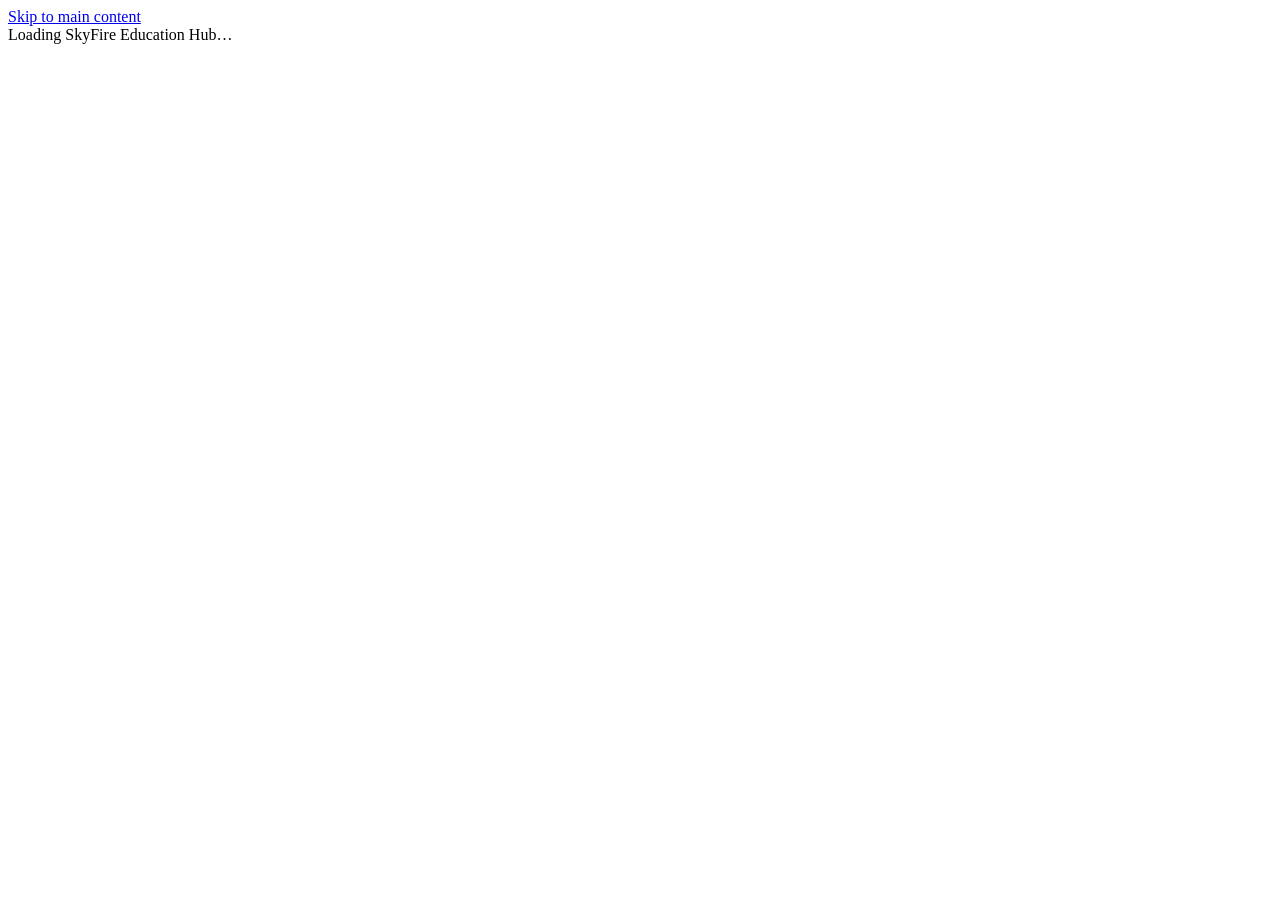
==== index.html @ bdd0aa25 "feat(education): add v0.1 prototype index.html" ====
<!doctype html>
<html lang="en">
<head>
  <meta charset="utf-8" />
  <meta name="viewport" content="width=device-width, initial-scale=1" />
  <meta name="theme-color" content="#f8fbfe" />
  <meta name="description" content="SkyFire Education Hub — fictional-data functional LMS prototype." />
  <title>SkyFire Education Hub | Functional Prototype</title>
  <link rel="icon" type="image/svg+xml" href="assets/skyfire-mark.svg" />
  <link rel="stylesheet" href="src/styles.css" />
  <script type="module" src="src/app.js"></script>
</head>
<body>
  <a href="#content" class="skip-link">Skip to main content</a>
  <div id="app" class="app-shell">
    <div class="loading-message">Loading SkyFire Education Hub…</div>
  </div>
</body>
</html>
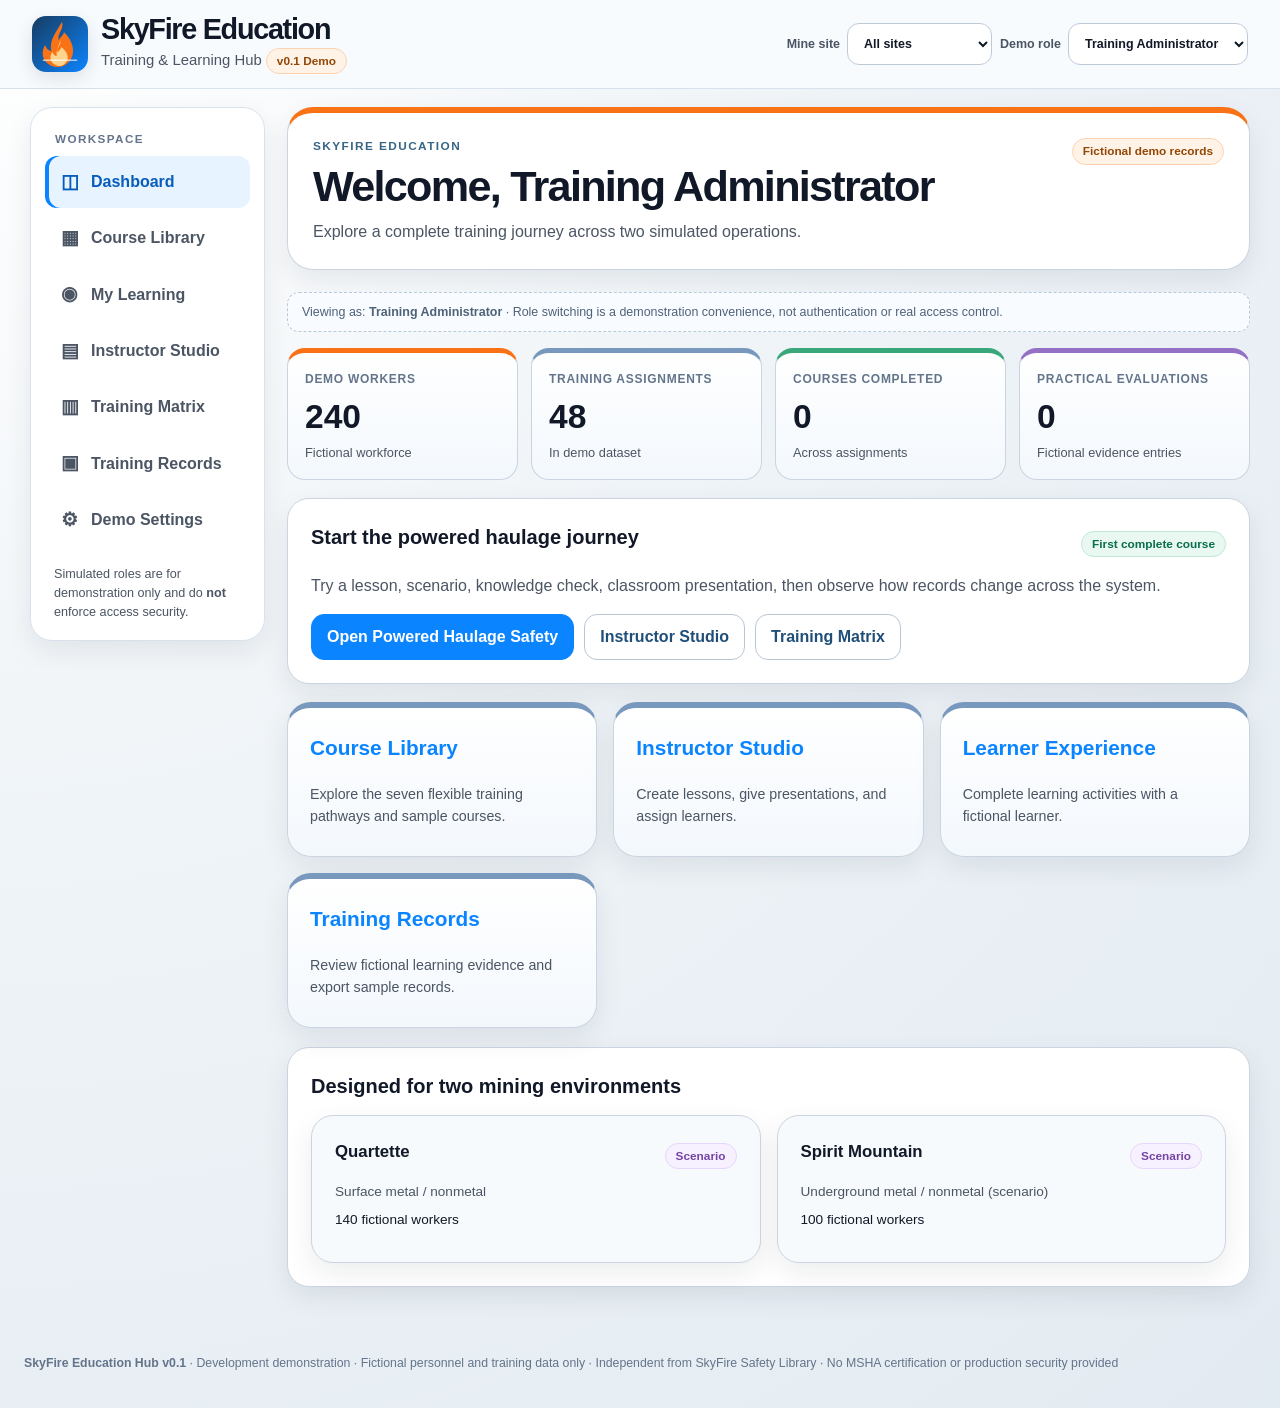
==== commit abfeef23: "deploy(education): stage standalone fictional-data mobile demo for Pages" ====
--- a/index.html
+++ b/index.html
@@ -1,19 +1,260 @@
-<!doctype html>
-<html lang="en">
-<head>
-  <meta charset="utf-8" />
-  <meta name="viewport" content="width=device-width, initial-scale=1" />
-  <meta name="theme-color" content="#f8fbfe" />
-  <meta name="description" content="SkyFire Education Hub — fictional-data functional LMS prototype." />
-  <title>SkyFire Education Hub | Functional Prototype</title>
-  <link rel="icon" type="image/svg+xml" href="assets/skyfire-mark.svg" />
-  <link rel="stylesheet" href="src/styles.css" />
-  <script type="module" src="src/app.js"></script>
-</head>
-<body>
-  <a href="#content" class="skip-link">Skip to main content</a>
-  <div id="app" class="app-shell">
-    <div class="loading-message">Loading SkyFire Education Hub…</div>
-  </div>
-</body>
-</html>
+<!doctype html><html lang="en"><head><meta charset="utf-8"/><meta name="viewport" content="width=device-width,initial-scale=1"/>
+<title>SkyFire Education Hub v0.1 — Standalone Demo</title><meta name="theme-color" content="#f8fbfe"/><meta name="robots" content="noindex,nofollow,noarchive"/>
+<style>:root{--bg:#eef3f7;--card:#fff;--card-soft:#f7fafc;--text:#111827;--muted:#4b5563;--subtle:#64748b;--line:#cbd5e1;--line-soft:#d8e2ec;--accent:#0b84ff;--accent-dark:#1f4e79;--orange:#f97316;--shadow:0 10px 28px rgba(15,23,42,.08);--ok:#047857;--danger:#b91c1c}
+*{box-sizing:border-box} html{min-height:100%;scroll-behavior:smooth} body{margin:0;min-height:100vh;font-family:-apple-system,BlinkMacSystemFont,"Segoe UI",Roboto,Arial,sans-serif;background:radial-gradient(circle at top left,rgba(255,255,255,.95),rgba(238,243,247,.92) 42%,rgba(226,234,241,.98));color:var(--text);line-height:1.5} button,input,select,textarea{font:inherit} button{cursor:pointer} a{color:#075dbc} a:hover{text-decoration:underline} :focus-visible{outline:3px solid #70b7ff;outline-offset:2px} [hidden],.hidden{display:none!important}.skip-link{position:absolute;top:-50px;left:8px;background:#fff;padding:12px;z-index:500}.skip-link:focus{top:8px}
+.app-header{position:sticky;top:0;z-index:60;padding:14px clamp(15px,3vw,32px);background:rgba(248,251,254,.96);border-bottom:1px solid var(--line-soft);backdrop-filter:blur(10px)}.header-inner{max-width:1450px;margin:auto;display:flex;justify-content:space-between;align-items:center;gap:16px;flex-wrap:wrap}.brand-row{display:flex;align-items:center;gap:13px}.brand-logo{width:56px;height:56px;object-fit:cover;border-radius:14px;box-shadow:0 6px 18px rgba(15,23,42,.12)}.brand-title{font-size:clamp(1.3rem,3.3vw,1.8rem);font-weight:800;letter-spacing:-.045em;line-height:1.08;margin:0}.brand-subtitle{color:var(--muted);margin:3px 0 0;font-size:.93rem}.header-controls{display:flex;gap:8px;align-items:center;flex-wrap:wrap}.field-inline{display:flex;align-items:center;gap:7px;color:var(--muted);font-size:.78rem;font-weight:750}.field-inline select{min-width:145px}.select,.input,.textarea,select,input,textarea{max-width:100%;min-height:42px;padding:9px 12px;background:white;border:1px solid #bccada;border-radius:12px;color:var(--text)}.textarea,textarea{min-height:96px;resize:vertical}.input:focus,.select:focus,.textarea:focus{border-color:var(--accent)}.shell{max-width:1450px;margin:0 auto;padding:18px clamp(13px,3vw,30px) 45px;display:grid;grid-template-columns:235px minmax(0,1fr);gap:22px;align-items:start}.sidebar{position:sticky;top:105px;background:#fff;border:1px solid var(--line-soft);border-radius:22px;padding:14px;box-shadow:var(--shadow)}.sidebar-heading{font-size:.73rem;font-weight:800;letter-spacing:.12em;text-transform:uppercase;color:var(--subtle);margin:8px 10px}.nav-list{display:flex;flex-direction:column;gap:4px}.nav-link{width:100%;border:0;border-radius:12px;background:transparent;padding:12px 13px;color:var(--muted);font-weight:700;text-align:left;display:flex;align-items:center;gap:10px}.nav-link:hover{background:#edf6ff}.nav-link.active{background:#e7f3ff;color:#075dbc;box-shadow:inset 4px 0 #0b84ff}.nav-icon{width:23px;display:inline-flex;justify-content:center;font-size:1.18rem}.sidebar-note{font-size:.79rem;color:var(--muted);margin:19px 9px 4px}.content{min-width:0}.eyebrow{font-size:.74rem;color:#376685;letter-spacing:.12em;text-transform:uppercase;font-weight:800;margin:0 0 7px}.page-title{font-size:clamp(1.8rem,3.5vw,2.7rem);line-height:1.1;letter-spacing:-.04em;margin:0 0 9px}.page-subtitle{font-size:1rem;color:var(--muted);margin:0}.intro-card{background:#fff;border:1px solid var(--line);border-top:6px solid var(--orange);border-radius:26px;padding:25px;box-shadow:var(--shadow);margin-bottom:22px}.intro-top{display:flex;align-items:flex-start;justify-content:space-between;gap:12px;flex-wrap:wrap}.section{background:var(--card);border:1px solid var(--line);border-radius:22px;padding:23px;box-shadow:var(--shadow);margin-bottom:18px}.section.soft{background:var(--card-soft)}.section h2{font-size:1.25rem;margin:0 0 14px}.section h3{font-size:1.05rem;margin:0 0 10px}.section p{margin:8px 0}.grid{display:grid;grid-template-columns:repeat(auto-fit,minmax(240px,1fr));gap:16px}.metric-grid{display:grid;grid-template-columns:repeat(4,minmax(0,1fr));gap:13px;margin-bottom:18px}.metric{background:linear-gradient(180deg,#fff,#f3f8fd);border:1px solid var(--line);border-top:5px solid #7898bd;border-radius:18px;padding:17px;min-width:0}.metric.orange{border-top-color:var(--orange)}.metric.green{border-top-color:#3aa77b}.metric.purple{border-top-color:#9471c5}.metric-label{font-size:.75rem;text-transform:uppercase;letter-spacing:.06em;color:var(--subtle);font-weight:800}.metric-value{font-size:clamp(1.5rem,3vw,2.1rem);font-weight:800;line-height:1.2;margin-top:9px}.metric-detail{font-size:.8rem;color:var(--muted);margin-top:5px}.dashboard-tile{display:block;width:100%;min-height:155px;text-align:left;background:linear-gradient(180deg,#fff,#f3f8fd);border:1px solid var(--line);border-top:6px solid #7898bd;border-radius:24px;padding:22px;box-shadow:var(--shadow);color:inherit}.dashboard-tile:hover{border-top-color:var(--accent);transform:translateY(-1px)}.tile-title{color:var(--accent);font-weight:800;font-size:1.3rem;line-height:1.13}.tile-subtitle{display:block;margin-top:22px;color:var(--muted);font-size:.89rem}.warning,.notice{border:1px solid #e8c38b;border-left:5px solid var(--orange);background:#fff8ec;border-radius:13px;padding:12px 15px;font-size:.88rem}.notice{border-color:#b7d5e6;border-left-color:#0b84ff;background:#f1f8ff}.danger-note{background:#fff2f2;border-color:#f3c0c0;border-left-color:#d23b3b}.tag,.badge{display:inline-flex;align-items:center;gap:4px;border:1px solid #d3e2ed;background:#f0f6fc;color:#315778;border-radius:999px;padding:5px 10px;font-size:.74rem;font-weight:750;white-space:normal;line-height:1.2}.badge.orange{background:#fff3e7;border-color:#ffd1ae;color:#934706}.badge.green{background:#eaf8f2;border-color:#bde9d6;color:#086e4d}.badge.purple{background:#f7f0ff;border-color:#e7d6fb;color:#7545a2}.badge.gray{background:#f5f6f8;border-color:#e2e8f0;color:#475569}.badge.red{background:#fff1f1;border-color:#f2c2c2;color:#9d2929}.flex{display:flex;align-items:center;gap:10px;flex-wrap:wrap}.spread{display:flex;align-items:center;justify-content:space-between;gap:12px;flex-wrap:wrap}.stack{display:flex;flex-direction:column;gap:12px}.muted{color:var(--muted)}.small{font-size:.85rem}.tiny{font-size:.75rem}.section-label{font-size:.77rem;color:var(--subtle);text-transform:uppercase;letter-spacing:.08em;font-weight:800}.btn{min-height:43px;padding:10px 15px;border:1px solid #b8c6d4;border-radius:13px;background:#fff;font-weight:750;color:#1f4e79;display:inline-flex;align-items:center;justify-content:center;gap:7px;text-decoration:none}.btn:hover{background:#edf6ff;text-decoration:none}.btn.primary{background:#0b84ff;border-color:#0b84ff;color:#fff}.btn.primary:hover{background:#006bd6}.btn.ghost{background:transparent}.btn.danger{color:var(--danger);border-color:#efb9b9}.btn.small{min-height:34px;font-size:.8rem;padding:6px 10px;border-radius:10px}.btn:disabled{cursor:not-allowed;opacity:.45}.course-card{border:1px solid var(--line-soft);border-top:5px solid #7ba0c5;border-radius:20px;padding:18px;background:linear-gradient(180deg,#fff,#f9fcff);display:flex;flex-direction:column;gap:9px;min-height:225px}.course-card h3{font-size:1.16rem;line-height:1.2;margin:0}.course-card p{font-size:.85rem;color:var(--muted);margin:0;flex:1}.course-card .course-action{margin-top:auto}.filter-row{display:flex;gap:10px;flex-wrap:wrap;margin-bottom:16px;align-items:center}.filter-row input{flex:2;min-width:190px}.filter-row select{flex:1;min-width:165px}.table-scroll{overflow:auto;border:1px solid var(--line-soft);border-radius:16px}.data-table{width:100%;border-collapse:collapse;text-align:left;font-size:.85rem;min-width:620px}.data-table th,.data-table td{padding:12px 14px;vertical-align:middle;border-bottom:1px solid var(--line-soft)}.data-table th{background:#edf4f9;color:#315778;font-weight:800;position:sticky;top:0}.data-table tbody tr:last-child td{border-bottom:0}.data-table tbody tr:nth-child(even){background:#fbfdfe}.progress-track{height:9px;background:#e0eaf2;border-radius:100px;overflow:hidden;min-width:70px}.progress-fill{height:100%;background:#0b84ff;border-radius:100px}.progress-fill.done{background:#14906a}.progress-label{display:block;font-size:.76rem;color:var(--muted);margin-top:5px}.lesson-list{display:grid;gap:9px}.lesson-button{width:100%;display:flex;align-items:center;gap:12px;text-align:left;padding:13px;border:1px solid var(--line);background:#fff;border-radius:14px;color:inherit}.lesson-button:hover{border-color:#79b5e6;background:#f6fbff}.lesson-button.active{border-color:#0b84ff;background:#eaf5ff}.lesson-number{border-radius:11px;background:#eaf2f9;color:#185b83;min-width:37px;height:37px;display:grid;place-items:center;font-weight:800}.lesson-type{font-size:.7rem;text-transform:uppercase;letter-spacing:.07em;color:var(--subtle);font-weight:800}.lesson-layout{display:grid;grid-template-columns:290px minmax(0,1fr);gap:17px;align-items:start}.lesson-display{min-width:0;padding:20px;background:var(--card-soft);border:1px solid var(--line-soft);border-radius:19px}.lesson-display p{font-size:.98rem;line-height:1.65}.choice{display:flex;align-items:flex-start;gap:12px;border:1px solid var(--line);border-radius:13px;background:#fff;padding:13px;margin-bottom:10px;cursor:pointer}.choice:hover{background:#f4f9fe}.choice input{margin-top:4px;min-height:auto}.choice.correct{border-color:#64c6a4;background:#eaf8f2}.choice.incorrect{border-color:#e99a9a;background:#fff1f1}.feedback{border:1px solid #b9d7e9;border-radius:13px;background:#eff8ff;padding:14px;margin-top:13px}.feedback.good{border-color:#a4dac6;background:#edf9f3}.feedback.bad{border-color:#f3bcbc;background:#fff4f4}.form-grid{display:grid;grid-template-columns:repeat(2,minmax(0,1fr));gap:14px}.form-field{display:flex;flex-direction:column;gap:6px}.form-field.full{grid-column:1/-1}.form-field label{font-weight:750;font-size:.83rem;color:#374b61}.form-field input,.form-field textarea,.form-field select{width:100%}.form-help{font-size:.74rem;color:var(--muted)}.checklist{display:grid;gap:12px}.check-row{display:flex;align-items:flex-start;gap:11px;padding:11px;border-radius:12px;border:1px solid var(--line-soft);background:#fff}.check-row input{margin-top:5px;min-height:auto;transform:scale(1.1)}.timeline{display:grid;gap:10px}.timeline-item{display:flex;align-items:flex-start;gap:13px;padding:13px 0;border-bottom:1px solid var(--line-soft)}.timeline-item:last-child{border-bottom:0}.timeline-dot{height:10px;width:10px;border-radius:50%;background:#0b84ff;margin-top:6px;flex:none}.footer{max-width:1450px;margin:4px auto;padding:0 24px 32px;font-size:.77rem;color:var(--subtle)}.bar-outer{height:12px;border-radius:20px;background:#e4edf4;overflow:hidden}.bar-inner{height:100%;background:#0b84ff;border-radius:20px;transition:width .2s}.modal-overlay{position:fixed;inset:0;background:rgba(10,26,45,.65);z-index:100;display:flex;align-items:center;justify-content:center;padding:18px}.modal{background:#fff;width:min(900px,100%);max-height:92vh;overflow:auto;border:1px solid #b7c9d6;border-radius:25px;padding:25px;box-shadow:0 32px 80px rgba(0,0,0,.28)}.presenter{display:flex;flex-direction:column;justify-content:space-between;min-height:420px;background:linear-gradient(135deg,#173c60,#0c6cbd);border-radius:21px;color:#fff;padding:34px}.presenter h2{font-size:clamp(2rem,4vw,3.2rem);line-height:1.12;margin:8px 0 18px}.presenter p{font-size:clamp(1.15rem,2vw,1.45rem);max-width:790px;line-height:1.7}.presenter .badge{background:rgba(255,255,255,.14);color:#fff;border-color:rgba(255,255,255,.28)}.presenter-controls{display:flex;align-items:center;justify-content:space-between;gap:8px;flex-wrap:wrap}.presenter-notes{border-left:4px solid #f97316;background:#fff8eb;color:#69430e;padding:15px;border-radius:10px;margin-top:12px}.empty{text-align:center;padding:28px;color:var(--muted)}.toast{position:fixed;z-index:200;bottom:24px;right:24px;background:#173c60;color:#fff;padding:12px 18px;border-radius:12px;box-shadow:var(--shadow);max-width:min(380px,90vw);font-size:.87rem}.two-col{display:grid;grid-template-columns:1fr 1fr;gap:14px}.course-outline{margin:8px 0;padding-left:20px}.course-outline li{margin-bottom:6px}.role-note{border:1px dashed #b9c9d7;color:#4f6278;background:#f8fbff;padding:10px 14px;border-radius:12px;font-size:.78rem;margin-bottom:16px} .loading-message{max-width:500px;margin:100px auto;padding:40px;text-align:center}
+@media(max-width:1120px){.metric-grid{grid-template-columns:repeat(2,minmax(0,1fr))}.lesson-layout{grid-template-columns:240px minmax(0,1fr)}}
+@media(max-width:830px){.app-header{position:static}.header-inner{align-items:flex-start}.header-controls{width:100%;justify-content:space-between}.shell{grid-template-columns:1fr;gap:13px;padding-top:13px}.sidebar{position:static;border-radius:16px;padding:10px}.sidebar-heading,.sidebar-note{display:none}.nav-list{flex-direction:row;overflow-x:auto;scroll-snap-type:x mandatory}.nav-link{white-space:nowrap;flex:0 0 auto;padding:10px 12px;scroll-snap-align:start}.content{width:100%}.lesson-layout{grid-template-columns:1fr}.lesson-list{grid-template-columns:repeat(auto-fit,minmax(190px,1fr))}}
+@media(max-width:560px){.header-controls{display:grid;grid-template-columns:1fr 1fr}.field-inline{display:flex;flex-direction:column;align-items:stretch;gap:3px}.field-inline select{min-width:0;width:100%}.brand-logo{width:49px;height:49px}.intro-card{border-radius:20px;padding:19px}.section{border-radius:18px;padding:17px}.metric-grid{grid-template-columns:repeat(2,minmax(0,1fr));gap:8px}.metric{padding:12px}.metric-value{font-size:1.6rem}.metric-label{font-size:.65rem}.grid,.two-col,.form-grid{grid-template-columns:1fr}.form-field.full{grid-column:auto}.filter-row input,.filter-row select{width:100%}.presenter{padding:22px;min-height:340px}.modal{padding:15px}.sidebar{margin-bottom:2px}.page-title{font-size:1.9rem}}
+@media(prefers-reduced-motion:reduce){*,*::before,*::after{animation:none!important;transition:none!important;scroll-behavior:auto!important}}
+/* Avoid intrinsic-width expansion when the mobile navigation scrolls horizontally. */
+@media(max-width:830px){.shell,.sidebar,.content{min-width:0}.sidebar{width:100%;overflow:hidden}.nav-list{width:100%;min-width:0;max-width:100%;overflow-x:auto}.nav-link{width:auto}}
+</style></head><body><a href="#content" class="skip-link">Skip to main content</a><div id="app"></div><script>// Entirely fictional demonstration records. No real workers, qualifications, or certifications.
+const SITE_ALL = 'all';
+const SITES = [
+  {id:'quartette',name:'Quartette',operation:'Surface metal / nonmetal',region:'Southern Nevada',accent:'#0b84ff'},
+  {id:'spirit',name:'Spirit Mountain',operation:'Underground metal / nonmetal (scenario)',region:'Southern Nevada',accent:'#a45ccc'},
+];
+const ACADEMIES = [
+  'Core Training','Technical & Role-Specific','Hazard Awareness','Site-Specific Training',
+  'Emergency Preparedness','Leadership & Supervision','Professional Development',
+];
+const names = [
+  ['Jordan','Reyes'],['Taylor','Morgan'],['Avery','Chen'],['Morgan','Patel'],['Casey','Brooks'],
+  ['Riley','Young'],['Sam','Rivera'],['Cameron','Lee'],['Alex','Martinez'],['Jamie','Turner'],
+  ['Drew','Miller'],['Dakota','Nguyen'],['Robin','Walker'],['Skyler','Hall'],['Kendall','Adams'],
+  ['Bailey','Jackson'],['Parker','Davis'],['Sidney','Allen'],['Devin','Flores'],['Quinn','Garcia'],
+  ['Rowan','Wilson'],['Jules','Carter'],['Shay','Moore'],['Finley','Scott'],['Emerson','King'],
+];
+function makeLearners(){
+  const jobs=['Haul Truck Operator','Plant Operator','Maintenance Technician','General Miner','Heavy Equipment Operator','Supervisor','Environmental Technician','Electrician','Contractor - Service'];
+  return Array.from({length:240},(_,i)=>{
+    const [first,last]=names[i%names.length];
+    const site=i<140?'quartette':'spirit';
+    const job=jobs[(i*7+Math.floor(i/17))%jobs.length];
+    return {id:`W-${String(i+1).padStart(3,'0')}`,name:`${first} ${names[Math.floor(i/names.length)%names.length][1]}`,site,job,contractor:job.startsWith('Contractor'),kind:'fictional'};
+  });
+}
+const BASE_COURSES = [
+  {
+    id:'powered-haulage',name:'Powered Haulage Safety',academy:'Hazard Awareness',audience:'All workforce & participating contractors',scope:'all',duration:'35–50 min',status:'Demonstration course',required:true,
+    summary:'Recognize mobile equipment risks, establish safe separation, communicate clearly, and apply site traffic controls.',
+    objectives:['Identify blind spots and interaction hazards','Apply practical pedestrian and vehicle separation controls','Respond appropriately to unexpected mobile-equipment conditions'],
+    lessons:[
+      {id:'ph-intro',title:'Know the mobile equipment environment',type:'read',minutes:8,
+        content:'Powered haulage hazards include moving equipment, restricted visibility, unstable or congested travel routes, unexpected pedestrian movement, backing, and improper communication. Identify designated traffic routes, exclusion zones, and warning devices before entering operating areas. This sample lesson is general safety education, not a mine-specific procedure.'},
+      {id:'ph-audio',title:'Audio briefing: Pause, make contact, confirm',type:'audio',minutes:6,
+        content:'Before approaching active mobile equipment, stop in a safe location. Make positive contact with the operator using the mine’s approved communication method. Do not assume the operator sees you. Wait for a clear acknowledgment and permission before proceeding. If communication fails, remain outside the operating zone and notify supervision.'},
+      {id:'ph-scenario',title:'Scenario: Walking near an active haul route',type:'scenario',minutes:8,
+        content:'You need to reach a service area across an active equipment route. A haul truck is preparing to reverse, and you cannot confirm the operator has seen you.',
+        options:['Cross quickly while the truck is still stationary','Stop outside the operating zone and establish positive communication before crossing','Signal briefly and walk behind the reversing truck'],correct:1,
+        feedback:'The safe response is to remain outside the operating zone until positive communication and the site’s crossing procedures are satisfied.'},
+      {id:'ph-quiz',title:'Knowledge check: Mobile equipment interfaces',type:'quiz',minutes:10,
+        questions:[
+          {q:'What is the safest response when you cannot confirm that an operator sees you?',options:['Stay clear and establish positive communication','Walk faster through the area','Rely on reflective clothing alone'],correct:0,why:'Do not enter an operating zone without the site-required acknowledgment and controls.'},
+          {q:'Why are blind spots important around large equipment?',options:['All blind spots are eliminated by backup alarms','Operators may be unable to see pedestrians or smaller vehicles','Blind spots occur only in poor weather'],correct:1,why:'Equipment geometry and operating conditions can severely restrict visibility.'},
+          {q:'What should govern pedestrian crossings?',options:['The shortest walking route','An employee’s personal judgment only','Site traffic controls and confirmed operator communication'],correct:2,why:'Follow established traffic management and positive communication procedures.'},
+          {q:'What should you do if a communication method fails?',options:['Proceed if the equipment appears stationary','Remain outside the hazard area and escalate appropriately','Use hand signals even if unseen'],correct:1,why:'A failed communication control must not be replaced by assumption.'}
+        ]}
+    ],
+    checklist:['Describes site traffic controls and pedestrian exclusion areas','Demonstrates approved positive communication before entering operating zones','Identifies hazards in a realistic equipment interaction scenario'],
+    instructorNotes:"Ask learners to connect each hazard to the actual site\'s traffic-management plan. A quiz score is not an operational authorization or a Part 48 certification."
+  },
+  {
+    id:'inspection-ready',name:'When an MSHA Inspector Arrives',academy:'Leadership & Supervision',audience:'Supervisors / leadership',scope:'all',duration:'25 min',status:'Preview lesson',required:false,
+    summary:'A professional introduction to inspection roles, accurate communication, records access, and escalation.',objectives:['Understand inspection coordination'],
+    lessons:[{id:'ins-read',title:'Professional inspection readiness',type:'read',minutes:12,content:'Treat inspections as an opportunity to demonstrate actual operating conditions and correct hazards. Communicate accurately, preserve records, respect miner rights, and follow operator procedures for escorting visitors and escalating findings. Training must be checked against current law and site policy.'}],checklist:[],instructorNotes:'Validate with counsel and leadership before operational use.'
+  },
+  {
+    id:'emergency-tabletop',name:'Emergency Communications Tabletop',academy:'Emergency Preparedness',audience:'All roles',scope:'all',duration:'25 min',status:'Preview lesson',required:false,
+    summary:'Practice identifying an emergency, communicating essential details, and following command procedures.',objectives:['Communicate promptly and clearly'],lessons:[{id:'er-read',title:'The first report',type:'read',minutes:10,content:'Report the location, observed conditions, people affected, immediate hazards, and actions taken. Follow the approved emergency response plan and never enter an unsafe area to investigate without authorization.'}],checklist:[],instructorNotes:'Do not replace live drills or required mine rescue exercises.'
+  },
+  {
+    id:'leading-listening',name:'Leading Through Listening',academy:'Leadership & Supervision',audience:'Open elective',scope:'all',duration:'20 min',status:'Preview lesson',required:false,
+    summary:'Practice respectful coaching, open questions, and actionable feedback.',objectives:['Ask better coaching questions'],lessons:[{id:'listen-read',title:'Connect before correcting',type:'read',minutes:8,content:'Describe the observable behavior, ask what the employee saw or expected, listen without interrupting, and agree on a safer next step. Maintain clear standards while respecting experienced miners.'}],checklist:[],instructorNotes:'Use real-world examples that respect worker experience.'
+  },
+  {
+    id:'quartette-routes',name:'Quartette Traffic Routes — Orientation',academy:'Site-Specific Training',audience:'Quartette personnel',scope:'quartette',duration:'15 min',status:'Concept preview',required:false,
+    summary:'Placeholder structure for future approved traffic maps, routes, and pedestrian access rules.',objectives:['Recognize need for current site maps'],lessons:[{id:'q-read',title:'Site-specific controls required',type:'read',minutes:5,content:'This sample contains no actual Quartette traffic map or approved procedure. Before operational use, add and approve site routes, signage, speed restrictions, pedestrian crossings, and emergency access information.'}],checklist:[],instructorNotes:'Do not enter actual site procedures without approval.'
+  },
+  {
+    id:'spirit-ground',name:'Underground Hazard Recognition',academy:'Hazard Awareness',audience:'Underground personnel',scope:'spirit',duration:'20 min',status:'Concept preview',required:false,
+    summary:'A starting point for ground control, ventilation, visibility, and emergency escape awareness.',objectives:['Identify relevant underground hazards'],lessons:[{id:'u-read',title:'Pause and assess',type:'read',minutes:7,content:'Underground hazards may include unstable ground, air quality, restricted access, moving equipment, and limited escape routes. Follow site-specific ground control, ventilation, and emergency procedures. No underground mine plan is represented here.'}],checklist:[],instructorNotes:'Validate against applicable Part 48 Subpart A and mine operating conditions.'
+  },
+  {
+    id:'professionalism',name:'Professional Communication at Work',academy:'Professional Development',audience:'Open elective',scope:'all',duration:'18 min',status:'Preview lesson',required:false,
+    summary:'Professional conduct, constructive feedback, and clear operational handoffs.',objectives:['Strengthen professional communication'],lessons:[{id:'pr-read',title:'Clear handoffs and accountability',type:'read',minutes:7,content:'A useful handoff explains what happened, what is still open, what risk remains, and who owns the next action. Avoid speculation and label unknowns clearly. Invite questions and repeat-back when consequences are significant.'}],checklist:[],instructorNotes:'Use scenarios from fictional work situations.'
+  },
+];
+function freshState(){
+  const learners=makeLearners();
+  return {
+    schema:1,createdAt:'2026-11-21',courses:structuredClone(BASE_COURSES),learners,
+    // First 48 workers have a fictional assignment. Everything else can be assigned from Studio.
+    assignments:learners.slice(0,48).map(p=>({courseId:'powered-haulage',learnerId:p.id,assignedAt:'2026-11-21'})),
+    progress:{},evaluations:[],activity:[]
+  };
+}
+
+const STORAGE_KEY = 'skyfire-education-demo-v01';
+let state;
+let inMemoryOnly=false;
+const listeners=new Set();
+const clone=x=>JSON.parse(JSON.stringify(x));
+function load(){
+  if(state)return state;
+  try {
+    const saved=localStorage.getItem(STORAGE_KEY);
+    if(saved){const parsed=JSON.parse(saved);if(parsed.schema===1&&Array.isArray(parsed.courses)&&Array.isArray(parsed.learners))state=parsed;}
+  } catch {inMemoryOnly=true;}
+  state ||=freshState();return state;
+}
+function getState(){return load();}
+function isMemoryOnly(){return inMemoryOnly;}
+function save(mutator){
+  const draft=clone(load());mutator(draft);state=draft;
+  try {localStorage.setItem(STORAGE_KEY,JSON.stringify(state));inMemoryOnly=false;} catch {inMemoryOnly=true;}
+  for(const cb of listeners)cb(state);
+}
+function subscribe(cb){listeners.add(cb);return()=>listeners.delete(cb);}
+function reset(){state=freshState();try{localStorage.setItem(STORAGE_KEY,JSON.stringify(state));inMemoryOnly=false;}catch{inMemoryOnly=true;}for(const cb of listeners)cb(state);}
+function exportDemo(){const blob=new Blob([JSON.stringify(load(),null,2)],{type:'application/json'});const url=URL.createObjectURL(blob);const a=document.createElement('a');a.href=url;a.download='skyfire-education-fictional-demo.json';a.click();setTimeout(()=>URL.revokeObjectURL(url),1000);}
+async function importDemo(file){
+ const value=JSON.parse(await file.text());
+ if(value.schema!==1||!Array.isArray(value.courses)||!Array.isArray(value.learners)||!Array.isArray(value.assignments)||!value.progress||!Array.isArray(value.evaluations))throw new Error('Incompatible demo export');
+ if(value.learners.some(x=>x.kind!=='fictional'))throw new Error('Only fictional demo records are accepted');
+ state=value;
+ try{localStorage.setItem(STORAGE_KEY,JSON.stringify(state));inMemoryOnly=false;}catch{inMemoryOnly=true;}
+ for(const cb of listeners)cb(state);
+}
+const progressFor=(courseId,learnerId)=>getState().progress[`${courseId}:${learnerId}`]||{completed:[],quiz:null,scenario:null};
+function updateProgress(courseId,learnerId,patch){
+ save(s=>{const key=`${courseId}:${learnerId}`;const p=s.progress[key]||{completed:[],quiz:null,scenario:null};s.progress[key]={...p,...patch,updatedAt:new Date().toISOString()};});
+}
+const assigned=(courseId,learnerId)=>getState().assignments.some(a=>a.courseId===courseId&&a.learnerId===learnerId);
+function assignCourse(courseId,ids){
+ save(s=>{for(const learnerId of ids)if(!s.assignments.some(a=>a.courseId===courseId&&a.learnerId===learnerId))s.assignments.push({courseId,learnerId,assignedAt:new Date().toISOString().slice(0,10)});});
+}
+function courseCompletion(course,learnerId){
+ const p=progressFor(course.id,learnerId);return {done:course.lessons.filter(l=>p.completed.includes(l.id)).length,total:course.lessons.length,ready:course.lessons.every(l=>p.completed.includes(l.id))};
+}
+
+
+const $=(s,root=document)=>root.querySelector(s);
+const esc=(val)=>String(val??'').replace(/[&<>"']/g,c=>({'&':'&amp;','<':'&lt;','>':'&gt;','"':'&quot;',"'":'&#39;'}[c]));
+const id=(prefix)=>`${prefix}-${Date.now().toString(36)}-${Math.random().toString(36).slice(2,6)}`;
+const fmtDate=(v)=>v?new Date(v).toLocaleDateString(undefined,{year:'numeric',month:'short',day:'numeric'}):'—';
+const percent=(a,b)=>b?Math.round(100*a/b):0;
+const statusClass=(s)=>s==='Complete'?'green':s==='In progress'?'orange':s==='Not assigned'?'gray':'purple';
+const icon={dashboard:'◫',catalog:'▦',my:'◉',studio:'▤',matrix:'▥',records:'▣',settings:'⚙'};
+const ui={view:'dashboard',role:'admin',site:'all',learnerId:'W-001',courseId:'powered-haulage',lessonId:'ph-intro',studioCourseId:'powered-haulage',category:'all',search:'',matrixSearch:'',matrixPage:1,quizFeedback:null,scenarioFeedback:null,presenter:false,presenterStep:0,presenterNotes:false,toast:'',recordLearnerId:'W-001'};
+const nav=[['dashboard','Dashboard'],['catalog','Course Library'],['my','My Learning'],['studio','Instructor Studio'],['matrix','Training Matrix'],['records','Training Records'],['settings','Demo Settings']];
+const roleLabel={admin:'Training Administrator',instructor:'Instructor',learner:'Learner',supervisor:'Supervisor'};
+let toastTimer;
+function course(courseId){return getState().courses.find(x=>x.id===courseId);}
+function worker(learnerId){return getState().learners.find(x=>x.id===learnerId);}
+function shownLearners(){return getState().learners.filter(p=>ui.site==='all'||p.site===ui.site);}
+function siteName(s){return SITES.find(x=>x.id===s)?.name||s;}
+function badge(text,kind='gray'){return `<span class="badge ${kind}">${esc(text)}</span>`;}
+function button(label,action,props='',cls='btn'){return `<button type="button" class="${cls}" data-action="${esc(action)}" ${props}>${esc(label)}</button>`;}
+function progressBar(done,total){const n=percent(done,total);return `<div class="progress-track" role="progressbar" aria-valuenow="${n}" aria-valuemin="0" aria-valuemax="100" aria-label="Course progress"><div class="progress-fill ${n===100?'done':''}" style="width:${n}%"></div></div><span class="progress-label">${done} of ${total} lessons · ${n}%</span>`;}
+function assignedCourses(learnerId){const s=getState();return s.assignments.filter(a=>a.learnerId===learnerId).map(a=>s.courses.find(c=>c.id===a.courseId)).filter(Boolean);}
+function evaluation(courseId,learnerId){return getState().evaluations.filter(e=>e.courseId===courseId&&e.learnerId===learnerId).at(-1);}
+function outcome(courseId,learnerId){const c=course(courseId);if(!c)return 'Unknown';if(!assigned(courseId,learnerId))return 'Not assigned';const p=courseCompletion(c,learnerId);if(p.ready)return 'Complete';if(p.done>0)return 'In progress';return 'Assigned';}
+function completionCount(learners){return getState().assignments.filter(a=>learners.some(l=>l.id===a.learnerId)&&course(a.courseId)&&courseCompletion(course(a.courseId),a.learnerId).ready).length;}
+function snack(text){ui.toast=text;render();clearTimeout(toastTimer);toastTimer=setTimeout(()=>{ui.toast='';$('.toast')?.remove();},2800);}
+function navigate(view){ui.view=view;ui.quizFeedback=null;ui.scenarioFeedback=null;ui.presenter=false;render();window.scrollTo({top:0,behavior:'instant'});}
+function selectCourse(courseId){const c=course(courseId);if(!c)return;ui.courseId=courseId;ui.lessonId=c.lessons[0]?.id||null;ui.quizFeedback=null;ui.scenarioFeedback=null;navigate('course');}
+
+function topbar(){const s=getState();const selectPeople=s.learners.filter(x=>x.site===ui.site||ui.site==='all').slice(0,60);const selected=worker(ui.learnerId);if(selected&&!selectPeople.some(x=>x.id===selected.id))selectPeople.unshift(selected);
+ return `<header class="app-header"><div class="header-inner"><div class="brand-row">
+ <img class="brand-logo" src="data:image/svg+xml,%3Csvg%20xmlns%3D%22http%3A%2F%2Fwww.w3.org%2F2000%2Fsvg%22%20viewBox%3D%220%200%20192%20192%22%20role%3D%22img%22%20aria-label%3D%22SkyFire%20mark%22%3E%0A%20%3Cdefs%3E%3ClinearGradient%20id%3D%22g%22%20x1%3D%220%22%20y1%3D%220%22%20x2%3D%221%22%20y2%3D%221%22%3E%3Cstop%20stop-color%3D%22%23173c60%22%2F%3E%3Cstop%20offset%3D%221%22%20stop-color%3D%22%230b84ff%22%2F%3E%3C%2FlinearGradient%3E%3C%2Fdefs%3E%0A%20%3Crect%20width%3D%22192%22%20height%3D%22192%22%20rx%3D%2238%22%20fill%3D%22url%28%23g%29%22%2F%3E%0A%20%3Cpath%20d%3D%22M103%2020c7%2029-18%2040-11%2063%205-10%2015-16%2018-27%2031%2030%2037%2065%2025%2089-12%2026-46%2039-74%2023-29-17-29-48-16-69%205%2015%2013%2018%2021%2021-7-36%2013-58%2037-100z%22%20fill%3D%22%23f97316%22%2F%3E%0A%20%3Cpath%20d%3D%22M98%2083c2%2018-17%2027-10%2042%204-6%2011-10%2012-19%2023%2019%2028%2037%2017%2052-10%2016-30%2017-43%206-15-13-12-29-4-41%203%2010%2010%2014%2015%2014-3-22%207-36%2013-54z%22%20fill%3D%22%23ffd58e%22%2F%3E%0A%20%3Cpath%20d%3D%22M39%20152h114%22%20stroke%3D%22%23fff%22%20stroke-width%3D%225%22%20stroke-linecap%3D%22round%22%20opacity%3D%22.65%22%2F%3E%0A%3C%2Fsvg%3E%0A" onerror="this.onerror=null;this.src='assets/skyfire-mark.svg'" alt="SkyFire logo">
+ <div><h1 class="brand-title">SkyFire Education</h1><p class="brand-subtitle">Training & Learning Hub <span class="badge orange">v0.1 Demo</span></p></div></div>
+ <div class="header-controls">
+ <label class="field-inline">Mine site <select id="siteSelect" aria-label="Filter mine site"><option value="all" ${ui.site==='all'?'selected':''}>All sites</option>${SITES.map(x=>`<option value="${x.id}" ${ui.site===x.id?'selected':''}>${esc(x.name)}</option>`).join('')}</select></label>
+ <label class="field-inline">Demo role <select id="roleSelect" aria-label="Switch simulated role">${Object.entries(roleLabel).map(([v,t])=>`<option value="${v}" ${ui.role===v?'selected':''}>${esc(t)}</option>`).join('')}</select></label>
+ ${ui.role==='learner'?`<label class="field-inline">Demo learner <select id="learnerSelect" aria-label="Select fictional learner">${selectPeople.map(p=>`<option value="${p.id}" ${p.id===ui.learnerId?'selected':''}>${esc(p.name)} (${p.id})</option>`).join('')}</select></label>`:''}
+ </div></div></header>`;
+}
+function sidebar(){return `<aside class="sidebar"><p class="sidebar-heading">Workspace</p><nav class="nav-list" aria-label="Main navigation">${nav.map(([v,t])=>`<button type="button" data-action="navigate" data-view="${v}" class="nav-link ${ui.view===v?'active':''}" ${ui.role==='learner'&&['studio','matrix'].includes(v)?'hidden':''} ${ui.role==='instructor'&&v==='matrix'?'':' '} aria-current="${ui.view===v?'page':'false'}"><span class="nav-icon" aria-hidden="true">${icon[v]}</span>${t}</button>`).join('')}</nav><p class="sidebar-note">Simulated roles are for demonstration only and do <strong>not</strong> enforce access security.</p></aside>`;}
+function intro(title,subtitle,eyebrow='SkyFire Education'){return `<div class="intro-card"><div class="intro-top"><div><p class="eyebrow">${esc(eyebrow)}</p><h1 class="page-title">${esc(title)}</h1><p class="page-subtitle">${esc(subtitle)}</p></div>${badge('Fictional demo records','orange')}</div></div>`;}
+function metrics(){const people=shownLearners();const ids=new Set(people.map(x=>x.id));const assignments=getState().assignments.filter(x=>ids.has(x.learnerId));const completed=completionCount(people);const evaluations=getState().evaluations.filter(x=>ids.has(x.learnerId));return `<div class="metric-grid"><div class="metric orange"><div class="metric-label">Demo workers</div><div class="metric-value">${people.length}</div><div class="metric-detail">Fictional workforce</div></div><div class="metric"><div class="metric-label">Training assignments</div><div class="metric-value">${assignments.length}</div><div class="metric-detail">In demo dataset</div></div><div class="metric green"><div class="metric-label">Courses completed</div><div class="metric-value">${completed}</div><div class="metric-detail">Across assignments</div></div><div class="metric purple"><div class="metric-label">Practical evaluations</div><div class="metric-value">${evaluations.length}</div><div class="metric-detail">Fictional evidence entries</div></div></div>`;}
+function dashboard(){const who=ui.role==='learner'?worker(ui.learnerId)?.name:roleLabel[ui.role];return intro(`Welcome, ${who||'SkyFire learner'}`,'Explore a complete training journey across two simulated operations.')+`<div class="role-note">Viewing as: <strong>${esc(roleLabel[ui.role])}</strong> · Role switching is a demonstration convenience, not authentication or real access control.</div>${metrics()}<section class="section"><div class="spread"><h2>Start the powered haulage journey</h2>${badge('First complete course','green')}</div><p class="muted">Try a lesson, scenario, knowledge check, classroom presentation, then observe how records change across the system.</p><div class="flex" style="margin-top:16px">${button('Open Powered Haulage Safety','open-course','data-course="powered-haulage"','btn primary')}${button('Instructor Studio','navigate','data-view="studio"')}${button('Training Matrix','navigate','data-view="matrix"')}</div></section><div class="grid">${[['Course Library','Explore the seven flexible training pathways and sample courses.','catalog'],['Instructor Studio','Create lessons, give presentations, and assign learners.','studio'],['Learner Experience','Complete learning activities with a fictional learner.','my'],['Training Records','Review fictional learning evidence and export sample records.','records']].map(([t,d,v])=>`<button class="dashboard-tile" data-action="navigate" data-view="${v}"><span class="tile-title">${esc(t)}</span><span class="tile-subtitle">${esc(d)}</span></button>`).join('')}</div><section class="section" style="margin-top:19px"><h2>Designed for two mining environments</h2><div class="grid">${SITES.map(x=>`<div class="section soft" style="margin:0"><div class="spread"><h3>${esc(x.name)}</h3>${badge('Scenario','purple')}</div><p class="muted small">${esc(x.operation)}</p><p class="small">${getState().learners.filter(p=>p.site===x.id).length} fictional workers</p></div>`).join('')}</div></section>`;}
+function courseCard(c){const assignedCount=getState().assignments.filter(a=>a.courseId===c.id).length;return `<article class="course-card"><div class="flex">${badge(c.academy)}${c.scope==='all'?'':badge(siteName(c.scope),'purple')}</div><h3>${esc(c.name)}</h3><p>${esc(c.summary)}</p><div class="flex small muted"><span>◷ ${esc(c.duration)}</span><span>• ${assignedCount} assigned</span></div><div class="course-action spread">${badge(c.status,c.id==='powered-haulage'?'green':'gray')}${button('Open course','open-course',`data-course="${esc(c.id)}"`,'btn primary small')}</div></article>`;}
+function catalog(){const courses=getState().courses.filter(c=>(ui.site==='all'||c.scope==='all'||c.scope===ui.site)&&(ui.category==='all'||c.academy===ui.category)&&`${c.name} ${c.summary} ${c.academy}`.toLowerCase().includes(ui.search.toLowerCase()));return intro('Course Library','Browse required training, technical learning, leadership, emergency response, and professional development.')+`<section class="section"><div class="filter-row"><input aria-label="Search courses" id="courseSearch" value="${esc(ui.search)}" placeholder="Search courses..."/><select id="categorySelect" aria-label="Filter learning pathway"><option value="all">All pathways</option>${ACADEMIES.map(a=>`<option value="${esc(a)}" ${ui.category===a?'selected':''}>${esc(a)}</option>`).join('')}</select></div><div class="grid">${courses.length?courses.map(courseCard).join(''):'<p class="empty">No courses match the filters.</p>'}</div></section>`;}
+function myLearning(){const me=worker(ui.learnerId);const cs=assignedCourses(ui.learnerId);return intro('My Learning',`Learner workspace for ${me?.name||'fictional learner'}. Track assigned lessons and pursue additional learning.`)+`<div class="notice">All scores, qualifications, and progress are fictional demonstration data. Completing these lessons does not constitute Part 48 certification or authorize equipment operation.</div><section class="section"><div class="spread"><h2>Assigned learning</h2><label class="field-inline">Demo learner <select id="myLearnerSelect" aria-label="Select learner in learning workspace">${getState().learners.slice(0,75).map(p=>`<option value="${p.id}" ${p.id===ui.learnerId?'selected':''}>${esc(p.name)} (${p.id})</option>`).join('')}</select></label></div>${cs.length?cs.map(c=>{const p=courseCompletion(c,ui.learnerId);return `<div class="section soft"><div class="spread"><div><h3>${esc(c.name)}</h3><p class="muted small">${esc(c.academy)}</p></div>${badge(outcome(c.id,ui.learnerId),statusClass(outcome(c.id,ui.learnerId)))}</div>${progressBar(p.done,p.total)}<div class="flex" style="margin-top:12px">${button('Continue course','open-course',`data-course="${esc(c.id)}"`,'btn primary small')}</div></div>`}).join(''):'<p class="empty">No assigned courses yet. Enroll in an elective from the Course Library or assign training in Instructor Studio.</p>'}</section><section class="section"><h2>Explore electives</h2><p class="muted">Optional courses are open for this demonstration; production access rules will be configurable.</p><div class="grid">${getState().courses.filter(c=>!c.required&&!assigned(c.id,ui.learnerId)).slice(0,3).map(courseCard).join('')}</div></section>`;}
+function lessonContent(l,c){const p=progressFor(c.id,ui.learnerId),complete=p.completed.includes(l.id);
+let html=`<p class="eyebrow">${esc(l.type==='read'?'Read & reflect':l.type==='audio'?'Listen & learn':l.type==='scenario'?'Scenario practice':'Knowledge assessment')}</p><h2>${esc(l.title)}</h2><p style="white-space:pre-wrap">${esc(l.content||'')}</p>`;
+if(l.type==='read')html+=`<div class="flex">${badge(complete?'Reviewed':'Review pending',complete?'green':'orange')}${button(complete?'Review again':'Mark lesson reviewed','complete-lesson',`data-course="${esc(c.id)}" data-lesson="${esc(l.id)}"`,'btn primary')}</div>`;
+if(l.type==='audio')html+=`<div class="section" style="background:#edf5fc"><h3>Audio briefing · browser narration</h3><p class="small muted">Uses the device's speech feature. The paragraph above is the full transcript; no recorded audio is stored.</p><div class="flex">${button('▶ Play narration','audio-play')}${button('■ Stop narration','audio-stop')}</div></div><div class="flex">${badge(complete?'Reviewed':'Review pending',complete?'green':'orange')}${button('Mark lesson reviewed','complete-lesson',`data-course="${esc(c.id)}" data-lesson="${esc(l.id)}"`,'btn primary')}</div>`;
+if(l.type==='scenario')html+=`<form data-form="scenario" data-course="${esc(c.id)}" data-lesson="${esc(l.id)}" aria-label="Scenario decisions"><fieldset style="border:0;padding:0;margin:0"><legend><strong>What do you do next?</strong></legend>${l.options.map((o,i)=>`<label class="choice"><input required type="radio" name="scenario-answer" value="${i}"/>${esc(o)}</label>`).join('')}</fieldset><button class="btn primary" type="submit">Submit decision</button></form>${ui.scenarioFeedback?.id===l.id?`<div class="feedback ${ui.scenarioFeedback.correct?'good':'bad'}"><strong>${ui.scenarioFeedback.correct?'Good decision':'Try another approach'}</strong><p>${esc(l.feedback)}</p></div>`:''}${complete?`<p>${badge('Scenario passed','green')}</p>`:''}`;
+if(l.type==='quiz')html+=`<form data-form="quiz" data-course="${esc(c.id)}" data-lesson="${esc(l.id)}"><p><strong>Demonstration pass mark: 75%.</strong> Feedback is provided immediately; this is not a certification exam.</p>${l.questions.map((q,qi)=>`<fieldset style="border:0;padding:0;margin:18px 0"><legend><strong>${qi+1}. ${esc(q.q)}</strong></legend>${q.options.map((o,i)=>`<label class="choice"><input type="radio" required name="q${qi}" value="${i}"/>${esc(o)}</label>`).join('')}</fieldset>`).join('')}<button class="btn primary" type="submit">Score knowledge check</button></form>${ui.quizFeedback?.id===l.id?`<div class="feedback ${ui.quizFeedback.passed?'good':'bad'}"><strong>Score: ${ui.quizFeedback.score}% · ${ui.quizFeedback.passed?'Passed':'Review and retry'}</strong>${ui.quizFeedback.items.map((x,i)=>`<p class="small"><strong>Q${i+1}:</strong> ${esc(x)}</p>`).join('')}</div>`:''}${p.quiz?`<p class="small muted">Latest saved attempt: ${p.quiz.score}% (${p.quiz.passed?'passed':'not passed'})</p>`:''}`;
+return html;
+}
+function courseView(){const c=course(ui.courseId);if(!c)return intro('Course not found','Choose a course from the library.');if(!c.lessons.some(l=>l.id===ui.lessonId))ui.lessonId=c.lessons[0]?.id||null;const l=c.lessons.find(x=>x.id===ui.lessonId),p=courseCompletion(c,ui.learnerId),me=worker(ui.learnerId),practical=evaluation(c.id,ui.learnerId),isAssigned=assigned(c.id,ui.learnerId);return intro(c.name,c.summary,`${c.academy} · ${c.audience}`)+`<div class="flex" style="margin-bottom:16px">${badge(c.status,c.id==='powered-haulage'?'green':'gray')}${badge(c.scope==='all'?'Both sites':siteName(c.scope))}${badge(c.duration)}</div><div class="notice" style="margin-bottom:18px">This is a functional education demonstration using fictional data. A passing quiz, a lesson completion, or a sample practical evaluation does <strong>not</strong> establish MSHA training certification, equipment qualification, or site authorization.</div><section class="section"><div class="spread"><div><h2>Course progress</h2><p class="small muted">Showing evidence for ${esc(me?.name||'fictional learner')} · ${esc(ui.learnerId)}</p></div><div class="flex">${!isAssigned?button('Self-enroll (demo)','self-enroll',`data-course="${esc(c.id)}"`,'btn primary small'):badge('Assigned','green')}${button('Present slides','present-course',`data-course="${esc(c.id)}"`,'btn small')}</div></div>${progressBar(p.done,p.total)}</section><div class="lesson-layout"><section class="section"><h2>Lesson plan</h2><div class="lesson-list">${c.lessons.map((x,i)=>{const done=progressFor(c.id,ui.learnerId).completed.includes(x.id);return `<button type="button" class="lesson-button ${ui.lessonId===x.id?'active':''}" data-action="open-lesson" data-lesson="${esc(x.id)}"><span class="lesson-number">${done?'✓':i+1}</span><span><strong>${esc(x.title)}</strong><span style="display:block" class="lesson-type">${esc(x.type)} · ${x.minutes} min</span></span></button>`}).join('')}</div></section><section class="lesson-display">${l?lessonContent(l,c):'<p>No lessons available.</p>'}<div class="spread" style="border-top:1px solid var(--line-soft);margin-top:24px;padding-top:16px">${button('← Previous','lesson-prev',c.lessons[0]?.id===l?.id?'disabled':'','btn small')}${button('Next →','lesson-next',c.lessons.at(-1)?.id===l?.id?'disabled':'','btn primary small')}</div></section></div><section class="section"><h2>Practical evaluation & learning evidence</h2><div class="two-col"><div><p><strong>Knowledge lessons:</strong> ${p.ready?'All completed':'In progress'}</p><p><strong>Observed skills:</strong> ${practical?badge('Sample evaluation recorded','green'):badge('Not yet evaluated','orange')}</p><p><strong>Regulatory certification:</strong> ${badge('Not issued','red')}</p></div><div><p class="muted small">Practical evaluations are entered separately by an instructor or supervisor in the Instructor Studio. They never automatically issue a Form 5000-23.</p>${button('Open evaluation workflow','navigate','data-view="studio"','btn')}</div></div></section>`;}
+function studio(){const c=course(ui.studioCourseId)||getState().courses[0];if(!c)return intro('Instructor Studio','No courses available.');const eligible=getState().learners.filter(x=>ui.site==='all'||x.site===ui.site);return intro('Instructor Studio','Build lessons, present coursework, assign training, and record practical observations.')+`<div class="notice" style="margin-bottom:18px">Prototype instructor tools use simulated roles. There are no private instructor notes, identity verification, authorization controls, or shared records yet.</div><section class="section"><div class="spread"><h2>Course authoring</h2>${badge('Working course builder','green')}</div><label class="form-field"><span class="section-label">Choose a course to edit</span><select id="studioCourseSelect">${getState().courses.map(x=>`<option value="${esc(x.id)}" ${x.id===c.id?'selected':''}>${esc(x.name)}</option>`).join('')}</select></label><div class="flex" style="margin:12px 0">${button('Open learner course','open-course',`data-course="${esc(c.id)}"`)}${button('Present this course','present-course',`data-course="${esc(c.id)}"`,'btn primary')}</div><form data-form="edit-course"><div class="form-grid"><div class="form-field"><label for="editTitle">Course title</label><input required maxlength="120" id="editTitle" name="title" value="${esc(c.name)}"></div><div class="form-field"><label for="editAcademy">Learning pathway</label><select id="editAcademy" name="academy">${ACADEMIES.map(x=>`<option value="${esc(x)}" ${c.academy===x?'selected':''}>${esc(x)}</option>`).join('')}</select></div><div class="form-field"><label for="editScope">Site scope</label><select name="scope" id="editScope"><option value="all" ${c.scope==='all'?'selected':''}>Both sites</option>${SITES.map(x=>`<option value="${x.id}" ${c.scope===x.id?'selected':''}>${esc(x.name)}</option>`).join('')}</select></div><div class="form-field"><label for="editAudience">Intended audience</label><input name="audience" id="editAudience" maxlength="100" value="${esc(c.audience)}"></div><div class="form-field full"><label for="editSummary">Summary</label><textarea id="editSummary" name="summary" maxlength="900">${esc(c.summary)}</textarea></div></div><button class="btn primary" type="submit">Save course changes</button></form></section><div class="two-col"><section class="section"><h2>Add a lesson</h2><p class="small muted">New lessons are immediately available in the Course Library and presenter.</p><form data-form="add-lesson" class="stack"><div class="form-field"><label for="lessonTitle">Lesson title</label><input required maxlength="120" id="lessonTitle" name="title" placeholder="e.g. Pedestrian separation"></div><div class="form-field"><label for="lessonType">Learning mode</label><select id="lessonType" name="type"><option value="read">Read-only lesson</option><option value="audio">Audio narration + transcript</option><option value="scenario">Interactive decision</option><option value="quiz">Knowledge question</option></select></div><div class="form-field"><label for="lessonText">Content / scenario prompt</label><textarea required id="lessonText" name="content" placeholder="Write the training content or scenario..."></textarea></div><div class="form-field"><label for="lessonOptions">Choices (scenario or quiz only)</label><textarea id="lessonOptions" name="options" placeholder="One answer per line, minimum 2"></textarea><div class="form-help">For quiz lessons, this creates a one-question knowledge check.</div></div><div class="form-field"><label for="lessonCorrect">Correct answer number (1, 2, 3...)</label><input id="lessonCorrect" name="correct" type="number" min="1" value="1"></div><button type="submit" class="btn primary">Add lesson to course</button></form></section><section class="section"><h2>Create another course</h2><form data-form="new-course" class="stack"><div class="form-field"><label for="newTitle">Course title</label><input id="newTitle" name="title" required maxlength="120" placeholder="New course name"></div><div class="form-field"><label for="newAcademy">Learning pathway</label><select id="newAcademy" name="academy">${ACADEMIES.map(x=>`<option>${esc(x)}</option>`).join('')}</select></div><div class="form-field"><label for="newCourseSummary">Course description</label><textarea id="newCourseSummary" name="summary" required placeholder="What will learners study?"></textarea></div><button type="submit" class="btn primary">Create demo course</button></form><hr style="border:0;border-top:1px solid var(--line-soft);margin:22px 0"><h2>Assign training</h2><form data-form="assign-course" class="stack"><div class="form-field"><label for="assignTo">Assign ${esc(c.name)} to</label><select name="target" id="assignTo"><option value="one">Selected learner</option><option value="site">All fictional workers in current site filter</option></select></div><div class="form-field"><label for="assignLearner">Learner</label><select id="assignLearner" name="learnerId">${eligible.slice(0,100).map(p=>`<option value="${p.id}">${esc(p.name)} · ${p.id} · ${esc(siteName(p.site))}</option>`).join('')}</select></div><button class="btn" type="submit">Assign course</button></form></section></div><section class="section"><h2>Practical competency evaluation</h2><p class="muted small">Sample evaluator checklist; not proof of a legal qualification or regulatory completion. Only a final approved operational process would create authoritative evidence.</p><form data-form="evaluation" class="stack"><div class="form-grid"><div class="form-field"><label for="evalLearner">Fictional learner</label><select id="evalLearner" name="learnerId">${eligible.slice(0,100).map(p=>`<option value="${p.id}" ${p.id===ui.learnerId?'selected':''}>${esc(p.name)} (${p.id})</option>`).join('')}</select></div><div class="form-field"><label for="evalEvaluator">Demo evaluator name</label><input id="evalEvaluator" name="evaluator" required value="Demo Instructor" maxlength="90"></div></div><div class="checklist">${(c.checklist?.length?c.checklist:['Communicates the task hazards and required controls','Demonstrates the expected procedure','Responds appropriately to an unexpected condition']).map((x,i)=>`<label class="check-row"><input type="checkbox" name="check${i}" required/><span>${esc(x)}</span></label>`).join('')}</div><div class="form-field"><label for="evalNote">Evaluator observation notes</label><textarea id="evalNote" name="notes" placeholder="Describe observed behaviors, corrective coaching, and any follow-up required..."></textarea></div><button type="submit" class="btn primary">Record fictional evaluation</button></form></section>`;}
+function matrix(){const s=getState();const rows=shownLearners().filter(l=>`${l.name} ${l.job} ${l.id}`.toLowerCase().includes(ui.matrixSearch.toLowerCase()));const courseId='powered-haulage';const perPage=30;const pages=Math.max(1,Math.ceil(rows.length/perPage));ui.matrixPage=Math.min(Math.max(1,ui.matrixPage),pages);const pageRows=rows.slice((ui.matrixPage-1)*perPage,ui.matrixPage*perPage);return intro('Training Matrix','A working demonstration of personnel assignments, lesson progress, and evaluation evidence.')+`<div class="notice" style="margin-bottom:18px">This matrix tracks learning progress, not legal qualification or MSHA training certification. Role/site policies are illustrative and have not been approved by mine leadership.</div>${metrics()}<section class="section"><div class="spread"><h2>Powered Haulage Safety · people view</h2>${button('Export matrix CSV','export-matrix','','btn primary small')}</div><div class="filter-row"><input aria-label="Search employees" id="matrixSearch" placeholder="Search fictional worker or role..." value="${esc(ui.matrixSearch)}"><span class="muted small">${rows.length} workers · Page ${ui.matrixPage} of ${pages}</span></div><div class="table-scroll"><table class="data-table"><thead><tr><th>Worker</th><th>Site</th><th>Role</th><th>Learning status</th><th>Practical</th><th>MSHA certificate</th></tr></thead><tbody>${pageRows.map(p=>{const st=outcome(courseId,p.id),c=course(courseId),n=courseCompletion(c,p.id),ev=evaluation(courseId,p.id);return `<tr><td><button class="btn small" data-action="open-record" data-learner="${p.id}">${esc(p.name)}</button><br><span class="tiny muted">${p.id}${p.contractor?' · Contractor':''}</span></td><td>${esc(siteName(p.site))}</td><td>${esc(p.job)}</td><td>${badge(st,statusClass(st))}<div class="tiny muted">${n.done}/${n.total} lessons</div></td><td>${ev?badge('Observed (demo)','green'):badge('None','gray')}</td><td>${badge('Not issued','red')}</td></tr>`}).join('')}</tbody></table></div><div class="spread" style="margin-top:14px">${button('Previous page','matrix-prev',ui.matrixPage<=1?'disabled':'','btn small')}${button('Next page','matrix-next',ui.matrixPage>=pages?'disabled':'','btn small')}</div></section>`;}
+function records(){const s=getState();const person=worker(ui.recordLearnerId)||s.learners[0];const courses=assignedCourses(person.id);const evs=s.evaluations.filter(x=>x.learnerId===person.id);return intro('Training Records','Explore a fictional learner evidence packet, then export example data for review.')+`<div class="notice" style="margin-bottom:18px">This is not an official training-record system. No Form 5000-23 is issued, no instructor identity is verified, and no regulatory certification is represented.</div><section class="section"><div class="spread"><h2>Fictional worker record</h2><label class="field-inline">Worker <select id="recordLearnerSelect" aria-label="Choose fictional worker">${s.learners.slice(0,100).map(p=>`<option value="${p.id}" ${p.id===person.id?'selected':''}>${esc(p.name)} (${p.id})</option>`).join('')}</select></label></div><div class="grid"><div><div class="section-label">Name</div><strong>${esc(person.name)}</strong><div class="small muted">${person.id}</div></div><div><div class="section-label">Operation</div><strong>${esc(siteName(person.site))}</strong></div><div><div class="section-label">Position</div><strong>${esc(person.job)}</strong>${person.contractor?`<div>${badge('Contractor','purple')}</div>`:''}</div></div><div class="flex" style="margin-top:16px">${button('Export worker evidence (JSON)','export-record',`data-learner="${person.id}"`,'btn primary')}${button('View Powered Haulage course','open-course','data-course="powered-haulage"')}</div></section><section class="section"><h2>Training evidence timeline</h2><div class="timeline">${courses.length?courses.map(c=>{const p=progressFor(c.id,person.id);const n=courseCompletion(c,person.id);return `<div class="timeline-item"><div class="timeline-dot"></div><div><strong>${esc(c.name)}</strong><p class="muted small">${badge(n.ready?'Instruction completed':'Instruction incomplete',n.ready?'green':'orange')} · ${n.done}/${n.total} lessons · Latest quiz ${p.quiz?`${p.quiz.score}%`:'not attempted'}</p><p class="tiny muted">${p.updatedAt?'Updated '+fmtDate(p.updatedAt):'No learner activity recorded'}</p></div></div>`}).join(''):'<p>No assignments recorded for this fictional worker.</p>'}${evs.map(e=>`<div class="timeline-item"><div class="timeline-dot" style="background:#14906a"></div><div><strong>Practical evaluation: ${esc(course(e.courseId)?.name||'Course')}</strong><p class="small">${badge('Observed in demo','green')} · ${esc(e.evaluator)} · ${fmtDate(e.date)}</p><p class="muted small">${esc(e.notes||'No observation notes')}</p></div></div>`).join('')}</div></section><section class="section"><h2>Regulatory training certification</h2><div class="warning danger-note"><strong>No official MSHA certification exists in this demonstration.</strong><p>Future production use requires an approved training-plan workflow, authorized certification, retained documentation, tamper-evident history, identity controls, reporting, and mine operator approval.</p></div></section>`;}
+function settings(){return intro('Demo Settings','Export or reset your local, fictional training sandbox.')+`<section class="section"><h2>Prototype boundaries</h2><p>${badge('Functional local prototype','green')} ${badge('No authentication','red')} ${badge('No official records','orange')}</p><p class="muted small">Data lives in your browser's local storage on this device only; it does not synchronize. Clearing browser storage removes demonstration changes. Role selection is not permission enforcement.</p>${isMemoryOnly()?`<div class="warning">Browser storage is unavailable; changes remain only until the page reloads.</div>`:''}</section><section class="section"><h2>Save and restore fictional demo work</h2><div class="flex">${button('Export demo JSON','export-demo','','btn primary')}${button('Import demo JSON','import-demo')}${button('Reset all fictional data','reset-demo','','btn danger')}</div><input id="demoImportFile" type="file" accept=".json,application/json" hidden><p class="small muted">Never import real employee records into this demonstration. Imported files must have the expected demo schema and fictional learner markers.</p></section><section class="section"><h2>Production release gates — not implemented</h2><ul><li>Identity, multi-factor authentication and enforced role/site authorization</li><li>Secure database with validated write operations, backups and disaster recovery</li><li>Immutable or tamper-evident change history and tested record retention</li><li>Training plan mapping, instructor authorizations and regulatory certificate controls</li><li>Privacy, accessibility, load and security testing with operator acceptance</li></ul></section>`;}
+function presenter(){const c=course(ui.courseId);if(!c)return '';if(!c.lessons.length)return `<div class="modal-overlay"><div class="modal" role="dialog" aria-modal="true" aria-label="Instructor presentation"><h2>No lessons yet</h2><p>Add a lesson in Instructor Studio before starting the presentation.</p>${button('Close','present-close')}</div></div>`;const l=c.lessons[ui.presenterStep]||c.lessons[0];return `<div class="modal-overlay" id="presenterOverlay" role="presentation"><div class="modal" role="dialog" aria-modal="true" aria-label="Instructor presentation"><div class="spread" style="margin-bottom:12px"><strong>Instructor Presentation · ${esc(c.name)}</strong>${button('Close ✕','present-close','','btn small')}</div><div class="presenter"><div>${badge(`${ui.presenterStep+1} / ${c.lessons.length}`,'gray')}<p class="eyebrow" style="color:#c6e7ff;margin-top:25px">${esc(l.type.toUpperCase())} · ${l.minutes} MIN</p><h2>${esc(l.title)}</h2><p>${esc(l.content||l.questions?.[0]?.q||'Lesson discussion')}</p></div><div class="presenter-controls"><button class="btn" data-action="present-prev" ${ui.presenterStep===0?'disabled':''}>← Previous slide</button><span>SkyFire Education · Fictional demo</span><button class="btn primary" data-action="present-next" ${ui.presenterStep===c.lessons.length-1?'disabled':''}>Next slide →</button></div></div><div class="flex" style="margin-top:11px">${button(ui.presenterNotes?'Hide instructor notes':'Show instructor notes','toggle-notes','','btn small')}</div>${ui.presenterNotes?`<div class="presenter-notes"><strong>Instructor-only demo notes</strong><p>${esc(c.instructorNotes||'Prompt learners to connect this content with approved site procedures.')}</p></div>`:''}</div></div>`;}
+function footer(){return `<footer class="footer"><strong>SkyFire Education Hub v0.1</strong> · Development demonstration · Fictional personnel and training data only · Independent from SkyFire Safety Library · No MSHA certification or production security provided</footer>`;}
+function render(){const previousFocus=document.activeElement?.id;const previousPos=document.activeElement?.selectionStart;const page={dashboard,catalog,my:myLearning,course:courseView,studio,matrix,records,settings};$('#app').innerHTML=topbar()+`<div class="shell">${sidebar()}<main id="content" class="content">${(page[ui.view]||dashboard)()}</main></div>`+footer()+`${ui.presenter?presenter():''}${ui.toast?`<div class="toast" role="status">${esc(ui.toast)}</div>`:''}`;
+ // Re-focus active search fields after a filtered re-render.
+ if(['courseSearch','matrixSearch'].includes(previousFocus)){const el=document.getElementById(previousFocus);if(el){el.focus();try{el.setSelectionRange(previousPos,previousPos);}catch{}}}
+}
+function csvCell(v){return '"'+String(v??'').replace(/"/g,'""')+'"';}
+function download(name,text,type){const blob=new Blob([text],{type});const u=URL.createObjectURL(blob);const a=document.createElement('a');a.href=u;a.download=name;a.click();setTimeout(()=>URL.revokeObjectURL(u),1000);}
+function exportMatrix(){const headers=['worker_id','worker','site','role','contractor','course','assignment','completed_lessons','total_lessons','quiz_score','practical_observed_demo','msha_certification'];const c=course('powered-haulage');const rows=shownLearners().map(p=>{const pp=progressFor(c.id,p.id),co=courseCompletion(c,p.id);return [p.id,p.name,siteName(p.site),p.job,p.contractor,c.name,outcome(c.id,p.id),co.done,co.total,pp.quiz?.score??'',Boolean(evaluation(c.id,p.id)),'NOT ISSUED'];});download('skyfire-fictional-training-matrix.csv',[headers,...rows].map(r=>r.map(csvCell).join(',')).join('\n'),'text/csv;charset=utf-8');}
+function exportRecord(learnerId){const person=worker(learnerId);if(!person)return;const assignments=getState().assignments.filter(a=>a.learnerId===learnerId);const progress=Object.fromEntries(Object.entries(getState().progress).filter(([k])=>k.endsWith(':'+learnerId)));const evaluations=getState().evaluations.filter(x=>x.learnerId===learnerId);download(`${learnerId}-fictional-learning-evidence.json`,JSON.stringify({warning:'DEMONSTRATION DATA ONLY — NOT AN MSHA TRAINING CERTIFICATE',person,assignments,progress,evaluations,regulatoryCertification:'NOT ISSUED'},null,2),'application/json');}
+function endNarration(){if('speechSynthesis' in window)window.speechSynthesis.cancel();}
+function startNarration(){const c=course(ui.courseId);const l=c?.lessons.find(x=>x.id===ui.lessonId);if(!l||l.type!=='audio')return;if(!('speechSynthesis' in window)){snack('This browser does not support narration. The transcript remains available.');return;}endNarration();const speech=new SpeechSynthesisUtterance(l.content);speech.rate=.9;speech.lang='en-US';window.speechSynthesis.speak(speech);snack('Narration started; the transcript remains visible.');}
+function completeLesson(cId,lId){const p=progressFor(cId,ui.learnerId);updateProgress(cId,ui.learnerId,{completed:[...new Set([...p.completed,lId])]});snack('Lesson review recorded for fictional learner.');}
+function onClick(e){const btn=e.target.closest('[data-action]');if(!btn||btn.disabled)return;const act=btn.dataset.action;
+ switch(act){
+ case 'navigate':endNarration();navigate(btn.dataset.view);break;
+ case 'open-course':endNarration();selectCourse(btn.dataset.course);break;
+ case 'open-lesson':endNarration();ui.lessonId=btn.dataset.lesson;ui.quizFeedback=null;ui.scenarioFeedback=null;render();break;
+ case 'lesson-prev':case 'lesson-next':{endNarration();const c=course(ui.courseId),i=c.lessons.findIndex(x=>x.id===ui.lessonId),next=i+(act==='lesson-next'?1:-1);if(c.lessons[next]){ui.lessonId=c.lessons[next].id;ui.quizFeedback=null;ui.scenarioFeedback=null;render();}break;}
+ case 'complete-lesson':completeLesson(btn.dataset.course,btn.dataset.lesson);break;
+ case 'self-enroll':assignCourse(btn.dataset.course,[ui.learnerId]);snack('Enrolled fictional learner in demo course.');break;
+ case 'audio-play':startNarration();break;
+ case 'audio-stop':endNarration();snack('Narration stopped.');break;
+ case 'present-course':endNarration();ui.courseId=btn.dataset.course;ui.presenter=true;ui.presenterStep=0;ui.presenterNotes=false;render();break;
+ case 'present-next':{const c=course(ui.courseId);ui.presenterStep=Math.min(c.lessons.length-1,ui.presenterStep+1);render();break;}
+ case 'present-prev':ui.presenterStep=Math.max(0,ui.presenterStep-1);render();break;
+ case 'present-close':ui.presenter=false;render();break;
+ case 'toggle-notes':ui.presenterNotes=!ui.presenterNotes;render();break;
+ case 'matrix-prev':ui.matrixPage--;render();break;
+ case 'matrix-next':ui.matrixPage++;render();break;
+ case 'export-matrix':exportMatrix();snack('Fictional training matrix exported.');break;
+ case 'open-record':ui.recordLearnerId=btn.dataset.learner;navigate('records');break;
+ case 'export-record':exportRecord(btn.dataset.learner);snack('Fictional learning evidence exported.');break;
+ case 'export-demo':exportDemo();snack('Fictional demo data exported.');break;
+ case 'import-demo':$('#demoImportFile')?.click();break;
+ case 'reset-demo':if(confirm('Reset ALL fictional demo data and any changes made in this browser?')){reset();ui.studioCourseId='powered-haulage';ui.courseId='powered-haulage';ui.lessonId='ph-intro';snack('Fictional demonstration data reset.');}break;
+ }
+}
+function onChange(e){const el=e.target;switch(el.id){
+ case 'siteSelect':ui.site=el.value;ui.matrixPage=1;render();break;
+ case 'roleSelect':ui.role=el.value;if(ui.role==='learner')ui.view='my';render();break;
+ case 'learnerSelect':case 'myLearnerSelect':ui.learnerId=el.value;render();break;
+ case 'categorySelect':ui.category=el.value;render();break;
+ case 'studioCourseSelect':ui.studioCourseId=el.value;render();break;
+ case 'recordLearnerSelect':ui.recordLearnerId=el.value;render();break;
+ case 'demoImportFile':{const file=el.files?.[0];if(file)importDemo(file).then(()=>snack('Fictional data imported.')).catch(err=>snack('Import rejected: '+err.message));break;}
+ }}
+function onInput(e){if(e.target.id==='courseSearch'){ui.search=e.target.value;render();}if(e.target.id==='matrixSearch'){ui.matrixSearch=e.target.value;ui.matrixPage=1;render();}}
+function onSubmit(e){const form=e.target.closest('form[data-form]');if(!form)return;e.preventDefault();const values=new FormData(form),c=course(ui.studioCourseId);
+ switch(form.dataset.form){
+ case 'quiz':{const current=course(form.dataset.course),l=current?.lessons.find(x=>x.id===form.dataset.lesson);if(!l||!Array.isArray(l.questions))return;const items=l.questions.map((q,i)=>Number(values.get(`q${i}`))===q.correct?`Correct. ${q.why||''}`:`Not yet. ${q.why||''}`);const good=l.questions.filter((q,i)=>Number(values.get(`q${i}`))===q.correct).length;const score=percent(good,l.questions.length),passed=score>=75;const p=progressFor(current.id,ui.learnerId);updateProgress(current.id,ui.learnerId,{quiz:{score,passed,date:new Date().toISOString(),lessonId:l.id},completed:passed?[...new Set([...p.completed,l.id])]:p.completed.filter(x=>x!==l.id)});ui.quizFeedback={id:l.id,score,passed,items};render();snack(passed?'Knowledge assessment passed in demo.':'Assessment saved. Review feedback and retry.');break;}
+ case 'scenario':{const current=course(form.dataset.course),l=current?.lessons.find(x=>x.id===form.dataset.lesson);if(!l)return;const correct=Number(values.get('scenario-answer'))===l.correct;const p=progressFor(current.id,ui.learnerId);updateProgress(current.id,ui.learnerId,{scenario:{correct,date:new Date().toISOString(),lessonId:l.id},completed:correct?[...new Set([...p.completed,l.id])]:p.completed.filter(x=>x!==l.id)});ui.scenarioFeedback={id:l.id,correct};render();break;}
+ case 'edit-course':{if(!c)return;save(s=>{const d=s.courses.find(x=>x.id===c.id);d.name=String(values.get('title')).trim();d.academy=values.get('academy');d.scope=values.get('scope');d.audience=String(values.get('audience')).trim();d.summary=String(values.get('summary')).trim();});snack('Course changes saved locally.');break;}
+ case 'new-course':{const title=String(values.get('title')).trim(),summary=String(values.get('summary')).trim();if(!title||!summary)return;const cid=id('course');save(s=>s.courses.push({id:cid,name:title,academy:values.get('academy'),audience:'Open elective (demo)',scope:'all',duration:'Flexible',status:'Instructor draft',required:false,summary,objectives:[],lessons:[],checklist:[],instructorNotes:''}));ui.studioCourseId=cid;snack('Demo course created. Add a lesson next.');break;}
+ case 'add-lesson':{if(!c)return;const title=String(values.get('title')).trim(),content=String(values.get('content')).trim(),type=values.get('type');if(!title||!content)return;const x={id:id('lesson'),title,content,type,minutes:8};if(type==='scenario'||type==='quiz'){const options=String(values.get('options')).split('\n').map(x=>x.trim()).filter(Boolean);const correct=Number(values.get('correct'))-1;if(options.length<2||correct<0||correct>=options.length){snack('Enter at least two choices and a valid correct answer number.');return;}if(type==='scenario'){x.options=options;x.correct=correct;x.feedback='Review the decision against the approved site procedure before applying it in the field.';}else x.questions=[{q:content,options,correct,why:'Discuss the answer with the instructor and consult the applicable site procedure.'}];}save(s=>s.courses.find(x=>x.id===c.id).lessons.push(x));snack('Lesson added to demo course.');break;}
+ case 'assign-course':{if(!c)return;const target=values.get('target'),ids=target==='site'?shownLearners().map(x=>x.id):[values.get('learnerId')];if(ids.length===0){snack('No learners in current site filter.');return;}assignCourse(c.id,ids);snack(`Course assignment applied to ${ids.length} fictional learner(s).`);break;}
+ case 'evaluation':{if(!c)return;const person=values.get('learnerId');if(!worker(person))return;save(s=>s.evaluations.push({id:id('eval'),courseId:c.id,learnerId:person,evaluator:String(values.get('evaluator')).trim(),date:new Date().toISOString(),notes:String(values.get('notes')).trim(),checks:(c.checklist?.length?c.checklist:['Communicates the task hazards and required controls','Demonstrates the expected procedure','Responds appropriately to an unexpected condition']),fictional:true}));ui.recordLearnerId=person;snack('Fictional practical evaluation recorded.');break;}
+ }
+}
+function onKey(e){if(!ui.presenter)return;if(e.key==='Escape'){ui.presenter=false;render();}if(e.key==='ArrowRight'){const c=course(ui.courseId);ui.presenterStep=Math.min(c.lessons.length-1,ui.presenterStep+1);render();}if(e.key==='ArrowLeft'){ui.presenterStep=Math.max(0,ui.presenterStep-1);render();}}
+document.addEventListener('click',onClick);document.addEventListener('change',onChange);document.addEventListener('input',onInput);document.addEventListener('submit',onSubmit);document.addEventListener('keydown',onKey);subscribe(render);getState();render();
+</script></body></html>
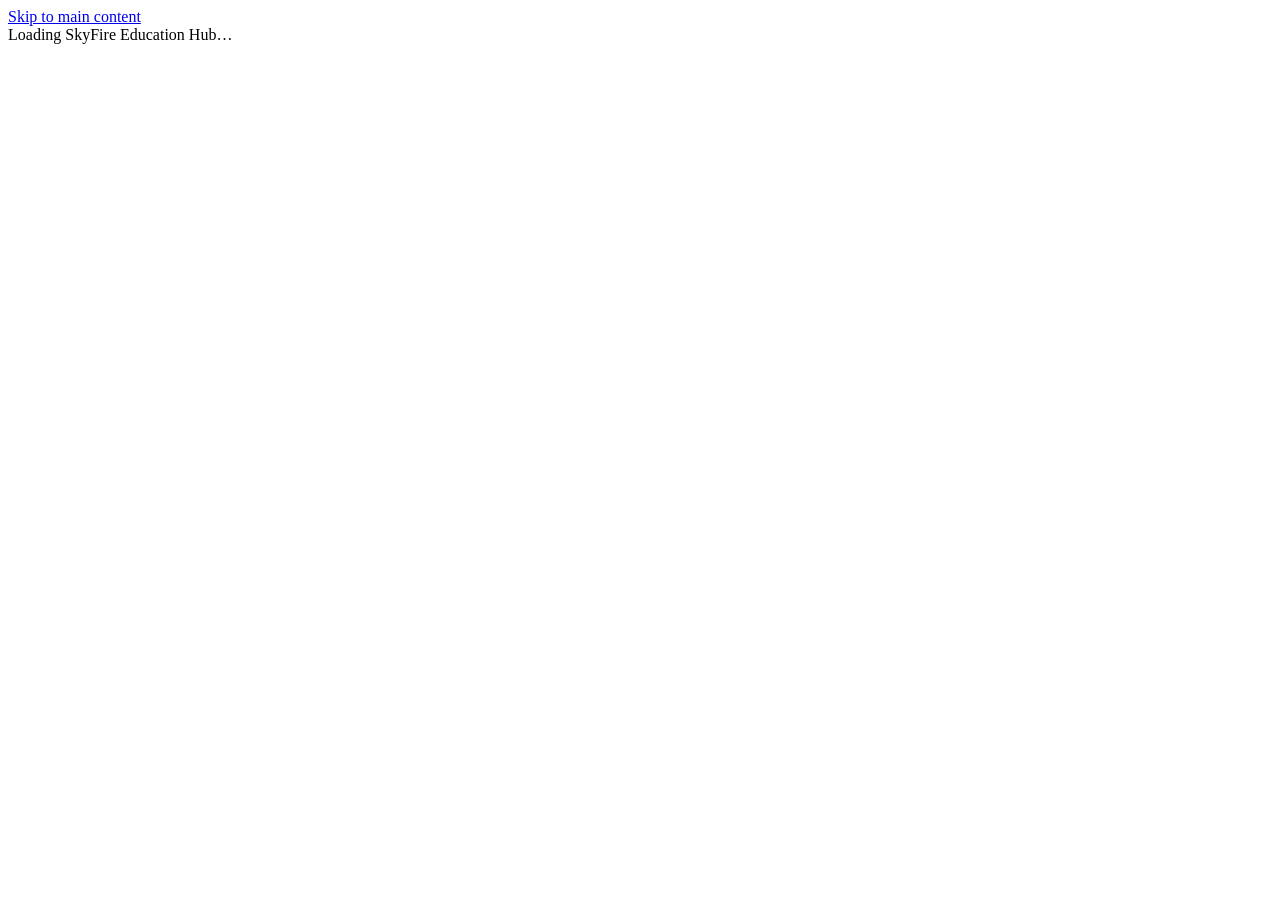
==== commit eb6c971a: "fix(branding): use exact SkyFire Safety logo in Education UI and offline demo" ====
--- a/index.html
+++ b/index.html
@@ -1,260 +1,20 @@
-<!doctype html><html lang="en"><head><meta charset="utf-8"/><meta name="viewport" content="width=device-width,initial-scale=1"/>
-<title>SkyFire Education Hub v0.1 — Standalone Demo</title><meta name="theme-color" content="#f8fbfe"/><meta name="robots" content="noindex,nofollow,noarchive"/>
-<style>:root{--bg:#eef3f7;--card:#fff;--card-soft:#f7fafc;--text:#111827;--muted:#4b5563;--subtle:#64748b;--line:#cbd5e1;--line-soft:#d8e2ec;--accent:#0b84ff;--accent-dark:#1f4e79;--orange:#f97316;--shadow:0 10px 28px rgba(15,23,42,.08);--ok:#047857;--danger:#b91c1c}
-*{box-sizing:border-box} html{min-height:100%;scroll-behavior:smooth} body{margin:0;min-height:100vh;font-family:-apple-system,BlinkMacSystemFont,"Segoe UI",Roboto,Arial,sans-serif;background:radial-gradient(circle at top left,rgba(255,255,255,.95),rgba(238,243,247,.92) 42%,rgba(226,234,241,.98));color:var(--text);line-height:1.5} button,input,select,textarea{font:inherit} button{cursor:pointer} a{color:#075dbc} a:hover{text-decoration:underline} :focus-visible{outline:3px solid #70b7ff;outline-offset:2px} [hidden],.hidden{display:none!important}.skip-link{position:absolute;top:-50px;left:8px;background:#fff;padding:12px;z-index:500}.skip-link:focus{top:8px}
-.app-header{position:sticky;top:0;z-index:60;padding:14px clamp(15px,3vw,32px);background:rgba(248,251,254,.96);border-bottom:1px solid var(--line-soft);backdrop-filter:blur(10px)}.header-inner{max-width:1450px;margin:auto;display:flex;justify-content:space-between;align-items:center;gap:16px;flex-wrap:wrap}.brand-row{display:flex;align-items:center;gap:13px}.brand-logo{width:56px;height:56px;object-fit:cover;border-radius:14px;box-shadow:0 6px 18px rgba(15,23,42,.12)}.brand-title{font-size:clamp(1.3rem,3.3vw,1.8rem);font-weight:800;letter-spacing:-.045em;line-height:1.08;margin:0}.brand-subtitle{color:var(--muted);margin:3px 0 0;font-size:.93rem}.header-controls{display:flex;gap:8px;align-items:center;flex-wrap:wrap}.field-inline{display:flex;align-items:center;gap:7px;color:var(--muted);font-size:.78rem;font-weight:750}.field-inline select{min-width:145px}.select,.input,.textarea,select,input,textarea{max-width:100%;min-height:42px;padding:9px 12px;background:white;border:1px solid #bccada;border-radius:12px;color:var(--text)}.textarea,textarea{min-height:96px;resize:vertical}.input:focus,.select:focus,.textarea:focus{border-color:var(--accent)}.shell{max-width:1450px;margin:0 auto;padding:18px clamp(13px,3vw,30px) 45px;display:grid;grid-template-columns:235px minmax(0,1fr);gap:22px;align-items:start}.sidebar{position:sticky;top:105px;background:#fff;border:1px solid var(--line-soft);border-radius:22px;padding:14px;box-shadow:var(--shadow)}.sidebar-heading{font-size:.73rem;font-weight:800;letter-spacing:.12em;text-transform:uppercase;color:var(--subtle);margin:8px 10px}.nav-list{display:flex;flex-direction:column;gap:4px}.nav-link{width:100%;border:0;border-radius:12px;background:transparent;padding:12px 13px;color:var(--muted);font-weight:700;text-align:left;display:flex;align-items:center;gap:10px}.nav-link:hover{background:#edf6ff}.nav-link.active{background:#e7f3ff;color:#075dbc;box-shadow:inset 4px 0 #0b84ff}.nav-icon{width:23px;display:inline-flex;justify-content:center;font-size:1.18rem}.sidebar-note{font-size:.79rem;color:var(--muted);margin:19px 9px 4px}.content{min-width:0}.eyebrow{font-size:.74rem;color:#376685;letter-spacing:.12em;text-transform:uppercase;font-weight:800;margin:0 0 7px}.page-title{font-size:clamp(1.8rem,3.5vw,2.7rem);line-height:1.1;letter-spacing:-.04em;margin:0 0 9px}.page-subtitle{font-size:1rem;color:var(--muted);margin:0}.intro-card{background:#fff;border:1px solid var(--line);border-top:6px solid var(--orange);border-radius:26px;padding:25px;box-shadow:var(--shadow);margin-bottom:22px}.intro-top{display:flex;align-items:flex-start;justify-content:space-between;gap:12px;flex-wrap:wrap}.section{background:var(--card);border:1px solid var(--line);border-radius:22px;padding:23px;box-shadow:var(--shadow);margin-bottom:18px}.section.soft{background:var(--card-soft)}.section h2{font-size:1.25rem;margin:0 0 14px}.section h3{font-size:1.05rem;margin:0 0 10px}.section p{margin:8px 0}.grid{display:grid;grid-template-columns:repeat(auto-fit,minmax(240px,1fr));gap:16px}.metric-grid{display:grid;grid-template-columns:repeat(4,minmax(0,1fr));gap:13px;margin-bottom:18px}.metric{background:linear-gradient(180deg,#fff,#f3f8fd);border:1px solid var(--line);border-top:5px solid #7898bd;border-radius:18px;padding:17px;min-width:0}.metric.orange{border-top-color:var(--orange)}.metric.green{border-top-color:#3aa77b}.metric.purple{border-top-color:#9471c5}.metric-label{font-size:.75rem;text-transform:uppercase;letter-spacing:.06em;color:var(--subtle);font-weight:800}.metric-value{font-size:clamp(1.5rem,3vw,2.1rem);font-weight:800;line-height:1.2;margin-top:9px}.metric-detail{font-size:.8rem;color:var(--muted);margin-top:5px}.dashboard-tile{display:block;width:100%;min-height:155px;text-align:left;background:linear-gradient(180deg,#fff,#f3f8fd);border:1px solid var(--line);border-top:6px solid #7898bd;border-radius:24px;padding:22px;box-shadow:var(--shadow);color:inherit}.dashboard-tile:hover{border-top-color:var(--accent);transform:translateY(-1px)}.tile-title{color:var(--accent);font-weight:800;font-size:1.3rem;line-height:1.13}.tile-subtitle{display:block;margin-top:22px;color:var(--muted);font-size:.89rem}.warning,.notice{border:1px solid #e8c38b;border-left:5px solid var(--orange);background:#fff8ec;border-radius:13px;padding:12px 15px;font-size:.88rem}.notice{border-color:#b7d5e6;border-left-color:#0b84ff;background:#f1f8ff}.danger-note{background:#fff2f2;border-color:#f3c0c0;border-left-color:#d23b3b}.tag,.badge{display:inline-flex;align-items:center;gap:4px;border:1px solid #d3e2ed;background:#f0f6fc;color:#315778;border-radius:999px;padding:5px 10px;font-size:.74rem;font-weight:750;white-space:normal;line-height:1.2}.badge.orange{background:#fff3e7;border-color:#ffd1ae;color:#934706}.badge.green{background:#eaf8f2;border-color:#bde9d6;color:#086e4d}.badge.purple{background:#f7f0ff;border-color:#e7d6fb;color:#7545a2}.badge.gray{background:#f5f6f8;border-color:#e2e8f0;color:#475569}.badge.red{background:#fff1f1;border-color:#f2c2c2;color:#9d2929}.flex{display:flex;align-items:center;gap:10px;flex-wrap:wrap}.spread{display:flex;align-items:center;justify-content:space-between;gap:12px;flex-wrap:wrap}.stack{display:flex;flex-direction:column;gap:12px}.muted{color:var(--muted)}.small{font-size:.85rem}.tiny{font-size:.75rem}.section-label{font-size:.77rem;color:var(--subtle);text-transform:uppercase;letter-spacing:.08em;font-weight:800}.btn{min-height:43px;padding:10px 15px;border:1px solid #b8c6d4;border-radius:13px;background:#fff;font-weight:750;color:#1f4e79;display:inline-flex;align-items:center;justify-content:center;gap:7px;text-decoration:none}.btn:hover{background:#edf6ff;text-decoration:none}.btn.primary{background:#0b84ff;border-color:#0b84ff;color:#fff}.btn.primary:hover{background:#006bd6}.btn.ghost{background:transparent}.btn.danger{color:var(--danger);border-color:#efb9b9}.btn.small{min-height:34px;font-size:.8rem;padding:6px 10px;border-radius:10px}.btn:disabled{cursor:not-allowed;opacity:.45}.course-card{border:1px solid var(--line-soft);border-top:5px solid #7ba0c5;border-radius:20px;padding:18px;background:linear-gradient(180deg,#fff,#f9fcff);display:flex;flex-direction:column;gap:9px;min-height:225px}.course-card h3{font-size:1.16rem;line-height:1.2;margin:0}.course-card p{font-size:.85rem;color:var(--muted);margin:0;flex:1}.course-card .course-action{margin-top:auto}.filter-row{display:flex;gap:10px;flex-wrap:wrap;margin-bottom:16px;align-items:center}.filter-row input{flex:2;min-width:190px}.filter-row select{flex:1;min-width:165px}.table-scroll{overflow:auto;border:1px solid var(--line-soft);border-radius:16px}.data-table{width:100%;border-collapse:collapse;text-align:left;font-size:.85rem;min-width:620px}.data-table th,.data-table td{padding:12px 14px;vertical-align:middle;border-bottom:1px solid var(--line-soft)}.data-table th{background:#edf4f9;color:#315778;font-weight:800;position:sticky;top:0}.data-table tbody tr:last-child td{border-bottom:0}.data-table tbody tr:nth-child(even){background:#fbfdfe}.progress-track{height:9px;background:#e0eaf2;border-radius:100px;overflow:hidden;min-width:70px}.progress-fill{height:100%;background:#0b84ff;border-radius:100px}.progress-fill.done{background:#14906a}.progress-label{display:block;font-size:.76rem;color:var(--muted);margin-top:5px}.lesson-list{display:grid;gap:9px}.lesson-button{width:100%;display:flex;align-items:center;gap:12px;text-align:left;padding:13px;border:1px solid var(--line);background:#fff;border-radius:14px;color:inherit}.lesson-button:hover{border-color:#79b5e6;background:#f6fbff}.lesson-button.active{border-color:#0b84ff;background:#eaf5ff}.lesson-number{border-radius:11px;background:#eaf2f9;color:#185b83;min-width:37px;height:37px;display:grid;place-items:center;font-weight:800}.lesson-type{font-size:.7rem;text-transform:uppercase;letter-spacing:.07em;color:var(--subtle);font-weight:800}.lesson-layout{display:grid;grid-template-columns:290px minmax(0,1fr);gap:17px;align-items:start}.lesson-display{min-width:0;padding:20px;background:var(--card-soft);border:1px solid var(--line-soft);border-radius:19px}.lesson-display p{font-size:.98rem;line-height:1.65}.choice{display:flex;align-items:flex-start;gap:12px;border:1px solid var(--line);border-radius:13px;background:#fff;padding:13px;margin-bottom:10px;cursor:pointer}.choice:hover{background:#f4f9fe}.choice input{margin-top:4px;min-height:auto}.choice.correct{border-color:#64c6a4;background:#eaf8f2}.choice.incorrect{border-color:#e99a9a;background:#fff1f1}.feedback{border:1px solid #b9d7e9;border-radius:13px;background:#eff8ff;padding:14px;margin-top:13px}.feedback.good{border-color:#a4dac6;background:#edf9f3}.feedback.bad{border-color:#f3bcbc;background:#fff4f4}.form-grid{display:grid;grid-template-columns:repeat(2,minmax(0,1fr));gap:14px}.form-field{display:flex;flex-direction:column;gap:6px}.form-field.full{grid-column:1/-1}.form-field label{font-weight:750;font-size:.83rem;color:#374b61}.form-field input,.form-field textarea,.form-field select{width:100%}.form-help{font-size:.74rem;color:var(--muted)}.checklist{display:grid;gap:12px}.check-row{display:flex;align-items:flex-start;gap:11px;padding:11px;border-radius:12px;border:1px solid var(--line-soft);background:#fff}.check-row input{margin-top:5px;min-height:auto;transform:scale(1.1)}.timeline{display:grid;gap:10px}.timeline-item{display:flex;align-items:flex-start;gap:13px;padding:13px 0;border-bottom:1px solid var(--line-soft)}.timeline-item:last-child{border-bottom:0}.timeline-dot{height:10px;width:10px;border-radius:50%;background:#0b84ff;margin-top:6px;flex:none}.footer{max-width:1450px;margin:4px auto;padding:0 24px 32px;font-size:.77rem;color:var(--subtle)}.bar-outer{height:12px;border-radius:20px;background:#e4edf4;overflow:hidden}.bar-inner{height:100%;background:#0b84ff;border-radius:20px;transition:width .2s}.modal-overlay{position:fixed;inset:0;background:rgba(10,26,45,.65);z-index:100;display:flex;align-items:center;justify-content:center;padding:18px}.modal{background:#fff;width:min(900px,100%);max-height:92vh;overflow:auto;border:1px solid #b7c9d6;border-radius:25px;padding:25px;box-shadow:0 32px 80px rgba(0,0,0,.28)}.presenter{display:flex;flex-direction:column;justify-content:space-between;min-height:420px;background:linear-gradient(135deg,#173c60,#0c6cbd);border-radius:21px;color:#fff;padding:34px}.presenter h2{font-size:clamp(2rem,4vw,3.2rem);line-height:1.12;margin:8px 0 18px}.presenter p{font-size:clamp(1.15rem,2vw,1.45rem);max-width:790px;line-height:1.7}.presenter .badge{background:rgba(255,255,255,.14);color:#fff;border-color:rgba(255,255,255,.28)}.presenter-controls{display:flex;align-items:center;justify-content:space-between;gap:8px;flex-wrap:wrap}.presenter-notes{border-left:4px solid #f97316;background:#fff8eb;color:#69430e;padding:15px;border-radius:10px;margin-top:12px}.empty{text-align:center;padding:28px;color:var(--muted)}.toast{position:fixed;z-index:200;bottom:24px;right:24px;background:#173c60;color:#fff;padding:12px 18px;border-radius:12px;box-shadow:var(--shadow);max-width:min(380px,90vw);font-size:.87rem}.two-col{display:grid;grid-template-columns:1fr 1fr;gap:14px}.course-outline{margin:8px 0;padding-left:20px}.course-outline li{margin-bottom:6px}.role-note{border:1px dashed #b9c9d7;color:#4f6278;background:#f8fbff;padding:10px 14px;border-radius:12px;font-size:.78rem;margin-bottom:16px} .loading-message{max-width:500px;margin:100px auto;padding:40px;text-align:center}
-@media(max-width:1120px){.metric-grid{grid-template-columns:repeat(2,minmax(0,1fr))}.lesson-layout{grid-template-columns:240px minmax(0,1fr)}}
-@media(max-width:830px){.app-header{position:static}.header-inner{align-items:flex-start}.header-controls{width:100%;justify-content:space-between}.shell{grid-template-columns:1fr;gap:13px;padding-top:13px}.sidebar{position:static;border-radius:16px;padding:10px}.sidebar-heading,.sidebar-note{display:none}.nav-list{flex-direction:row;overflow-x:auto;scroll-snap-type:x mandatory}.nav-link{white-space:nowrap;flex:0 0 auto;padding:10px 12px;scroll-snap-align:start}.content{width:100%}.lesson-layout{grid-template-columns:1fr}.lesson-list{grid-template-columns:repeat(auto-fit,minmax(190px,1fr))}}
-@media(max-width:560px){.header-controls{display:grid;grid-template-columns:1fr 1fr}.field-inline{display:flex;flex-direction:column;align-items:stretch;gap:3px}.field-inline select{min-width:0;width:100%}.brand-logo{width:49px;height:49px}.intro-card{border-radius:20px;padding:19px}.section{border-radius:18px;padding:17px}.metric-grid{grid-template-columns:repeat(2,minmax(0,1fr));gap:8px}.metric{padding:12px}.metric-value{font-size:1.6rem}.metric-label{font-size:.65rem}.grid,.two-col,.form-grid{grid-template-columns:1fr}.form-field.full{grid-column:auto}.filter-row input,.filter-row select{width:100%}.presenter{padding:22px;min-height:340px}.modal{padding:15px}.sidebar{margin-bottom:2px}.page-title{font-size:1.9rem}}
-@media(prefers-reduced-motion:reduce){*,*::before,*::after{animation:none!important;transition:none!important;scroll-behavior:auto!important}}
-/* Avoid intrinsic-width expansion when the mobile navigation scrolls horizontally. */
-@media(max-width:830px){.shell,.sidebar,.content{min-width:0}.sidebar{width:100%;overflow:hidden}.nav-list{width:100%;min-width:0;max-width:100%;overflow-x:auto}.nav-link{width:auto}}
-</style></head><body><a href="#content" class="skip-link">Skip to main content</a><div id="app"></div><script>// Entirely fictional demonstration records. No real workers, qualifications, or certifications.
-const SITE_ALL = 'all';
-const SITES = [
-  {id:'quartette',name:'Quartette',operation:'Surface metal / nonmetal',region:'Southern Nevada',accent:'#0b84ff'},
-  {id:'spirit',name:'Spirit Mountain',operation:'Underground metal / nonmetal (scenario)',region:'Southern Nevada',accent:'#a45ccc'},
-];
-const ACADEMIES = [
-  'Core Training','Technical & Role-Specific','Hazard Awareness','Site-Specific Training',
-  'Emergency Preparedness','Leadership & Supervision','Professional Development',
-];
-const names = [
-  ['Jordan','Reyes'],['Taylor','Morgan'],['Avery','Chen'],['Morgan','Patel'],['Casey','Brooks'],
-  ['Riley','Young'],['Sam','Rivera'],['Cameron','Lee'],['Alex','Martinez'],['Jamie','Turner'],
-  ['Drew','Miller'],['Dakota','Nguyen'],['Robin','Walker'],['Skyler','Hall'],['Kendall','Adams'],
-  ['Bailey','Jackson'],['Parker','Davis'],['Sidney','Allen'],['Devin','Flores'],['Quinn','Garcia'],
-  ['Rowan','Wilson'],['Jules','Carter'],['Shay','Moore'],['Finley','Scott'],['Emerson','King'],
-];
-function makeLearners(){
-  const jobs=['Haul Truck Operator','Plant Operator','Maintenance Technician','General Miner','Heavy Equipment Operator','Supervisor','Environmental Technician','Electrician','Contractor - Service'];
-  return Array.from({length:240},(_,i)=>{
-    const [first,last]=names[i%names.length];
-    const site=i<140?'quartette':'spirit';
-    const job=jobs[(i*7+Math.floor(i/17))%jobs.length];
-    return {id:`W-${String(i+1).padStart(3,'0')}`,name:`${first} ${names[Math.floor(i/names.length)%names.length][1]}`,site,job,contractor:job.startsWith('Contractor'),kind:'fictional'};
-  });
-}
-const BASE_COURSES = [
-  {
-    id:'powered-haulage',name:'Powered Haulage Safety',academy:'Hazard Awareness',audience:'All workforce & participating contractors',scope:'all',duration:'35–50 min',status:'Demonstration course',required:true,
-    summary:'Recognize mobile equipment risks, establish safe separation, communicate clearly, and apply site traffic controls.',
-    objectives:['Identify blind spots and interaction hazards','Apply practical pedestrian and vehicle separation controls','Respond appropriately to unexpected mobile-equipment conditions'],
-    lessons:[
-      {id:'ph-intro',title:'Know the mobile equipment environment',type:'read',minutes:8,
-        content:'Powered haulage hazards include moving equipment, restricted visibility, unstable or congested travel routes, unexpected pedestrian movement, backing, and improper communication. Identify designated traffic routes, exclusion zones, and warning devices before entering operating areas. This sample lesson is general safety education, not a mine-specific procedure.'},
-      {id:'ph-audio',title:'Audio briefing: Pause, make contact, confirm',type:'audio',minutes:6,
-        content:'Before approaching active mobile equipment, stop in a safe location. Make positive contact with the operator using the mine’s approved communication method. Do not assume the operator sees you. Wait for a clear acknowledgment and permission before proceeding. If communication fails, remain outside the operating zone and notify supervision.'},
-      {id:'ph-scenario',title:'Scenario: Walking near an active haul route',type:'scenario',minutes:8,
-        content:'You need to reach a service area across an active equipment route. A haul truck is preparing to reverse, and you cannot confirm the operator has seen you.',
-        options:['Cross quickly while the truck is still stationary','Stop outside the operating zone and establish positive communication before crossing','Signal briefly and walk behind the reversing truck'],correct:1,
-        feedback:'The safe response is to remain outside the operating zone until positive communication and the site’s crossing procedures are satisfied.'},
-      {id:'ph-quiz',title:'Knowledge check: Mobile equipment interfaces',type:'quiz',minutes:10,
-        questions:[
-          {q:'What is the safest response when you cannot confirm that an operator sees you?',options:['Stay clear and establish positive communication','Walk faster through the area','Rely on reflective clothing alone'],correct:0,why:'Do not enter an operating zone without the site-required acknowledgment and controls.'},
-          {q:'Why are blind spots important around large equipment?',options:['All blind spots are eliminated by backup alarms','Operators may be unable to see pedestrians or smaller vehicles','Blind spots occur only in poor weather'],correct:1,why:'Equipment geometry and operating conditions can severely restrict visibility.'},
-          {q:'What should govern pedestrian crossings?',options:['The shortest walking route','An employee’s personal judgment only','Site traffic controls and confirmed operator communication'],correct:2,why:'Follow established traffic management and positive communication procedures.'},
-          {q:'What should you do if a communication method fails?',options:['Proceed if the equipment appears stationary','Remain outside the hazard area and escalate appropriately','Use hand signals even if unseen'],correct:1,why:'A failed communication control must not be replaced by assumption.'}
-        ]}
-    ],
-    checklist:['Describes site traffic controls and pedestrian exclusion areas','Demonstrates approved positive communication before entering operating zones','Identifies hazards in a realistic equipment interaction scenario'],
-    instructorNotes:"Ask learners to connect each hazard to the actual site\'s traffic-management plan. A quiz score is not an operational authorization or a Part 48 certification."
-  },
-  {
-    id:'inspection-ready',name:'When an MSHA Inspector Arrives',academy:'Leadership & Supervision',audience:'Supervisors / leadership',scope:'all',duration:'25 min',status:'Preview lesson',required:false,
-    summary:'A professional introduction to inspection roles, accurate communication, records access, and escalation.',objectives:['Understand inspection coordination'],
-    lessons:[{id:'ins-read',title:'Professional inspection readiness',type:'read',minutes:12,content:'Treat inspections as an opportunity to demonstrate actual operating conditions and correct hazards. Communicate accurately, preserve records, respect miner rights, and follow operator procedures for escorting visitors and escalating findings. Training must be checked against current law and site policy.'}],checklist:[],instructorNotes:'Validate with counsel and leadership before operational use.'
-  },
-  {
-    id:'emergency-tabletop',name:'Emergency Communications Tabletop',academy:'Emergency Preparedness',audience:'All roles',scope:'all',duration:'25 min',status:'Preview lesson',required:false,
-    summary:'Practice identifying an emergency, communicating essential details, and following command procedures.',objectives:['Communicate promptly and clearly'],lessons:[{id:'er-read',title:'The first report',type:'read',minutes:10,content:'Report the location, observed conditions, people affected, immediate hazards, and actions taken. Follow the approved emergency response plan and never enter an unsafe area to investigate without authorization.'}],checklist:[],instructorNotes:'Do not replace live drills or required mine rescue exercises.'
-  },
-  {
-    id:'leading-listening',name:'Leading Through Listening',academy:'Leadership & Supervision',audience:'Open elective',scope:'all',duration:'20 min',status:'Preview lesson',required:false,
-    summary:'Practice respectful coaching, open questions, and actionable feedback.',objectives:['Ask better coaching questions'],lessons:[{id:'listen-read',title:'Connect before correcting',type:'read',minutes:8,content:'Describe the observable behavior, ask what the employee saw or expected, listen without interrupting, and agree on a safer next step. Maintain clear standards while respecting experienced miners.'}],checklist:[],instructorNotes:'Use real-world examples that respect worker experience.'
-  },
-  {
-    id:'quartette-routes',name:'Quartette Traffic Routes — Orientation',academy:'Site-Specific Training',audience:'Quartette personnel',scope:'quartette',duration:'15 min',status:'Concept preview',required:false,
-    summary:'Placeholder structure for future approved traffic maps, routes, and pedestrian access rules.',objectives:['Recognize need for current site maps'],lessons:[{id:'q-read',title:'Site-specific controls required',type:'read',minutes:5,content:'This sample contains no actual Quartette traffic map or approved procedure. Before operational use, add and approve site routes, signage, speed restrictions, pedestrian crossings, and emergency access information.'}],checklist:[],instructorNotes:'Do not enter actual site procedures without approval.'
-  },
-  {
-    id:'spirit-ground',name:'Underground Hazard Recognition',academy:'Hazard Awareness',audience:'Underground personnel',scope:'spirit',duration:'20 min',status:'Concept preview',required:false,
-    summary:'A starting point for ground control, ventilation, visibility, and emergency escape awareness.',objectives:['Identify relevant underground hazards'],lessons:[{id:'u-read',title:'Pause and assess',type:'read',minutes:7,content:'Underground hazards may include unstable ground, air quality, restricted access, moving equipment, and limited escape routes. Follow site-specific ground control, ventilation, and emergency procedures. No underground mine plan is represented here.'}],checklist:[],instructorNotes:'Validate against applicable Part 48 Subpart A and mine operating conditions.'
-  },
-  {
-    id:'professionalism',name:'Professional Communication at Work',academy:'Professional Development',audience:'Open elective',scope:'all',duration:'18 min',status:'Preview lesson',required:false,
-    summary:'Professional conduct, constructive feedback, and clear operational handoffs.',objectives:['Strengthen professional communication'],lessons:[{id:'pr-read',title:'Clear handoffs and accountability',type:'read',minutes:7,content:'A useful handoff explains what happened, what is still open, what risk remains, and who owns the next action. Avoid speculation and label unknowns clearly. Invite questions and repeat-back when consequences are significant.'}],checklist:[],instructorNotes:'Use scenarios from fictional work situations.'
-  },
-];
-function freshState(){
-  const learners=makeLearners();
-  return {
-    schema:1,createdAt:'2026-11-21',courses:structuredClone(BASE_COURSES),learners,
-    // First 48 workers have a fictional assignment. Everything else can be assigned from Studio.
-    assignments:learners.slice(0,48).map(p=>({courseId:'powered-haulage',learnerId:p.id,assignedAt:'2026-11-21'})),
-    progress:{},evaluations:[],activity:[]
-  };
-}
-
-const STORAGE_KEY = 'skyfire-education-demo-v01';
-let state;
-let inMemoryOnly=false;
-const listeners=new Set();
-const clone=x=>JSON.parse(JSON.stringify(x));
-function load(){
-  if(state)return state;
-  try {
-    const saved=localStorage.getItem(STORAGE_KEY);
-    if(saved){const parsed=JSON.parse(saved);if(parsed.schema===1&&Array.isArray(parsed.courses)&&Array.isArray(parsed.learners))state=parsed;}
-  } catch {inMemoryOnly=true;}
-  state ||=freshState();return state;
-}
-function getState(){return load();}
-function isMemoryOnly(){return inMemoryOnly;}
-function save(mutator){
-  const draft=clone(load());mutator(draft);state=draft;
-  try {localStorage.setItem(STORAGE_KEY,JSON.stringify(state));inMemoryOnly=false;} catch {inMemoryOnly=true;}
-  for(const cb of listeners)cb(state);
-}
-function subscribe(cb){listeners.add(cb);return()=>listeners.delete(cb);}
-function reset(){state=freshState();try{localStorage.setItem(STORAGE_KEY,JSON.stringify(state));inMemoryOnly=false;}catch{inMemoryOnly=true;}for(const cb of listeners)cb(state);}
-function exportDemo(){const blob=new Blob([JSON.stringify(load(),null,2)],{type:'application/json'});const url=URL.createObjectURL(blob);const a=document.createElement('a');a.href=url;a.download='skyfire-education-fictional-demo.json';a.click();setTimeout(()=>URL.revokeObjectURL(url),1000);}
-async function importDemo(file){
- const value=JSON.parse(await file.text());
- if(value.schema!==1||!Array.isArray(value.courses)||!Array.isArray(value.learners)||!Array.isArray(value.assignments)||!value.progress||!Array.isArray(value.evaluations))throw new Error('Incompatible demo export');
- if(value.learners.some(x=>x.kind!=='fictional'))throw new Error('Only fictional demo records are accepted');
- state=value;
- try{localStorage.setItem(STORAGE_KEY,JSON.stringify(state));inMemoryOnly=false;}catch{inMemoryOnly=true;}
- for(const cb of listeners)cb(state);
-}
-const progressFor=(courseId,learnerId)=>getState().progress[`${courseId}:${learnerId}`]||{completed:[],quiz:null,scenario:null};
-function updateProgress(courseId,learnerId,patch){
- save(s=>{const key=`${courseId}:${learnerId}`;const p=s.progress[key]||{completed:[],quiz:null,scenario:null};s.progress[key]={...p,...patch,updatedAt:new Date().toISOString()};});
-}
-const assigned=(courseId,learnerId)=>getState().assignments.some(a=>a.courseId===courseId&&a.learnerId===learnerId);
-function assignCourse(courseId,ids){
- save(s=>{for(const learnerId of ids)if(!s.assignments.some(a=>a.courseId===courseId&&a.learnerId===learnerId))s.assignments.push({courseId,learnerId,assignedAt:new Date().toISOString().slice(0,10)});});
-}
-function courseCompletion(course,learnerId){
- const p=progressFor(course.id,learnerId);return {done:course.lessons.filter(l=>p.completed.includes(l.id)).length,total:course.lessons.length,ready:course.lessons.every(l=>p.completed.includes(l.id))};
-}
-
-
-const $=(s,root=document)=>root.querySelector(s);
-const esc=(val)=>String(val??'').replace(/[&<>"']/g,c=>({'&':'&amp;','<':'&lt;','>':'&gt;','"':'&quot;',"'":'&#39;'}[c]));
-const id=(prefix)=>`${prefix}-${Date.now().toString(36)}-${Math.random().toString(36).slice(2,6)}`;
-const fmtDate=(v)=>v?new Date(v).toLocaleDateString(undefined,{year:'numeric',month:'short',day:'numeric'}):'—';
-const percent=(a,b)=>b?Math.round(100*a/b):0;
-const statusClass=(s)=>s==='Complete'?'green':s==='In progress'?'orange':s==='Not assigned'?'gray':'purple';
-const icon={dashboard:'◫',catalog:'▦',my:'◉',studio:'▤',matrix:'▥',records:'▣',settings:'⚙'};
-const ui={view:'dashboard',role:'admin',site:'all',learnerId:'W-001',courseId:'powered-haulage',lessonId:'ph-intro',studioCourseId:'powered-haulage',category:'all',search:'',matrixSearch:'',matrixPage:1,quizFeedback:null,scenarioFeedback:null,presenter:false,presenterStep:0,presenterNotes:false,toast:'',recordLearnerId:'W-001'};
-const nav=[['dashboard','Dashboard'],['catalog','Course Library'],['my','My Learning'],['studio','Instructor Studio'],['matrix','Training Matrix'],['records','Training Records'],['settings','Demo Settings']];
-const roleLabel={admin:'Training Administrator',instructor:'Instructor',learner:'Learner',supervisor:'Supervisor'};
-let toastTimer;
-function course(courseId){return getState().courses.find(x=>x.id===courseId);}
-function worker(learnerId){return getState().learners.find(x=>x.id===learnerId);}
-function shownLearners(){return getState().learners.filter(p=>ui.site==='all'||p.site===ui.site);}
-function siteName(s){return SITES.find(x=>x.id===s)?.name||s;}
-function badge(text,kind='gray'){return `<span class="badge ${kind}">${esc(text)}</span>`;}
-function button(label,action,props='',cls='btn'){return `<button type="button" class="${cls}" data-action="${esc(action)}" ${props}>${esc(label)}</button>`;}
-function progressBar(done,total){const n=percent(done,total);return `<div class="progress-track" role="progressbar" aria-valuenow="${n}" aria-valuemin="0" aria-valuemax="100" aria-label="Course progress"><div class="progress-fill ${n===100?'done':''}" style="width:${n}%"></div></div><span class="progress-label">${done} of ${total} lessons · ${n}%</span>`;}
-function assignedCourses(learnerId){const s=getState();return s.assignments.filter(a=>a.learnerId===learnerId).map(a=>s.courses.find(c=>c.id===a.courseId)).filter(Boolean);}
-function evaluation(courseId,learnerId){return getState().evaluations.filter(e=>e.courseId===courseId&&e.learnerId===learnerId).at(-1);}
-function outcome(courseId,learnerId){const c=course(courseId);if(!c)return 'Unknown';if(!assigned(courseId,learnerId))return 'Not assigned';const p=courseCompletion(c,learnerId);if(p.ready)return 'Complete';if(p.done>0)return 'In progress';return 'Assigned';}
-function completionCount(learners){return getState().assignments.filter(a=>learners.some(l=>l.id===a.learnerId)&&course(a.courseId)&&courseCompletion(course(a.courseId),a.learnerId).ready).length;}
-function snack(text){ui.toast=text;render();clearTimeout(toastTimer);toastTimer=setTimeout(()=>{ui.toast='';$('.toast')?.remove();},2800);}
-function navigate(view){ui.view=view;ui.quizFeedback=null;ui.scenarioFeedback=null;ui.presenter=false;render();window.scrollTo({top:0,behavior:'instant'});}
-function selectCourse(courseId){const c=course(courseId);if(!c)return;ui.courseId=courseId;ui.lessonId=c.lessons[0]?.id||null;ui.quizFeedback=null;ui.scenarioFeedback=null;navigate('course');}
-
-function topbar(){const s=getState();const selectPeople=s.learners.filter(x=>x.site===ui.site||ui.site==='all').slice(0,60);const selected=worker(ui.learnerId);if(selected&&!selectPeople.some(x=>x.id===selected.id))selectPeople.unshift(selected);
- return `<header class="app-header"><div class="header-inner"><div class="brand-row">
- <img class="brand-logo" src="data:image/svg+xml,%3Csvg%20xmlns%3D%22http%3A%2F%2Fwww.w3.org%2F2000%2Fsvg%22%20viewBox%3D%220%200%20192%20192%22%20role%3D%22img%22%20aria-label%3D%22SkyFire%20mark%22%3E%0A%20%3Cdefs%3E%3ClinearGradient%20id%3D%22g%22%20x1%3D%220%22%20y1%3D%220%22%20x2%3D%221%22%20y2%3D%221%22%3E%3Cstop%20stop-color%3D%22%23173c60%22%2F%3E%3Cstop%20offset%3D%221%22%20stop-color%3D%22%230b84ff%22%2F%3E%3C%2FlinearGradient%3E%3C%2Fdefs%3E%0A%20%3Crect%20width%3D%22192%22%20height%3D%22192%22%20rx%3D%2238%22%20fill%3D%22url%28%23g%29%22%2F%3E%0A%20%3Cpath%20d%3D%22M103%2020c7%2029-18%2040-11%2063%205-10%2015-16%2018-27%2031%2030%2037%2065%2025%2089-12%2026-46%2039-74%2023-29-17-29-48-16-69%205%2015%2013%2018%2021%2021-7-36%2013-58%2037-100z%22%20fill%3D%22%23f97316%22%2F%3E%0A%20%3Cpath%20d%3D%22M98%2083c2%2018-17%2027-10%2042%204-6%2011-10%2012-19%2023%2019%2028%2037%2017%2052-10%2016-30%2017-43%206-15-13-12-29-4-41%203%2010%2010%2014%2015%2014-3-22%207-36%2013-54z%22%20fill%3D%22%23ffd58e%22%2F%3E%0A%20%3Cpath%20d%3D%22M39%20152h114%22%20stroke%3D%22%23fff%22%20stroke-width%3D%225%22%20stroke-linecap%3D%22round%22%20opacity%3D%22.65%22%2F%3E%0A%3C%2Fsvg%3E%0A" onerror="this.onerror=null;this.src='assets/skyfire-mark.svg'" alt="SkyFire logo">
- <div><h1 class="brand-title">SkyFire Education</h1><p class="brand-subtitle">Training & Learning Hub <span class="badge orange">v0.1 Demo</span></p></div></div>
- <div class="header-controls">
- <label class="field-inline">Mine site <select id="siteSelect" aria-label="Filter mine site"><option value="all" ${ui.site==='all'?'selected':''}>All sites</option>${SITES.map(x=>`<option value="${x.id}" ${ui.site===x.id?'selected':''}>${esc(x.name)}</option>`).join('')}</select></label>
- <label class="field-inline">Demo role <select id="roleSelect" aria-label="Switch simulated role">${Object.entries(roleLabel).map(([v,t])=>`<option value="${v}" ${ui.role===v?'selected':''}>${esc(t)}</option>`).join('')}</select></label>
- ${ui.role==='learner'?`<label class="field-inline">Demo learner <select id="learnerSelect" aria-label="Select fictional learner">${selectPeople.map(p=>`<option value="${p.id}" ${p.id===ui.learnerId?'selected':''}>${esc(p.name)} (${p.id})</option>`).join('')}</select></label>`:''}
- </div></div></header>`;
-}
-function sidebar(){return `<aside class="sidebar"><p class="sidebar-heading">Workspace</p><nav class="nav-list" aria-label="Main navigation">${nav.map(([v,t])=>`<button type="button" data-action="navigate" data-view="${v}" class="nav-link ${ui.view===v?'active':''}" ${ui.role==='learner'&&['studio','matrix'].includes(v)?'hidden':''} ${ui.role==='instructor'&&v==='matrix'?'':' '} aria-current="${ui.view===v?'page':'false'}"><span class="nav-icon" aria-hidden="true">${icon[v]}</span>${t}</button>`).join('')}</nav><p class="sidebar-note">Simulated roles are for demonstration only and do <strong>not</strong> enforce access security.</p></aside>`;}
-function intro(title,subtitle,eyebrow='SkyFire Education'){return `<div class="intro-card"><div class="intro-top"><div><p class="eyebrow">${esc(eyebrow)}</p><h1 class="page-title">${esc(title)}</h1><p class="page-subtitle">${esc(subtitle)}</p></div>${badge('Fictional demo records','orange')}</div></div>`;}
-function metrics(){const people=shownLearners();const ids=new Set(people.map(x=>x.id));const assignments=getState().assignments.filter(x=>ids.has(x.learnerId));const completed=completionCount(people);const evaluations=getState().evaluations.filter(x=>ids.has(x.learnerId));return `<div class="metric-grid"><div class="metric orange"><div class="metric-label">Demo workers</div><div class="metric-value">${people.length}</div><div class="metric-detail">Fictional workforce</div></div><div class="metric"><div class="metric-label">Training assignments</div><div class="metric-value">${assignments.length}</div><div class="metric-detail">In demo dataset</div></div><div class="metric green"><div class="metric-label">Courses completed</div><div class="metric-value">${completed}</div><div class="metric-detail">Across assignments</div></div><div class="metric purple"><div class="metric-label">Practical evaluations</div><div class="metric-value">${evaluations.length}</div><div class="metric-detail">Fictional evidence entries</div></div></div>`;}
-function dashboard(){const who=ui.role==='learner'?worker(ui.learnerId)?.name:roleLabel[ui.role];return intro(`Welcome, ${who||'SkyFire learner'}`,'Explore a complete training journey across two simulated operations.')+`<div class="role-note">Viewing as: <strong>${esc(roleLabel[ui.role])}</strong> · Role switching is a demonstration convenience, not authentication or real access control.</div>${metrics()}<section class="section"><div class="spread"><h2>Start the powered haulage journey</h2>${badge('First complete course','green')}</div><p class="muted">Try a lesson, scenario, knowledge check, classroom presentation, then observe how records change across the system.</p><div class="flex" style="margin-top:16px">${button('Open Powered Haulage Safety','open-course','data-course="powered-haulage"','btn primary')}${button('Instructor Studio','navigate','data-view="studio"')}${button('Training Matrix','navigate','data-view="matrix"')}</div></section><div class="grid">${[['Course Library','Explore the seven flexible training pathways and sample courses.','catalog'],['Instructor Studio','Create lessons, give presentations, and assign learners.','studio'],['Learner Experience','Complete learning activities with a fictional learner.','my'],['Training Records','Review fictional learning evidence and export sample records.','records']].map(([t,d,v])=>`<button class="dashboard-tile" data-action="navigate" data-view="${v}"><span class="tile-title">${esc(t)}</span><span class="tile-subtitle">${esc(d)}</span></button>`).join('')}</div><section class="section" style="margin-top:19px"><h2>Designed for two mining environments</h2><div class="grid">${SITES.map(x=>`<div class="section soft" style="margin:0"><div class="spread"><h3>${esc(x.name)}</h3>${badge('Scenario','purple')}</div><p class="muted small">${esc(x.operation)}</p><p class="small">${getState().learners.filter(p=>p.site===x.id).length} fictional workers</p></div>`).join('')}</div></section>`;}
-function courseCard(c){const assignedCount=getState().assignments.filter(a=>a.courseId===c.id).length;return `<article class="course-card"><div class="flex">${badge(c.academy)}${c.scope==='all'?'':badge(siteName(c.scope),'purple')}</div><h3>${esc(c.name)}</h3><p>${esc(c.summary)}</p><div class="flex small muted"><span>◷ ${esc(c.duration)}</span><span>• ${assignedCount} assigned</span></div><div class="course-action spread">${badge(c.status,c.id==='powered-haulage'?'green':'gray')}${button('Open course','open-course',`data-course="${esc(c.id)}"`,'btn primary small')}</div></article>`;}
-function catalog(){const courses=getState().courses.filter(c=>(ui.site==='all'||c.scope==='all'||c.scope===ui.site)&&(ui.category==='all'||c.academy===ui.category)&&`${c.name} ${c.summary} ${c.academy}`.toLowerCase().includes(ui.search.toLowerCase()));return intro('Course Library','Browse required training, technical learning, leadership, emergency response, and professional development.')+`<section class="section"><div class="filter-row"><input aria-label="Search courses" id="courseSearch" value="${esc(ui.search)}" placeholder="Search courses..."/><select id="categorySelect" aria-label="Filter learning pathway"><option value="all">All pathways</option>${ACADEMIES.map(a=>`<option value="${esc(a)}" ${ui.category===a?'selected':''}>${esc(a)}</option>`).join('')}</select></div><div class="grid">${courses.length?courses.map(courseCard).join(''):'<p class="empty">No courses match the filters.</p>'}</div></section>`;}
-function myLearning(){const me=worker(ui.learnerId);const cs=assignedCourses(ui.learnerId);return intro('My Learning',`Learner workspace for ${me?.name||'fictional learner'}. Track assigned lessons and pursue additional learning.`)+`<div class="notice">All scores, qualifications, and progress are fictional demonstration data. Completing these lessons does not constitute Part 48 certification or authorize equipment operation.</div><section class="section"><div class="spread"><h2>Assigned learning</h2><label class="field-inline">Demo learner <select id="myLearnerSelect" aria-label="Select learner in learning workspace">${getState().learners.slice(0,75).map(p=>`<option value="${p.id}" ${p.id===ui.learnerId?'selected':''}>${esc(p.name)} (${p.id})</option>`).join('')}</select></label></div>${cs.length?cs.map(c=>{const p=courseCompletion(c,ui.learnerId);return `<div class="section soft"><div class="spread"><div><h3>${esc(c.name)}</h3><p class="muted small">${esc(c.academy)}</p></div>${badge(outcome(c.id,ui.learnerId),statusClass(outcome(c.id,ui.learnerId)))}</div>${progressBar(p.done,p.total)}<div class="flex" style="margin-top:12px">${button('Continue course','open-course',`data-course="${esc(c.id)}"`,'btn primary small')}</div></div>`}).join(''):'<p class="empty">No assigned courses yet. Enroll in an elective from the Course Library or assign training in Instructor Studio.</p>'}</section><section class="section"><h2>Explore electives</h2><p class="muted">Optional courses are open for this demonstration; production access rules will be configurable.</p><div class="grid">${getState().courses.filter(c=>!c.required&&!assigned(c.id,ui.learnerId)).slice(0,3).map(courseCard).join('')}</div></section>`;}
-function lessonContent(l,c){const p=progressFor(c.id,ui.learnerId),complete=p.completed.includes(l.id);
-let html=`<p class="eyebrow">${esc(l.type==='read'?'Read & reflect':l.type==='audio'?'Listen & learn':l.type==='scenario'?'Scenario practice':'Knowledge assessment')}</p><h2>${esc(l.title)}</h2><p style="white-space:pre-wrap">${esc(l.content||'')}</p>`;
-if(l.type==='read')html+=`<div class="flex">${badge(complete?'Reviewed':'Review pending',complete?'green':'orange')}${button(complete?'Review again':'Mark lesson reviewed','complete-lesson',`data-course="${esc(c.id)}" data-lesson="${esc(l.id)}"`,'btn primary')}</div>`;
-if(l.type==='audio')html+=`<div class="section" style="background:#edf5fc"><h3>Audio briefing · browser narration</h3><p class="small muted">Uses the device's speech feature. The paragraph above is the full transcript; no recorded audio is stored.</p><div class="flex">${button('▶ Play narration','audio-play')}${button('■ Stop narration','audio-stop')}</div></div><div class="flex">${badge(complete?'Reviewed':'Review pending',complete?'green':'orange')}${button('Mark lesson reviewed','complete-lesson',`data-course="${esc(c.id)}" data-lesson="${esc(l.id)}"`,'btn primary')}</div>`;
-if(l.type==='scenario')html+=`<form data-form="scenario" data-course="${esc(c.id)}" data-lesson="${esc(l.id)}" aria-label="Scenario decisions"><fieldset style="border:0;padding:0;margin:0"><legend><strong>What do you do next?</strong></legend>${l.options.map((o,i)=>`<label class="choice"><input required type="radio" name="scenario-answer" value="${i}"/>${esc(o)}</label>`).join('')}</fieldset><button class="btn primary" type="submit">Submit decision</button></form>${ui.scenarioFeedback?.id===l.id?`<div class="feedback ${ui.scenarioFeedback.correct?'good':'bad'}"><strong>${ui.scenarioFeedback.correct?'Good decision':'Try another approach'}</strong><p>${esc(l.feedback)}</p></div>`:''}${complete?`<p>${badge('Scenario passed','green')}</p>`:''}`;
-if(l.type==='quiz')html+=`<form data-form="quiz" data-course="${esc(c.id)}" data-lesson="${esc(l.id)}"><p><strong>Demonstration pass mark: 75%.</strong> Feedback is provided immediately; this is not a certification exam.</p>${l.questions.map((q,qi)=>`<fieldset style="border:0;padding:0;margin:18px 0"><legend><strong>${qi+1}. ${esc(q.q)}</strong></legend>${q.options.map((o,i)=>`<label class="choice"><input type="radio" required name="q${qi}" value="${i}"/>${esc(o)}</label>`).join('')}</fieldset>`).join('')}<button class="btn primary" type="submit">Score knowledge check</button></form>${ui.quizFeedback?.id===l.id?`<div class="feedback ${ui.quizFeedback.passed?'good':'bad'}"><strong>Score: ${ui.quizFeedback.score}% · ${ui.quizFeedback.passed?'Passed':'Review and retry'}</strong>${ui.quizFeedback.items.map((x,i)=>`<p class="small"><strong>Q${i+1}:</strong> ${esc(x)}</p>`).join('')}</div>`:''}${p.quiz?`<p class="small muted">Latest saved attempt: ${p.quiz.score}% (${p.quiz.passed?'passed':'not passed'})</p>`:''}`;
-return html;
-}
-function courseView(){const c=course(ui.courseId);if(!c)return intro('Course not found','Choose a course from the library.');if(!c.lessons.some(l=>l.id===ui.lessonId))ui.lessonId=c.lessons[0]?.id||null;const l=c.lessons.find(x=>x.id===ui.lessonId),p=courseCompletion(c,ui.learnerId),me=worker(ui.learnerId),practical=evaluation(c.id,ui.learnerId),isAssigned=assigned(c.id,ui.learnerId);return intro(c.name,c.summary,`${c.academy} · ${c.audience}`)+`<div class="flex" style="margin-bottom:16px">${badge(c.status,c.id==='powered-haulage'?'green':'gray')}${badge(c.scope==='all'?'Both sites':siteName(c.scope))}${badge(c.duration)}</div><div class="notice" style="margin-bottom:18px">This is a functional education demonstration using fictional data. A passing quiz, a lesson completion, or a sample practical evaluation does <strong>not</strong> establish MSHA training certification, equipment qualification, or site authorization.</div><section class="section"><div class="spread"><div><h2>Course progress</h2><p class="small muted">Showing evidence for ${esc(me?.name||'fictional learner')} · ${esc(ui.learnerId)}</p></div><div class="flex">${!isAssigned?button('Self-enroll (demo)','self-enroll',`data-course="${esc(c.id)}"`,'btn primary small'):badge('Assigned','green')}${button('Present slides','present-course',`data-course="${esc(c.id)}"`,'btn small')}</div></div>${progressBar(p.done,p.total)}</section><div class="lesson-layout"><section class="section"><h2>Lesson plan</h2><div class="lesson-list">${c.lessons.map((x,i)=>{const done=progressFor(c.id,ui.learnerId).completed.includes(x.id);return `<button type="button" class="lesson-button ${ui.lessonId===x.id?'active':''}" data-action="open-lesson" data-lesson="${esc(x.id)}"><span class="lesson-number">${done?'✓':i+1}</span><span><strong>${esc(x.title)}</strong><span style="display:block" class="lesson-type">${esc(x.type)} · ${x.minutes} min</span></span></button>`}).join('')}</div></section><section class="lesson-display">${l?lessonContent(l,c):'<p>No lessons available.</p>'}<div class="spread" style="border-top:1px solid var(--line-soft);margin-top:24px;padding-top:16px">${button('← Previous','lesson-prev',c.lessons[0]?.id===l?.id?'disabled':'','btn small')}${button('Next →','lesson-next',c.lessons.at(-1)?.id===l?.id?'disabled':'','btn primary small')}</div></section></div><section class="section"><h2>Practical evaluation & learning evidence</h2><div class="two-col"><div><p><strong>Knowledge lessons:</strong> ${p.ready?'All completed':'In progress'}</p><p><strong>Observed skills:</strong> ${practical?badge('Sample evaluation recorded','green'):badge('Not yet evaluated','orange')}</p><p><strong>Regulatory certification:</strong> ${badge('Not issued','red')}</p></div><div><p class="muted small">Practical evaluations are entered separately by an instructor or supervisor in the Instructor Studio. They never automatically issue a Form 5000-23.</p>${button('Open evaluation workflow','navigate','data-view="studio"','btn')}</div></div></section>`;}
-function studio(){const c=course(ui.studioCourseId)||getState().courses[0];if(!c)return intro('Instructor Studio','No courses available.');const eligible=getState().learners.filter(x=>ui.site==='all'||x.site===ui.site);return intro('Instructor Studio','Build lessons, present coursework, assign training, and record practical observations.')+`<div class="notice" style="margin-bottom:18px">Prototype instructor tools use simulated roles. There are no private instructor notes, identity verification, authorization controls, or shared records yet.</div><section class="section"><div class="spread"><h2>Course authoring</h2>${badge('Working course builder','green')}</div><label class="form-field"><span class="section-label">Choose a course to edit</span><select id="studioCourseSelect">${getState().courses.map(x=>`<option value="${esc(x.id)}" ${x.id===c.id?'selected':''}>${esc(x.name)}</option>`).join('')}</select></label><div class="flex" style="margin:12px 0">${button('Open learner course','open-course',`data-course="${esc(c.id)}"`)}${button('Present this course','present-course',`data-course="${esc(c.id)}"`,'btn primary')}</div><form data-form="edit-course"><div class="form-grid"><div class="form-field"><label for="editTitle">Course title</label><input required maxlength="120" id="editTitle" name="title" value="${esc(c.name)}"></div><div class="form-field"><label for="editAcademy">Learning pathway</label><select id="editAcademy" name="academy">${ACADEMIES.map(x=>`<option value="${esc(x)}" ${c.academy===x?'selected':''}>${esc(x)}</option>`).join('')}</select></div><div class="form-field"><label for="editScope">Site scope</label><select name="scope" id="editScope"><option value="all" ${c.scope==='all'?'selected':''}>Both sites</option>${SITES.map(x=>`<option value="${x.id}" ${c.scope===x.id?'selected':''}>${esc(x.name)}</option>`).join('')}</select></div><div class="form-field"><label for="editAudience">Intended audience</label><input name="audience" id="editAudience" maxlength="100" value="${esc(c.audience)}"></div><div class="form-field full"><label for="editSummary">Summary</label><textarea id="editSummary" name="summary" maxlength="900">${esc(c.summary)}</textarea></div></div><button class="btn primary" type="submit">Save course changes</button></form></section><div class="two-col"><section class="section"><h2>Add a lesson</h2><p class="small muted">New lessons are immediately available in the Course Library and presenter.</p><form data-form="add-lesson" class="stack"><div class="form-field"><label for="lessonTitle">Lesson title</label><input required maxlength="120" id="lessonTitle" name="title" placeholder="e.g. Pedestrian separation"></div><div class="form-field"><label for="lessonType">Learning mode</label><select id="lessonType" name="type"><option value="read">Read-only lesson</option><option value="audio">Audio narration + transcript</option><option value="scenario">Interactive decision</option><option value="quiz">Knowledge question</option></select></div><div class="form-field"><label for="lessonText">Content / scenario prompt</label><textarea required id="lessonText" name="content" placeholder="Write the training content or scenario..."></textarea></div><div class="form-field"><label for="lessonOptions">Choices (scenario or quiz only)</label><textarea id="lessonOptions" name="options" placeholder="One answer per line, minimum 2"></textarea><div class="form-help">For quiz lessons, this creates a one-question knowledge check.</div></div><div class="form-field"><label for="lessonCorrect">Correct answer number (1, 2, 3...)</label><input id="lessonCorrect" name="correct" type="number" min="1" value="1"></div><button type="submit" class="btn primary">Add lesson to course</button></form></section><section class="section"><h2>Create another course</h2><form data-form="new-course" class="stack"><div class="form-field"><label for="newTitle">Course title</label><input id="newTitle" name="title" required maxlength="120" placeholder="New course name"></div><div class="form-field"><label for="newAcademy">Learning pathway</label><select id="newAcademy" name="academy">${ACADEMIES.map(x=>`<option>${esc(x)}</option>`).join('')}</select></div><div class="form-field"><label for="newCourseSummary">Course description</label><textarea id="newCourseSummary" name="summary" required placeholder="What will learners study?"></textarea></div><button type="submit" class="btn primary">Create demo course</button></form><hr style="border:0;border-top:1px solid var(--line-soft);margin:22px 0"><h2>Assign training</h2><form data-form="assign-course" class="stack"><div class="form-field"><label for="assignTo">Assign ${esc(c.name)} to</label><select name="target" id="assignTo"><option value="one">Selected learner</option><option value="site">All fictional workers in current site filter</option></select></div><div class="form-field"><label for="assignLearner">Learner</label><select id="assignLearner" name="learnerId">${eligible.slice(0,100).map(p=>`<option value="${p.id}">${esc(p.name)} · ${p.id} · ${esc(siteName(p.site))}</option>`).join('')}</select></div><button class="btn" type="submit">Assign course</button></form></section></div><section class="section"><h2>Practical competency evaluation</h2><p class="muted small">Sample evaluator checklist; not proof of a legal qualification or regulatory completion. Only a final approved operational process would create authoritative evidence.</p><form data-form="evaluation" class="stack"><div class="form-grid"><div class="form-field"><label for="evalLearner">Fictional learner</label><select id="evalLearner" name="learnerId">${eligible.slice(0,100).map(p=>`<option value="${p.id}" ${p.id===ui.learnerId?'selected':''}>${esc(p.name)} (${p.id})</option>`).join('')}</select></div><div class="form-field"><label for="evalEvaluator">Demo evaluator name</label><input id="evalEvaluator" name="evaluator" required value="Demo Instructor" maxlength="90"></div></div><div class="checklist">${(c.checklist?.length?c.checklist:['Communicates the task hazards and required controls','Demonstrates the expected procedure','Responds appropriately to an unexpected condition']).map((x,i)=>`<label class="check-row"><input type="checkbox" name="check${i}" required/><span>${esc(x)}</span></label>`).join('')}</div><div class="form-field"><label for="evalNote">Evaluator observation notes</label><textarea id="evalNote" name="notes" placeholder="Describe observed behaviors, corrective coaching, and any follow-up required..."></textarea></div><button type="submit" class="btn primary">Record fictional evaluation</button></form></section>`;}
-function matrix(){const s=getState();const rows=shownLearners().filter(l=>`${l.name} ${l.job} ${l.id}`.toLowerCase().includes(ui.matrixSearch.toLowerCase()));const courseId='powered-haulage';const perPage=30;const pages=Math.max(1,Math.ceil(rows.length/perPage));ui.matrixPage=Math.min(Math.max(1,ui.matrixPage),pages);const pageRows=rows.slice((ui.matrixPage-1)*perPage,ui.matrixPage*perPage);return intro('Training Matrix','A working demonstration of personnel assignments, lesson progress, and evaluation evidence.')+`<div class="notice" style="margin-bottom:18px">This matrix tracks learning progress, not legal qualification or MSHA training certification. Role/site policies are illustrative and have not been approved by mine leadership.</div>${metrics()}<section class="section"><div class="spread"><h2>Powered Haulage Safety · people view</h2>${button('Export matrix CSV','export-matrix','','btn primary small')}</div><div class="filter-row"><input aria-label="Search employees" id="matrixSearch" placeholder="Search fictional worker or role..." value="${esc(ui.matrixSearch)}"><span class="muted small">${rows.length} workers · Page ${ui.matrixPage} of ${pages}</span></div><div class="table-scroll"><table class="data-table"><thead><tr><th>Worker</th><th>Site</th><th>Role</th><th>Learning status</th><th>Practical</th><th>MSHA certificate</th></tr></thead><tbody>${pageRows.map(p=>{const st=outcome(courseId,p.id),c=course(courseId),n=courseCompletion(c,p.id),ev=evaluation(courseId,p.id);return `<tr><td><button class="btn small" data-action="open-record" data-learner="${p.id}">${esc(p.name)}</button><br><span class="tiny muted">${p.id}${p.contractor?' · Contractor':''}</span></td><td>${esc(siteName(p.site))}</td><td>${esc(p.job)}</td><td>${badge(st,statusClass(st))}<div class="tiny muted">${n.done}/${n.total} lessons</div></td><td>${ev?badge('Observed (demo)','green'):badge('None','gray')}</td><td>${badge('Not issued','red')}</td></tr>`}).join('')}</tbody></table></div><div class="spread" style="margin-top:14px">${button('Previous page','matrix-prev',ui.matrixPage<=1?'disabled':'','btn small')}${button('Next page','matrix-next',ui.matrixPage>=pages?'disabled':'','btn small')}</div></section>`;}
-function records(){const s=getState();const person=worker(ui.recordLearnerId)||s.learners[0];const courses=assignedCourses(person.id);const evs=s.evaluations.filter(x=>x.learnerId===person.id);return intro('Training Records','Explore a fictional learner evidence packet, then export example data for review.')+`<div class="notice" style="margin-bottom:18px">This is not an official training-record system. No Form 5000-23 is issued, no instructor identity is verified, and no regulatory certification is represented.</div><section class="section"><div class="spread"><h2>Fictional worker record</h2><label class="field-inline">Worker <select id="recordLearnerSelect" aria-label="Choose fictional worker">${s.learners.slice(0,100).map(p=>`<option value="${p.id}" ${p.id===person.id?'selected':''}>${esc(p.name)} (${p.id})</option>`).join('')}</select></label></div><div class="grid"><div><div class="section-label">Name</div><strong>${esc(person.name)}</strong><div class="small muted">${person.id}</div></div><div><div class="section-label">Operation</div><strong>${esc(siteName(person.site))}</strong></div><div><div class="section-label">Position</div><strong>${esc(person.job)}</strong>${person.contractor?`<div>${badge('Contractor','purple')}</div>`:''}</div></div><div class="flex" style="margin-top:16px">${button('Export worker evidence (JSON)','export-record',`data-learner="${person.id}"`,'btn primary')}${button('View Powered Haulage course','open-course','data-course="powered-haulage"')}</div></section><section class="section"><h2>Training evidence timeline</h2><div class="timeline">${courses.length?courses.map(c=>{const p=progressFor(c.id,person.id);const n=courseCompletion(c,person.id);return `<div class="timeline-item"><div class="timeline-dot"></div><div><strong>${esc(c.name)}</strong><p class="muted small">${badge(n.ready?'Instruction completed':'Instruction incomplete',n.ready?'green':'orange')} · ${n.done}/${n.total} lessons · Latest quiz ${p.quiz?`${p.quiz.score}%`:'not attempted'}</p><p class="tiny muted">${p.updatedAt?'Updated '+fmtDate(p.updatedAt):'No learner activity recorded'}</p></div></div>`}).join(''):'<p>No assignments recorded for this fictional worker.</p>'}${evs.map(e=>`<div class="timeline-item"><div class="timeline-dot" style="background:#14906a"></div><div><strong>Practical evaluation: ${esc(course(e.courseId)?.name||'Course')}</strong><p class="small">${badge('Observed in demo','green')} · ${esc(e.evaluator)} · ${fmtDate(e.date)}</p><p class="muted small">${esc(e.notes||'No observation notes')}</p></div></div>`).join('')}</div></section><section class="section"><h2>Regulatory training certification</h2><div class="warning danger-note"><strong>No official MSHA certification exists in this demonstration.</strong><p>Future production use requires an approved training-plan workflow, authorized certification, retained documentation, tamper-evident history, identity controls, reporting, and mine operator approval.</p></div></section>`;}
-function settings(){return intro('Demo Settings','Export or reset your local, fictional training sandbox.')+`<section class="section"><h2>Prototype boundaries</h2><p>${badge('Functional local prototype','green')} ${badge('No authentication','red')} ${badge('No official records','orange')}</p><p class="muted small">Data lives in your browser's local storage on this device only; it does not synchronize. Clearing browser storage removes demonstration changes. Role selection is not permission enforcement.</p>${isMemoryOnly()?`<div class="warning">Browser storage is unavailable; changes remain only until the page reloads.</div>`:''}</section><section class="section"><h2>Save and restore fictional demo work</h2><div class="flex">${button('Export demo JSON','export-demo','','btn primary')}${button('Import demo JSON','import-demo')}${button('Reset all fictional data','reset-demo','','btn danger')}</div><input id="demoImportFile" type="file" accept=".json,application/json" hidden><p class="small muted">Never import real employee records into this demonstration. Imported files must have the expected demo schema and fictional learner markers.</p></section><section class="section"><h2>Production release gates — not implemented</h2><ul><li>Identity, multi-factor authentication and enforced role/site authorization</li><li>Secure database with validated write operations, backups and disaster recovery</li><li>Immutable or tamper-evident change history and tested record retention</li><li>Training plan mapping, instructor authorizations and regulatory certificate controls</li><li>Privacy, accessibility, load and security testing with operator acceptance</li></ul></section>`;}
-function presenter(){const c=course(ui.courseId);if(!c)return '';if(!c.lessons.length)return `<div class="modal-overlay"><div class="modal" role="dialog" aria-modal="true" aria-label="Instructor presentation"><h2>No lessons yet</h2><p>Add a lesson in Instructor Studio before starting the presentation.</p>${button('Close','present-close')}</div></div>`;const l=c.lessons[ui.presenterStep]||c.lessons[0];return `<div class="modal-overlay" id="presenterOverlay" role="presentation"><div class="modal" role="dialog" aria-modal="true" aria-label="Instructor presentation"><div class="spread" style="margin-bottom:12px"><strong>Instructor Presentation · ${esc(c.name)}</strong>${button('Close ✕','present-close','','btn small')}</div><div class="presenter"><div>${badge(`${ui.presenterStep+1} / ${c.lessons.length}`,'gray')}<p class="eyebrow" style="color:#c6e7ff;margin-top:25px">${esc(l.type.toUpperCase())} · ${l.minutes} MIN</p><h2>${esc(l.title)}</h2><p>${esc(l.content||l.questions?.[0]?.q||'Lesson discussion')}</p></div><div class="presenter-controls"><button class="btn" data-action="present-prev" ${ui.presenterStep===0?'disabled':''}>← Previous slide</button><span>SkyFire Education · Fictional demo</span><button class="btn primary" data-action="present-next" ${ui.presenterStep===c.lessons.length-1?'disabled':''}>Next slide →</button></div></div><div class="flex" style="margin-top:11px">${button(ui.presenterNotes?'Hide instructor notes':'Show instructor notes','toggle-notes','','btn small')}</div>${ui.presenterNotes?`<div class="presenter-notes"><strong>Instructor-only demo notes</strong><p>${esc(c.instructorNotes||'Prompt learners to connect this content with approved site procedures.')}</p></div>`:''}</div></div>`;}
-function footer(){return `<footer class="footer"><strong>SkyFire Education Hub v0.1</strong> · Development demonstration · Fictional personnel and training data only · Independent from SkyFire Safety Library · No MSHA certification or production security provided</footer>`;}
-function render(){const previousFocus=document.activeElement?.id;const previousPos=document.activeElement?.selectionStart;const page={dashboard,catalog,my:myLearning,course:courseView,studio,matrix,records,settings};$('#app').innerHTML=topbar()+`<div class="shell">${sidebar()}<main id="content" class="content">${(page[ui.view]||dashboard)()}</main></div>`+footer()+`${ui.presenter?presenter():''}${ui.toast?`<div class="toast" role="status">${esc(ui.toast)}</div>`:''}`;
- // Re-focus active search fields after a filtered re-render.
- if(['courseSearch','matrixSearch'].includes(previousFocus)){const el=document.getElementById(previousFocus);if(el){el.focus();try{el.setSelectionRange(previousPos,previousPos);}catch{}}}
-}
-function csvCell(v){return '"'+String(v??'').replace(/"/g,'""')+'"';}
-function download(name,text,type){const blob=new Blob([text],{type});const u=URL.createObjectURL(blob);const a=document.createElement('a');a.href=u;a.download=name;a.click();setTimeout(()=>URL.revokeObjectURL(u),1000);}
-function exportMatrix(){const headers=['worker_id','worker','site','role','contractor','course','assignment','completed_lessons','total_lessons','quiz_score','practical_observed_demo','msha_certification'];const c=course('powered-haulage');const rows=shownLearners().map(p=>{const pp=progressFor(c.id,p.id),co=courseCompletion(c,p.id);return [p.id,p.name,siteName(p.site),p.job,p.contractor,c.name,outcome(c.id,p.id),co.done,co.total,pp.quiz?.score??'',Boolean(evaluation(c.id,p.id)),'NOT ISSUED'];});download('skyfire-fictional-training-matrix.csv',[headers,...rows].map(r=>r.map(csvCell).join(',')).join('\n'),'text/csv;charset=utf-8');}
-function exportRecord(learnerId){const person=worker(learnerId);if(!person)return;const assignments=getState().assignments.filter(a=>a.learnerId===learnerId);const progress=Object.fromEntries(Object.entries(getState().progress).filter(([k])=>k.endsWith(':'+learnerId)));const evaluations=getState().evaluations.filter(x=>x.learnerId===learnerId);download(`${learnerId}-fictional-learning-evidence.json`,JSON.stringify({warning:'DEMONSTRATION DATA ONLY — NOT AN MSHA TRAINING CERTIFICATE',person,assignments,progress,evaluations,regulatoryCertification:'NOT ISSUED'},null,2),'application/json');}
-function endNarration(){if('speechSynthesis' in window)window.speechSynthesis.cancel();}
-function startNarration(){const c=course(ui.courseId);const l=c?.lessons.find(x=>x.id===ui.lessonId);if(!l||l.type!=='audio')return;if(!('speechSynthesis' in window)){snack('This browser does not support narration. The transcript remains available.');return;}endNarration();const speech=new SpeechSynthesisUtterance(l.content);speech.rate=.9;speech.lang='en-US';window.speechSynthesis.speak(speech);snack('Narration started; the transcript remains visible.');}
-function completeLesson(cId,lId){const p=progressFor(cId,ui.learnerId);updateProgress(cId,ui.learnerId,{completed:[...new Set([...p.completed,lId])]});snack('Lesson review recorded for fictional learner.');}
-function onClick(e){const btn=e.target.closest('[data-action]');if(!btn||btn.disabled)return;const act=btn.dataset.action;
- switch(act){
- case 'navigate':endNarration();navigate(btn.dataset.view);break;
- case 'open-course':endNarration();selectCourse(btn.dataset.course);break;
- case 'open-lesson':endNarration();ui.lessonId=btn.dataset.lesson;ui.quizFeedback=null;ui.scenarioFeedback=null;render();break;
- case 'lesson-prev':case 'lesson-next':{endNarration();const c=course(ui.courseId),i=c.lessons.findIndex(x=>x.id===ui.lessonId),next=i+(act==='lesson-next'?1:-1);if(c.lessons[next]){ui.lessonId=c.lessons[next].id;ui.quizFeedback=null;ui.scenarioFeedback=null;render();}break;}
- case 'complete-lesson':completeLesson(btn.dataset.course,btn.dataset.lesson);break;
- case 'self-enroll':assignCourse(btn.dataset.course,[ui.learnerId]);snack('Enrolled fictional learner in demo course.');break;
- case 'audio-play':startNarration();break;
- case 'audio-stop':endNarration();snack('Narration stopped.');break;
- case 'present-course':endNarration();ui.courseId=btn.dataset.course;ui.presenter=true;ui.presenterStep=0;ui.presenterNotes=false;render();break;
- case 'present-next':{const c=course(ui.courseId);ui.presenterStep=Math.min(c.lessons.length-1,ui.presenterStep+1);render();break;}
- case 'present-prev':ui.presenterStep=Math.max(0,ui.presenterStep-1);render();break;
- case 'present-close':ui.presenter=false;render();break;
- case 'toggle-notes':ui.presenterNotes=!ui.presenterNotes;render();break;
- case 'matrix-prev':ui.matrixPage--;render();break;
- case 'matrix-next':ui.matrixPage++;render();break;
- case 'export-matrix':exportMatrix();snack('Fictional training matrix exported.');break;
- case 'open-record':ui.recordLearnerId=btn.dataset.learner;navigate('records');break;
- case 'export-record':exportRecord(btn.dataset.learner);snack('Fictional learning evidence exported.');break;
- case 'export-demo':exportDemo();snack('Fictional demo data exported.');break;
- case 'import-demo':$('#demoImportFile')?.click();break;
- case 'reset-demo':if(confirm('Reset ALL fictional demo data and any changes made in this browser?')){reset();ui.studioCourseId='powered-haulage';ui.courseId='powered-haulage';ui.lessonId='ph-intro';snack('Fictional demonstration data reset.');}break;
- }
-}
-function onChange(e){const el=e.target;switch(el.id){
- case 'siteSelect':ui.site=el.value;ui.matrixPage=1;render();break;
- case 'roleSelect':ui.role=el.value;if(ui.role==='learner')ui.view='my';render();break;
- case 'learnerSelect':case 'myLearnerSelect':ui.learnerId=el.value;render();break;
- case 'categorySelect':ui.category=el.value;render();break;
- case 'studioCourseSelect':ui.studioCourseId=el.value;render();break;
- case 'recordLearnerSelect':ui.recordLearnerId=el.value;render();break;
- case 'demoImportFile':{const file=el.files?.[0];if(file)importDemo(file).then(()=>snack('Fictional data imported.')).catch(err=>snack('Import rejected: '+err.message));break;}
- }}
-function onInput(e){if(e.target.id==='courseSearch'){ui.search=e.target.value;render();}if(e.target.id==='matrixSearch'){ui.matrixSearch=e.target.value;ui.matrixPage=1;render();}}
-function onSubmit(e){const form=e.target.closest('form[data-form]');if(!form)return;e.preventDefault();const values=new FormData(form),c=course(ui.studioCourseId);
- switch(form.dataset.form){
- case 'quiz':{const current=course(form.dataset.course),l=current?.lessons.find(x=>x.id===form.dataset.lesson);if(!l||!Array.isArray(l.questions))return;const items=l.questions.map((q,i)=>Number(values.get(`q${i}`))===q.correct?`Correct. ${q.why||''}`:`Not yet. ${q.why||''}`);const good=l.questions.filter((q,i)=>Number(values.get(`q${i}`))===q.correct).length;const score=percent(good,l.questions.length),passed=score>=75;const p=progressFor(current.id,ui.learnerId);updateProgress(current.id,ui.learnerId,{quiz:{score,passed,date:new Date().toISOString(),lessonId:l.id},completed:passed?[...new Set([...p.completed,l.id])]:p.completed.filter(x=>x!==l.id)});ui.quizFeedback={id:l.id,score,passed,items};render();snack(passed?'Knowledge assessment passed in demo.':'Assessment saved. Review feedback and retry.');break;}
- case 'scenario':{const current=course(form.dataset.course),l=current?.lessons.find(x=>x.id===form.dataset.lesson);if(!l)return;const correct=Number(values.get('scenario-answer'))===l.correct;const p=progressFor(current.id,ui.learnerId);updateProgress(current.id,ui.learnerId,{scenario:{correct,date:new Date().toISOString(),lessonId:l.id},completed:correct?[...new Set([...p.completed,l.id])]:p.completed.filter(x=>x!==l.id)});ui.scenarioFeedback={id:l.id,correct};render();break;}
- case 'edit-course':{if(!c)return;save(s=>{const d=s.courses.find(x=>x.id===c.id);d.name=String(values.get('title')).trim();d.academy=values.get('academy');d.scope=values.get('scope');d.audience=String(values.get('audience')).trim();d.summary=String(values.get('summary')).trim();});snack('Course changes saved locally.');break;}
- case 'new-course':{const title=String(values.get('title')).trim(),summary=String(values.get('summary')).trim();if(!title||!summary)return;const cid=id('course');save(s=>s.courses.push({id:cid,name:title,academy:values.get('academy'),audience:'Open elective (demo)',scope:'all',duration:'Flexible',status:'Instructor draft',required:false,summary,objectives:[],lessons:[],checklist:[],instructorNotes:''}));ui.studioCourseId=cid;snack('Demo course created. Add a lesson next.');break;}
- case 'add-lesson':{if(!c)return;const title=String(values.get('title')).trim(),content=String(values.get('content')).trim(),type=values.get('type');if(!title||!content)return;const x={id:id('lesson'),title,content,type,minutes:8};if(type==='scenario'||type==='quiz'){const options=String(values.get('options')).split('\n').map(x=>x.trim()).filter(Boolean);const correct=Number(values.get('correct'))-1;if(options.length<2||correct<0||correct>=options.length){snack('Enter at least two choices and a valid correct answer number.');return;}if(type==='scenario'){x.options=options;x.correct=correct;x.feedback='Review the decision against the approved site procedure before applying it in the field.';}else x.questions=[{q:content,options,correct,why:'Discuss the answer with the instructor and consult the applicable site procedure.'}];}save(s=>s.courses.find(x=>x.id===c.id).lessons.push(x));snack('Lesson added to demo course.');break;}
- case 'assign-course':{if(!c)return;const target=values.get('target'),ids=target==='site'?shownLearners().map(x=>x.id):[values.get('learnerId')];if(ids.length===0){snack('No learners in current site filter.');return;}assignCourse(c.id,ids);snack(`Course assignment applied to ${ids.length} fictional learner(s).`);break;}
- case 'evaluation':{if(!c)return;const person=values.get('learnerId');if(!worker(person))return;save(s=>s.evaluations.push({id:id('eval'),courseId:c.id,learnerId:person,evaluator:String(values.get('evaluator')).trim(),date:new Date().toISOString(),notes:String(values.get('notes')).trim(),checks:(c.checklist?.length?c.checklist:['Communicates the task hazards and required controls','Demonstrates the expected procedure','Responds appropriately to an unexpected condition']),fictional:true}));ui.recordLearnerId=person;snack('Fictional practical evaluation recorded.');break;}
- }
-}
-function onKey(e){if(!ui.presenter)return;if(e.key==='Escape'){ui.presenter=false;render();}if(e.key==='ArrowRight'){const c=course(ui.courseId);ui.presenterStep=Math.min(c.lessons.length-1,ui.presenterStep+1);render();}if(e.key==='ArrowLeft'){ui.presenterStep=Math.max(0,ui.presenterStep-1);render();}}
-document.addEventListener('click',onClick);document.addEventListener('change',onChange);document.addEventListener('input',onInput);document.addEventListener('submit',onSubmit);document.addEventListener('keydown',onKey);subscribe(render);getState();render();
-</script></body></html>+<!doctype html>
+<html lang="en">
+<head>
+  <meta charset="utf-8" />
+  <meta name="viewport" content="width=device-width, initial-scale=1" />
+  <meta name="theme-color" content="#f8fbfe" />
+  <meta name="description" content="SkyFire Education Hub — fictional-data functional LMS prototype." />
+  <title>SkyFire Education Hub | Functional Prototype</title>
+  <link rel="icon" type="image/jpeg" href="assets/skyfire-logo-192.jpg" />
+  <link rel="apple-touch-icon" href="assets/skyfire-logo-512.jpg" />
+  <link rel="stylesheet" href="src/styles.css" />
+  <script type="module" src="src/app.js"></script>
+</head>
+<body>
+  <a href="#content" class="skip-link">Skip to main content</a>
+  <div id="app" class="app-shell">
+    <div class="loading-message">Loading SkyFire Education Hub…</div>
+  </div>
+</body>
+</html>
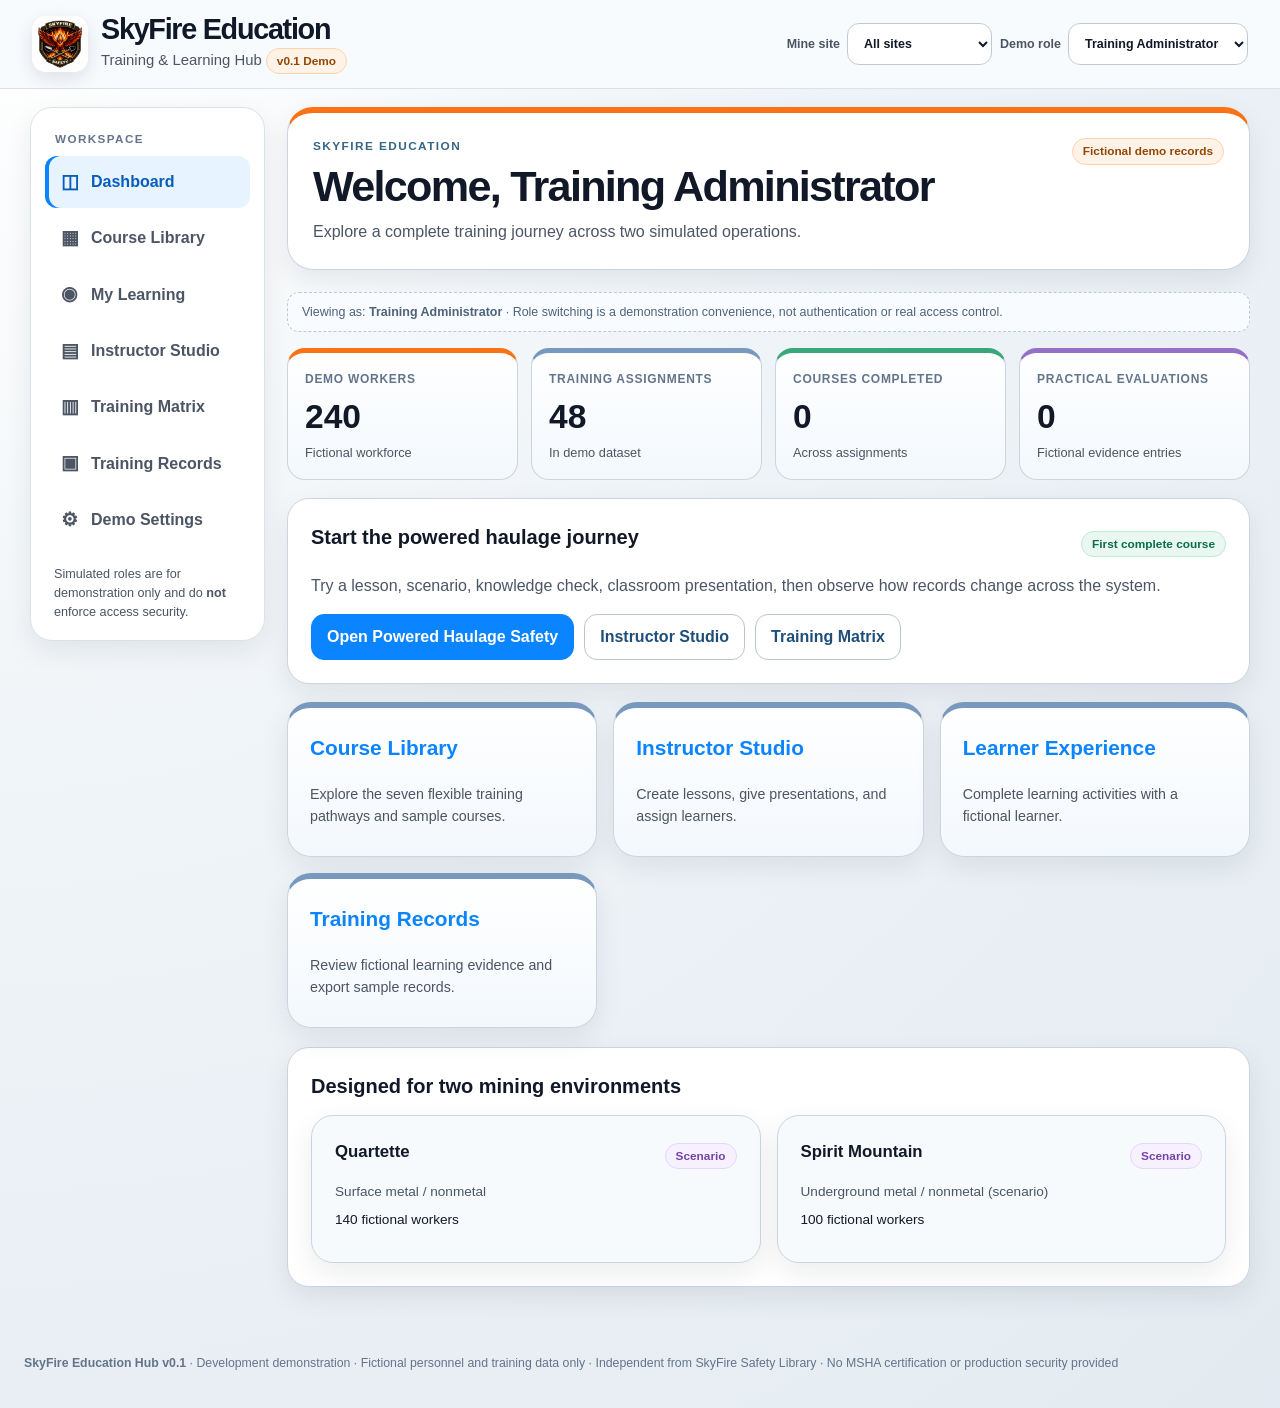
==== commit 1304274f: "fix(branding): publish original SkyFire shield icon on demo website" ====
--- a/index.html
+++ b/index.html
@@ -1,20 +1,260 @@
-<!doctype html>
-<html lang="en">
-<head>
-  <meta charset="utf-8" />
-  <meta name="viewport" content="width=device-width, initial-scale=1" />
-  <meta name="theme-color" content="#f8fbfe" />
-  <meta name="description" content="SkyFire Education Hub — fictional-data functional LMS prototype." />
-  <title>SkyFire Education Hub | Functional Prototype</title>
-  <link rel="icon" type="image/jpeg" href="assets/skyfire-logo-192.jpg" />
-  <link rel="apple-touch-icon" href="assets/skyfire-logo-512.jpg" />
-  <link rel="stylesheet" href="src/styles.css" />
-  <script type="module" src="src/app.js"></script>
-</head>
-<body>
-  <a href="#content" class="skip-link">Skip to main content</a>
-  <div id="app" class="app-shell">
-    <div class="loading-message">Loading SkyFire Education Hub…</div>
-  </div>
-</body>
-</html>
+<!doctype html><html lang="en"><head><meta charset="utf-8"/><meta name="viewport" content="width=device-width,initial-scale=1"/>
+<title>SkyFire Education Hub v0.1 — Standalone Demo</title><meta name="theme-color" content="#f8fbfe"/><meta name="robots" content="noindex,nofollow,noarchive"/>
+<link rel="icon" type="image/jpeg" href="assets/skyfire-logo-192.jpg"/><link rel="apple-touch-icon" href="assets/skyfire-logo-512.jpg"/><style>:root{--bg:#eef3f7;--card:#fff;--card-soft:#f7fafc;--text:#111827;--muted:#4b5563;--subtle:#64748b;--line:#cbd5e1;--line-soft:#d8e2ec;--accent:#0b84ff;--accent-dark:#1f4e79;--orange:#f97316;--shadow:0 10px 28px rgba(15,23,42,.08);--ok:#047857;--danger:#b91c1c}
+*{box-sizing:border-box} html{min-height:100%;scroll-behavior:smooth} body{margin:0;min-height:100vh;font-family:-apple-system,BlinkMacSystemFont,"Segoe UI",Roboto,Arial,sans-serif;background:radial-gradient(circle at top left,rgba(255,255,255,.95),rgba(238,243,247,.92) 42%,rgba(226,234,241,.98));color:var(--text);line-height:1.5} button,input,select,textarea{font:inherit} button{cursor:pointer} a{color:#075dbc} a:hover{text-decoration:underline} :focus-visible{outline:3px solid #70b7ff;outline-offset:2px} [hidden],.hidden{display:none!important}.skip-link{position:absolute;top:-50px;left:8px;background:#fff;padding:12px;z-index:500}.skip-link:focus{top:8px}
+.app-header{position:sticky;top:0;z-index:60;padding:14px clamp(15px,3vw,32px);background:rgba(248,251,254,.96);border-bottom:1px solid var(--line-soft);backdrop-filter:blur(10px)}.header-inner{max-width:1450px;margin:auto;display:flex;justify-content:space-between;align-items:center;gap:16px;flex-wrap:wrap}.brand-row{display:flex;align-items:center;gap:13px}.brand-logo{width:56px;height:56px;object-fit:cover;border-radius:14px;box-shadow:0 6px 18px rgba(15,23,42,.12)}.brand-title{font-size:clamp(1.3rem,3.3vw,1.8rem);font-weight:800;letter-spacing:-.045em;line-height:1.08;margin:0}.brand-subtitle{color:var(--muted);margin:3px 0 0;font-size:.93rem}.header-controls{display:flex;gap:8px;align-items:center;flex-wrap:wrap}.field-inline{display:flex;align-items:center;gap:7px;color:var(--muted);font-size:.78rem;font-weight:750}.field-inline select{min-width:145px}.select,.input,.textarea,select,input,textarea{max-width:100%;min-height:42px;padding:9px 12px;background:white;border:1px solid #bccada;border-radius:12px;color:var(--text)}.textarea,textarea{min-height:96px;resize:vertical}.input:focus,.select:focus,.textarea:focus{border-color:var(--accent)}.shell{max-width:1450px;margin:0 auto;padding:18px clamp(13px,3vw,30px) 45px;display:grid;grid-template-columns:235px minmax(0,1fr);gap:22px;align-items:start}.sidebar{position:sticky;top:105px;background:#fff;border:1px solid var(--line-soft);border-radius:22px;padding:14px;box-shadow:var(--shadow)}.sidebar-heading{font-size:.73rem;font-weight:800;letter-spacing:.12em;text-transform:uppercase;color:var(--subtle);margin:8px 10px}.nav-list{display:flex;flex-direction:column;gap:4px}.nav-link{width:100%;border:0;border-radius:12px;background:transparent;padding:12px 13px;color:var(--muted);font-weight:700;text-align:left;display:flex;align-items:center;gap:10px}.nav-link:hover{background:#edf6ff}.nav-link.active{background:#e7f3ff;color:#075dbc;box-shadow:inset 4px 0 #0b84ff}.nav-icon{width:23px;display:inline-flex;justify-content:center;font-size:1.18rem}.sidebar-note{font-size:.79rem;color:var(--muted);margin:19px 9px 4px}.content{min-width:0}.eyebrow{font-size:.74rem;color:#376685;letter-spacing:.12em;text-transform:uppercase;font-weight:800;margin:0 0 7px}.page-title{font-size:clamp(1.8rem,3.5vw,2.7rem);line-height:1.1;letter-spacing:-.04em;margin:0 0 9px}.page-subtitle{font-size:1rem;color:var(--muted);margin:0}.intro-card{background:#fff;border:1px solid var(--line);border-top:6px solid var(--orange);border-radius:26px;padding:25px;box-shadow:var(--shadow);margin-bottom:22px}.intro-top{display:flex;align-items:flex-start;justify-content:space-between;gap:12px;flex-wrap:wrap}.section{background:var(--card);border:1px solid var(--line);border-radius:22px;padding:23px;box-shadow:var(--shadow);margin-bottom:18px}.section.soft{background:var(--card-soft)}.section h2{font-size:1.25rem;margin:0 0 14px}.section h3{font-size:1.05rem;margin:0 0 10px}.section p{margin:8px 0}.grid{display:grid;grid-template-columns:repeat(auto-fit,minmax(240px,1fr));gap:16px}.metric-grid{display:grid;grid-template-columns:repeat(4,minmax(0,1fr));gap:13px;margin-bottom:18px}.metric{background:linear-gradient(180deg,#fff,#f3f8fd);border:1px solid var(--line);border-top:5px solid #7898bd;border-radius:18px;padding:17px;min-width:0}.metric.orange{border-top-color:var(--orange)}.metric.green{border-top-color:#3aa77b}.metric.purple{border-top-color:#9471c5}.metric-label{font-size:.75rem;text-transform:uppercase;letter-spacing:.06em;color:var(--subtle);font-weight:800}.metric-value{font-size:clamp(1.5rem,3vw,2.1rem);font-weight:800;line-height:1.2;margin-top:9px}.metric-detail{font-size:.8rem;color:var(--muted);margin-top:5px}.dashboard-tile{display:block;width:100%;min-height:155px;text-align:left;background:linear-gradient(180deg,#fff,#f3f8fd);border:1px solid var(--line);border-top:6px solid #7898bd;border-radius:24px;padding:22px;box-shadow:var(--shadow);color:inherit}.dashboard-tile:hover{border-top-color:var(--accent);transform:translateY(-1px)}.tile-title{color:var(--accent);font-weight:800;font-size:1.3rem;line-height:1.13}.tile-subtitle{display:block;margin-top:22px;color:var(--muted);font-size:.89rem}.warning,.notice{border:1px solid #e8c38b;border-left:5px solid var(--orange);background:#fff8ec;border-radius:13px;padding:12px 15px;font-size:.88rem}.notice{border-color:#b7d5e6;border-left-color:#0b84ff;background:#f1f8ff}.danger-note{background:#fff2f2;border-color:#f3c0c0;border-left-color:#d23b3b}.tag,.badge{display:inline-flex;align-items:center;gap:4px;border:1px solid #d3e2ed;background:#f0f6fc;color:#315778;border-radius:999px;padding:5px 10px;font-size:.74rem;font-weight:750;white-space:normal;line-height:1.2}.badge.orange{background:#fff3e7;border-color:#ffd1ae;color:#934706}.badge.green{background:#eaf8f2;border-color:#bde9d6;color:#086e4d}.badge.purple{background:#f7f0ff;border-color:#e7d6fb;color:#7545a2}.badge.gray{background:#f5f6f8;border-color:#e2e8f0;color:#475569}.badge.red{background:#fff1f1;border-color:#f2c2c2;color:#9d2929}.flex{display:flex;align-items:center;gap:10px;flex-wrap:wrap}.spread{display:flex;align-items:center;justify-content:space-between;gap:12px;flex-wrap:wrap}.stack{display:flex;flex-direction:column;gap:12px}.muted{color:var(--muted)}.small{font-size:.85rem}.tiny{font-size:.75rem}.section-label{font-size:.77rem;color:var(--subtle);text-transform:uppercase;letter-spacing:.08em;font-weight:800}.btn{min-height:43px;padding:10px 15px;border:1px solid #b8c6d4;border-radius:13px;background:#fff;font-weight:750;color:#1f4e79;display:inline-flex;align-items:center;justify-content:center;gap:7px;text-decoration:none}.btn:hover{background:#edf6ff;text-decoration:none}.btn.primary{background:#0b84ff;border-color:#0b84ff;color:#fff}.btn.primary:hover{background:#006bd6}.btn.ghost{background:transparent}.btn.danger{color:var(--danger);border-color:#efb9b9}.btn.small{min-height:34px;font-size:.8rem;padding:6px 10px;border-radius:10px}.btn:disabled{cursor:not-allowed;opacity:.45}.course-card{border:1px solid var(--line-soft);border-top:5px solid #7ba0c5;border-radius:20px;padding:18px;background:linear-gradient(180deg,#fff,#f9fcff);display:flex;flex-direction:column;gap:9px;min-height:225px}.course-card h3{font-size:1.16rem;line-height:1.2;margin:0}.course-card p{font-size:.85rem;color:var(--muted);margin:0;flex:1}.course-card .course-action{margin-top:auto}.filter-row{display:flex;gap:10px;flex-wrap:wrap;margin-bottom:16px;align-items:center}.filter-row input{flex:2;min-width:190px}.filter-row select{flex:1;min-width:165px}.table-scroll{overflow:auto;border:1px solid var(--line-soft);border-radius:16px}.data-table{width:100%;border-collapse:collapse;text-align:left;font-size:.85rem;min-width:620px}.data-table th,.data-table td{padding:12px 14px;vertical-align:middle;border-bottom:1px solid var(--line-soft)}.data-table th{background:#edf4f9;color:#315778;font-weight:800;position:sticky;top:0}.data-table tbody tr:last-child td{border-bottom:0}.data-table tbody tr:nth-child(even){background:#fbfdfe}.progress-track{height:9px;background:#e0eaf2;border-radius:100px;overflow:hidden;min-width:70px}.progress-fill{height:100%;background:#0b84ff;border-radius:100px}.progress-fill.done{background:#14906a}.progress-label{display:block;font-size:.76rem;color:var(--muted);margin-top:5px}.lesson-list{display:grid;gap:9px}.lesson-button{width:100%;display:flex;align-items:center;gap:12px;text-align:left;padding:13px;border:1px solid var(--line);background:#fff;border-radius:14px;color:inherit}.lesson-button:hover{border-color:#79b5e6;background:#f6fbff}.lesson-button.active{border-color:#0b84ff;background:#eaf5ff}.lesson-number{border-radius:11px;background:#eaf2f9;color:#185b83;min-width:37px;height:37px;display:grid;place-items:center;font-weight:800}.lesson-type{font-size:.7rem;text-transform:uppercase;letter-spacing:.07em;color:var(--subtle);font-weight:800}.lesson-layout{display:grid;grid-template-columns:290px minmax(0,1fr);gap:17px;align-items:start}.lesson-display{min-width:0;padding:20px;background:var(--card-soft);border:1px solid var(--line-soft);border-radius:19px}.lesson-display p{font-size:.98rem;line-height:1.65}.choice{display:flex;align-items:flex-start;gap:12px;border:1px solid var(--line);border-radius:13px;background:#fff;padding:13px;margin-bottom:10px;cursor:pointer}.choice:hover{background:#f4f9fe}.choice input{margin-top:4px;min-height:auto}.choice.correct{border-color:#64c6a4;background:#eaf8f2}.choice.incorrect{border-color:#e99a9a;background:#fff1f1}.feedback{border:1px solid #b9d7e9;border-radius:13px;background:#eff8ff;padding:14px;margin-top:13px}.feedback.good{border-color:#a4dac6;background:#edf9f3}.feedback.bad{border-color:#f3bcbc;background:#fff4f4}.form-grid{display:grid;grid-template-columns:repeat(2,minmax(0,1fr));gap:14px}.form-field{display:flex;flex-direction:column;gap:6px}.form-field.full{grid-column:1/-1}.form-field label{font-weight:750;font-size:.83rem;color:#374b61}.form-field input,.form-field textarea,.form-field select{width:100%}.form-help{font-size:.74rem;color:var(--muted)}.checklist{display:grid;gap:12px}.check-row{display:flex;align-items:flex-start;gap:11px;padding:11px;border-radius:12px;border:1px solid var(--line-soft);background:#fff}.check-row input{margin-top:5px;min-height:auto;transform:scale(1.1)}.timeline{display:grid;gap:10px}.timeline-item{display:flex;align-items:flex-start;gap:13px;padding:13px 0;border-bottom:1px solid var(--line-soft)}.timeline-item:last-child{border-bottom:0}.timeline-dot{height:10px;width:10px;border-radius:50%;background:#0b84ff;margin-top:6px;flex:none}.footer{max-width:1450px;margin:4px auto;padding:0 24px 32px;font-size:.77rem;color:var(--subtle)}.bar-outer{height:12px;border-radius:20px;background:#e4edf4;overflow:hidden}.bar-inner{height:100%;background:#0b84ff;border-radius:20px;transition:width .2s}.modal-overlay{position:fixed;inset:0;background:rgba(10,26,45,.65);z-index:100;display:flex;align-items:center;justify-content:center;padding:18px}.modal{background:#fff;width:min(900px,100%);max-height:92vh;overflow:auto;border:1px solid #b7c9d6;border-radius:25px;padding:25px;box-shadow:0 32px 80px rgba(0,0,0,.28)}.presenter{display:flex;flex-direction:column;justify-content:space-between;min-height:420px;background:linear-gradient(135deg,#173c60,#0c6cbd);border-radius:21px;color:#fff;padding:34px}.presenter h2{font-size:clamp(2rem,4vw,3.2rem);line-height:1.12;margin:8px 0 18px}.presenter p{font-size:clamp(1.15rem,2vw,1.45rem);max-width:790px;line-height:1.7}.presenter .badge{background:rgba(255,255,255,.14);color:#fff;border-color:rgba(255,255,255,.28)}.presenter-controls{display:flex;align-items:center;justify-content:space-between;gap:8px;flex-wrap:wrap}.presenter-notes{border-left:4px solid #f97316;background:#fff8eb;color:#69430e;padding:15px;border-radius:10px;margin-top:12px}.empty{text-align:center;padding:28px;color:var(--muted)}.toast{position:fixed;z-index:200;bottom:24px;right:24px;background:#173c60;color:#fff;padding:12px 18px;border-radius:12px;box-shadow:var(--shadow);max-width:min(380px,90vw);font-size:.87rem}.two-col{display:grid;grid-template-columns:1fr 1fr;gap:14px}.course-outline{margin:8px 0;padding-left:20px}.course-outline li{margin-bottom:6px}.role-note{border:1px dashed #b9c9d7;color:#4f6278;background:#f8fbff;padding:10px 14px;border-radius:12px;font-size:.78rem;margin-bottom:16px} .loading-message{max-width:500px;margin:100px auto;padding:40px;text-align:center}
+@media(max-width:1120px){.metric-grid{grid-template-columns:repeat(2,minmax(0,1fr))}.lesson-layout{grid-template-columns:240px minmax(0,1fr)}}
+@media(max-width:830px){.app-header{position:static}.header-inner{align-items:flex-start}.header-controls{width:100%;justify-content:space-between}.shell{grid-template-columns:1fr;gap:13px;padding-top:13px}.sidebar{position:static;border-radius:16px;padding:10px}.sidebar-heading,.sidebar-note{display:none}.nav-list{flex-direction:row;overflow-x:auto;scroll-snap-type:x mandatory}.nav-link{white-space:nowrap;flex:0 0 auto;padding:10px 12px;scroll-snap-align:start}.content{width:100%}.lesson-layout{grid-template-columns:1fr}.lesson-list{grid-template-columns:repeat(auto-fit,minmax(190px,1fr))}}
+@media(max-width:560px){.header-controls{display:grid;grid-template-columns:1fr 1fr}.field-inline{display:flex;flex-direction:column;align-items:stretch;gap:3px}.field-inline select{min-width:0;width:100%}.brand-logo{width:49px;height:49px}.intro-card{border-radius:20px;padding:19px}.section{border-radius:18px;padding:17px}.metric-grid{grid-template-columns:repeat(2,minmax(0,1fr));gap:8px}.metric{padding:12px}.metric-value{font-size:1.6rem}.metric-label{font-size:.65rem}.grid,.two-col,.form-grid{grid-template-columns:1fr}.form-field.full{grid-column:auto}.filter-row input,.filter-row select{width:100%}.presenter{padding:22px;min-height:340px}.modal{padding:15px}.sidebar{margin-bottom:2px}.page-title{font-size:1.9rem}}
+@media(prefers-reduced-motion:reduce){*,*::before,*::after{animation:none!important;transition:none!important;scroll-behavior:auto!important}}
+/* Avoid intrinsic-width expansion when the mobile navigation scrolls horizontally. */
+@media(max-width:830px){.shell,.sidebar,.content{min-width:0}.sidebar{width:100%;overflow:hidden}.nav-list{width:100%;min-width:0;max-width:100%;overflow-x:auto}.nav-link{width:auto}}
+</style></head><body><a href="#content" class="skip-link">Skip to main content</a><div id="app"></div><script>// Entirely fictional demonstration records. No real workers, qualifications, or certifications.
+const SITE_ALL = 'all';
+const SITES = [
+  {id:'quartette',name:'Quartette',operation:'Surface metal / nonmetal',region:'Southern Nevada',accent:'#0b84ff'},
+  {id:'spirit',name:'Spirit Mountain',operation:'Underground metal / nonmetal (scenario)',region:'Southern Nevada',accent:'#a45ccc'},
+];
+const ACADEMIES = [
+  'Core Training','Technical & Role-Specific','Hazard Awareness','Site-Specific Training',
+  'Emergency Preparedness','Leadership & Supervision','Professional Development',
+];
+const names = [
+  ['Jordan','Reyes'],['Taylor','Morgan'],['Avery','Chen'],['Morgan','Patel'],['Casey','Brooks'],
+  ['Riley','Young'],['Sam','Rivera'],['Cameron','Lee'],['Alex','Martinez'],['Jamie','Turner'],
+  ['Drew','Miller'],['Dakota','Nguyen'],['Robin','Walker'],['Skyler','Hall'],['Kendall','Adams'],
+  ['Bailey','Jackson'],['Parker','Davis'],['Sidney','Allen'],['Devin','Flores'],['Quinn','Garcia'],
+  ['Rowan','Wilson'],['Jules','Carter'],['Shay','Moore'],['Finley','Scott'],['Emerson','King'],
+];
+function makeLearners(){
+  const jobs=['Haul Truck Operator','Plant Operator','Maintenance Technician','General Miner','Heavy Equipment Operator','Supervisor','Environmental Technician','Electrician','Contractor - Service'];
+  return Array.from({length:240},(_,i)=>{
+    const [first,last]=names[i%names.length];
+    const site=i<140?'quartette':'spirit';
+    const job=jobs[(i*7+Math.floor(i/17))%jobs.length];
+    return {id:`W-${String(i+1).padStart(3,'0')}`,name:`${first} ${names[Math.floor(i/names.length)%names.length][1]}`,site,job,contractor:job.startsWith('Contractor'),kind:'fictional'};
+  });
+}
+const BASE_COURSES = [
+  {
+    id:'powered-haulage',name:'Powered Haulage Safety',academy:'Hazard Awareness',audience:'All workforce & participating contractors',scope:'all',duration:'35–50 min',status:'Demonstration course',required:true,
+    summary:'Recognize mobile equipment risks, establish safe separation, communicate clearly, and apply site traffic controls.',
+    objectives:['Identify blind spots and interaction hazards','Apply practical pedestrian and vehicle separation controls','Respond appropriately to unexpected mobile-equipment conditions'],
+    lessons:[
+      {id:'ph-intro',title:'Know the mobile equipment environment',type:'read',minutes:8,
+        content:'Powered haulage hazards include moving equipment, restricted visibility, unstable or congested travel routes, unexpected pedestrian movement, backing, and improper communication. Identify designated traffic routes, exclusion zones, and warning devices before entering operating areas. This sample lesson is general safety education, not a mine-specific procedure.'},
+      {id:'ph-audio',title:'Audio briefing: Pause, make contact, confirm',type:'audio',minutes:6,
+        content:'Before approaching active mobile equipment, stop in a safe location. Make positive contact with the operator using the mine’s approved communication method. Do not assume the operator sees you. Wait for a clear acknowledgment and permission before proceeding. If communication fails, remain outside the operating zone and notify supervision.'},
+      {id:'ph-scenario',title:'Scenario: Walking near an active haul route',type:'scenario',minutes:8,
+        content:'You need to reach a service area across an active equipment route. A haul truck is preparing to reverse, and you cannot confirm the operator has seen you.',
+        options:['Cross quickly while the truck is still stationary','Stop outside the operating zone and establish positive communication before crossing','Signal briefly and walk behind the reversing truck'],correct:1,
+        feedback:'The safe response is to remain outside the operating zone until positive communication and the site’s crossing procedures are satisfied.'},
+      {id:'ph-quiz',title:'Knowledge check: Mobile equipment interfaces',type:'quiz',minutes:10,
+        questions:[
+          {q:'What is the safest response when you cannot confirm that an operator sees you?',options:['Stay clear and establish positive communication','Walk faster through the area','Rely on reflective clothing alone'],correct:0,why:'Do not enter an operating zone without the site-required acknowledgment and controls.'},
+          {q:'Why are blind spots important around large equipment?',options:['All blind spots are eliminated by backup alarms','Operators may be unable to see pedestrians or smaller vehicles','Blind spots occur only in poor weather'],correct:1,why:'Equipment geometry and operating conditions can severely restrict visibility.'},
+          {q:'What should govern pedestrian crossings?',options:['The shortest walking route','An employee’s personal judgment only','Site traffic controls and confirmed operator communication'],correct:2,why:'Follow established traffic management and positive communication procedures.'},
+          {q:'What should you do if a communication method fails?',options:['Proceed if the equipment appears stationary','Remain outside the hazard area and escalate appropriately','Use hand signals even if unseen'],correct:1,why:'A failed communication control must not be replaced by assumption.'}
+        ]}
+    ],
+    checklist:['Describes site traffic controls and pedestrian exclusion areas','Demonstrates approved positive communication before entering operating zones','Identifies hazards in a realistic equipment interaction scenario'],
+    instructorNotes:"Ask learners to connect each hazard to the actual site\'s traffic-management plan. A quiz score is not an operational authorization or a Part 48 certification."
+  },
+  {
+    id:'inspection-ready',name:'When an MSHA Inspector Arrives',academy:'Leadership & Supervision',audience:'Supervisors / leadership',scope:'all',duration:'25 min',status:'Preview lesson',required:false,
+    summary:'A professional introduction to inspection roles, accurate communication, records access, and escalation.',objectives:['Understand inspection coordination'],
+    lessons:[{id:'ins-read',title:'Professional inspection readiness',type:'read',minutes:12,content:'Treat inspections as an opportunity to demonstrate actual operating conditions and correct hazards. Communicate accurately, preserve records, respect miner rights, and follow operator procedures for escorting visitors and escalating findings. Training must be checked against current law and site policy.'}],checklist:[],instructorNotes:'Validate with counsel and leadership before operational use.'
+  },
+  {
+    id:'emergency-tabletop',name:'Emergency Communications Tabletop',academy:'Emergency Preparedness',audience:'All roles',scope:'all',duration:'25 min',status:'Preview lesson',required:false,
+    summary:'Practice identifying an emergency, communicating essential details, and following command procedures.',objectives:['Communicate promptly and clearly'],lessons:[{id:'er-read',title:'The first report',type:'read',minutes:10,content:'Report the location, observed conditions, people affected, immediate hazards, and actions taken. Follow the approved emergency response plan and never enter an unsafe area to investigate without authorization.'}],checklist:[],instructorNotes:'Do not replace live drills or required mine rescue exercises.'
+  },
+  {
+    id:'leading-listening',name:'Leading Through Listening',academy:'Leadership & Supervision',audience:'Open elective',scope:'all',duration:'20 min',status:'Preview lesson',required:false,
+    summary:'Practice respectful coaching, open questions, and actionable feedback.',objectives:['Ask better coaching questions'],lessons:[{id:'listen-read',title:'Connect before correcting',type:'read',minutes:8,content:'Describe the observable behavior, ask what the employee saw or expected, listen without interrupting, and agree on a safer next step. Maintain clear standards while respecting experienced miners.'}],checklist:[],instructorNotes:'Use real-world examples that respect worker experience.'
+  },
+  {
+    id:'quartette-routes',name:'Quartette Traffic Routes — Orientation',academy:'Site-Specific Training',audience:'Quartette personnel',scope:'quartette',duration:'15 min',status:'Concept preview',required:false,
+    summary:'Placeholder structure for future approved traffic maps, routes, and pedestrian access rules.',objectives:['Recognize need for current site maps'],lessons:[{id:'q-read',title:'Site-specific controls required',type:'read',minutes:5,content:'This sample contains no actual Quartette traffic map or approved procedure. Before operational use, add and approve site routes, signage, speed restrictions, pedestrian crossings, and emergency access information.'}],checklist:[],instructorNotes:'Do not enter actual site procedures without approval.'
+  },
+  {
+    id:'spirit-ground',name:'Underground Hazard Recognition',academy:'Hazard Awareness',audience:'Underground personnel',scope:'spirit',duration:'20 min',status:'Concept preview',required:false,
+    summary:'A starting point for ground control, ventilation, visibility, and emergency escape awareness.',objectives:['Identify relevant underground hazards'],lessons:[{id:'u-read',title:'Pause and assess',type:'read',minutes:7,content:'Underground hazards may include unstable ground, air quality, restricted access, moving equipment, and limited escape routes. Follow site-specific ground control, ventilation, and emergency procedures. No underground mine plan is represented here.'}],checklist:[],instructorNotes:'Validate against applicable Part 48 Subpart A and mine operating conditions.'
+  },
+  {
+    id:'professionalism',name:'Professional Communication at Work',academy:'Professional Development',audience:'Open elective',scope:'all',duration:'18 min',status:'Preview lesson',required:false,
+    summary:'Professional conduct, constructive feedback, and clear operational handoffs.',objectives:['Strengthen professional communication'],lessons:[{id:'pr-read',title:'Clear handoffs and accountability',type:'read',minutes:7,content:'A useful handoff explains what happened, what is still open, what risk remains, and who owns the next action. Avoid speculation and label unknowns clearly. Invite questions and repeat-back when consequences are significant.'}],checklist:[],instructorNotes:'Use scenarios from fictional work situations.'
+  },
+];
+function freshState(){
+  const learners=makeLearners();
+  return {
+    schema:1,createdAt:'2026-11-21',courses:structuredClone(BASE_COURSES),learners,
+    // First 48 workers have a fictional assignment. Everything else can be assigned from Studio.
+    assignments:learners.slice(0,48).map(p=>({courseId:'powered-haulage',learnerId:p.id,assignedAt:'2026-11-21'})),
+    progress:{},evaluations:[],activity:[]
+  };
+}
+
+const STORAGE_KEY = 'skyfire-education-demo-v01';
+let state;
+let inMemoryOnly=false;
+const listeners=new Set();
+const clone=x=>JSON.parse(JSON.stringify(x));
+function load(){
+  if(state)return state;
+  try {
+    const saved=localStorage.getItem(STORAGE_KEY);
+    if(saved){const parsed=JSON.parse(saved);if(parsed.schema===1&&Array.isArray(parsed.courses)&&Array.isArray(parsed.learners))state=parsed;}
+  } catch {inMemoryOnly=true;}
+  state ||=freshState();return state;
+}
+function getState(){return load();}
+function isMemoryOnly(){return inMemoryOnly;}
+function save(mutator){
+  const draft=clone(load());mutator(draft);state=draft;
+  try {localStorage.setItem(STORAGE_KEY,JSON.stringify(state));inMemoryOnly=false;} catch {inMemoryOnly=true;}
+  for(const cb of listeners)cb(state);
+}
+function subscribe(cb){listeners.add(cb);return()=>listeners.delete(cb);}
+function reset(){state=freshState();try{localStorage.setItem(STORAGE_KEY,JSON.stringify(state));inMemoryOnly=false;}catch{inMemoryOnly=true;}for(const cb of listeners)cb(state);}
+function exportDemo(){const blob=new Blob([JSON.stringify(load(),null,2)],{type:'application/json'});const url=URL.createObjectURL(blob);const a=document.createElement('a');a.href=url;a.download='skyfire-education-fictional-demo.json';a.click();setTimeout(()=>URL.revokeObjectURL(url),1000);}
+async function importDemo(file){
+ const value=JSON.parse(await file.text());
+ if(value.schema!==1||!Array.isArray(value.courses)||!Array.isArray(value.learners)||!Array.isArray(value.assignments)||!value.progress||!Array.isArray(value.evaluations))throw new Error('Incompatible demo export');
+ if(value.learners.some(x=>x.kind!=='fictional'))throw new Error('Only fictional demo records are accepted');
+ state=value;
+ try{localStorage.setItem(STORAGE_KEY,JSON.stringify(state));inMemoryOnly=false;}catch{inMemoryOnly=true;}
+ for(const cb of listeners)cb(state);
+}
+const progressFor=(courseId,learnerId)=>getState().progress[`${courseId}:${learnerId}`]||{completed:[],quiz:null,scenario:null};
+function updateProgress(courseId,learnerId,patch){
+ save(s=>{const key=`${courseId}:${learnerId}`;const p=s.progress[key]||{completed:[],quiz:null,scenario:null};s.progress[key]={...p,...patch,updatedAt:new Date().toISOString()};});
+}
+const assigned=(courseId,learnerId)=>getState().assignments.some(a=>a.courseId===courseId&&a.learnerId===learnerId);
+function assignCourse(courseId,ids){
+ save(s=>{for(const learnerId of ids)if(!s.assignments.some(a=>a.courseId===courseId&&a.learnerId===learnerId))s.assignments.push({courseId,learnerId,assignedAt:new Date().toISOString().slice(0,10)});});
+}
+function courseCompletion(course,learnerId){
+ const p=progressFor(course.id,learnerId);return {done:course.lessons.filter(l=>p.completed.includes(l.id)).length,total:course.lessons.length,ready:course.lessons.every(l=>p.completed.includes(l.id))};
+}
+
+
+const $=(s,root=document)=>root.querySelector(s);
+const esc=(val)=>String(val??'').replace(/[&<>"']/g,c=>({'&':'&amp;','<':'&lt;','>':'&gt;','"':'&quot;',"'":'&#39;'}[c]));
+const id=(prefix)=>`${prefix}-${Date.now().toString(36)}-${Math.random().toString(36).slice(2,6)}`;
+const fmtDate=(v)=>v?new Date(v).toLocaleDateString(undefined,{year:'numeric',month:'short',day:'numeric'}):'—';
+const percent=(a,b)=>b?Math.round(100*a/b):0;
+const statusClass=(s)=>s==='Complete'?'green':s==='In progress'?'orange':s==='Not assigned'?'gray':'purple';
+const icon={dashboard:'◫',catalog:'▦',my:'◉',studio:'▤',matrix:'▥',records:'▣',settings:'⚙'};
+const ui={view:'dashboard',role:'admin',site:'all',learnerId:'W-001',courseId:'powered-haulage',lessonId:'ph-intro',studioCourseId:'powered-haulage',category:'all',search:'',matrixSearch:'',matrixPage:1,quizFeedback:null,scenarioFeedback:null,presenter:false,presenterStep:0,presenterNotes:false,toast:'',recordLearnerId:'W-001'};
+const nav=[['dashboard','Dashboard'],['catalog','Course Library'],['my','My Learning'],['studio','Instructor Studio'],['matrix','Training Matrix'],['records','Training Records'],['settings','Demo Settings']];
+const roleLabel={admin:'Training Administrator',instructor:'Instructor',learner:'Learner',supervisor:'Supervisor'};
+let toastTimer;
+function course(courseId){return getState().courses.find(x=>x.id===courseId);}
+function worker(learnerId){return getState().learners.find(x=>x.id===learnerId);}
+function shownLearners(){return getState().learners.filter(p=>ui.site==='all'||p.site===ui.site);}
+function siteName(s){return SITES.find(x=>x.id===s)?.name||s;}
+function badge(text,kind='gray'){return `<span class="badge ${kind}">${esc(text)}</span>`;}
+function button(label,action,props='',cls='btn'){return `<button type="button" class="${cls}" data-action="${esc(action)}" ${props}>${esc(label)}</button>`;}
+function progressBar(done,total){const n=percent(done,total);return `<div class="progress-track" role="progressbar" aria-valuenow="${n}" aria-valuemin="0" aria-valuemax="100" aria-label="Course progress"><div class="progress-fill ${n===100?'done':''}" style="width:${n}%"></div></div><span class="progress-label">${done} of ${total} lessons · ${n}%</span>`;}
+function assignedCourses(learnerId){const s=getState();return s.assignments.filter(a=>a.learnerId===learnerId).map(a=>s.courses.find(c=>c.id===a.courseId)).filter(Boolean);}
+function evaluation(courseId,learnerId){return getState().evaluations.filter(e=>e.courseId===courseId&&e.learnerId===learnerId).at(-1);}
+function outcome(courseId,learnerId){const c=course(courseId);if(!c)return 'Unknown';if(!assigned(courseId,learnerId))return 'Not assigned';const p=courseCompletion(c,learnerId);if(p.ready)return 'Complete';if(p.done>0)return 'In progress';return 'Assigned';}
+function completionCount(learners){return getState().assignments.filter(a=>learners.some(l=>l.id===a.learnerId)&&course(a.courseId)&&courseCompletion(course(a.courseId),a.learnerId).ready).length;}
+function snack(text){ui.toast=text;render();clearTimeout(toastTimer);toastTimer=setTimeout(()=>{ui.toast='';$('.toast')?.remove();},2800);}
+function navigate(view){ui.view=view;ui.quizFeedback=null;ui.scenarioFeedback=null;ui.presenter=false;render();window.scrollTo({top:0,behavior:'instant'});}
+function selectCourse(courseId){const c=course(courseId);if(!c)return;ui.courseId=courseId;ui.lessonId=c.lessons[0]?.id||null;ui.quizFeedback=null;ui.scenarioFeedback=null;navigate('course');}
+
+function topbar(){const s=getState();const selectPeople=s.learners.filter(x=>x.site===ui.site||ui.site==='all').slice(0,60);const selected=worker(ui.learnerId);if(selected&&!selectPeople.some(x=>x.id===selected.id))selectPeople.unshift(selected);
+ return `<header class="app-header"><div class="header-inner"><div class="brand-row">
+ <img class="brand-logo" src="assets/skyfire-logo-192.jpg" alt="SkyFire logo">
+ <div><h1 class="brand-title">SkyFire Education</h1><p class="brand-subtitle">Training & Learning Hub <span class="badge orange">v0.1 Demo</span></p></div></div>
+ <div class="header-controls">
+ <label class="field-inline">Mine site <select id="siteSelect" aria-label="Filter mine site"><option value="all" ${ui.site==='all'?'selected':''}>All sites</option>${SITES.map(x=>`<option value="${x.id}" ${ui.site===x.id?'selected':''}>${esc(x.name)}</option>`).join('')}</select></label>
+ <label class="field-inline">Demo role <select id="roleSelect" aria-label="Switch simulated role">${Object.entries(roleLabel).map(([v,t])=>`<option value="${v}" ${ui.role===v?'selected':''}>${esc(t)}</option>`).join('')}</select></label>
+ ${ui.role==='learner'?`<label class="field-inline">Demo learner <select id="learnerSelect" aria-label="Select fictional learner">${selectPeople.map(p=>`<option value="${p.id}" ${p.id===ui.learnerId?'selected':''}>${esc(p.name)} (${p.id})</option>`).join('')}</select></label>`:''}
+ </div></div></header>`;
+}
+function sidebar(){return `<aside class="sidebar"><p class="sidebar-heading">Workspace</p><nav class="nav-list" aria-label="Main navigation">${nav.map(([v,t])=>`<button type="button" data-action="navigate" data-view="${v}" class="nav-link ${ui.view===v?'active':''}" ${ui.role==='learner'&&['studio','matrix'].includes(v)?'hidden':''} ${ui.role==='instructor'&&v==='matrix'?'':' '} aria-current="${ui.view===v?'page':'false'}"><span class="nav-icon" aria-hidden="true">${icon[v]}</span>${t}</button>`).join('')}</nav><p class="sidebar-note">Simulated roles are for demonstration only and do <strong>not</strong> enforce access security.</p></aside>`;}
+function intro(title,subtitle,eyebrow='SkyFire Education'){return `<div class="intro-card"><div class="intro-top"><div><p class="eyebrow">${esc(eyebrow)}</p><h1 class="page-title">${esc(title)}</h1><p class="page-subtitle">${esc(subtitle)}</p></div>${badge('Fictional demo records','orange')}</div></div>`;}
+function metrics(){const people=shownLearners();const ids=new Set(people.map(x=>x.id));const assignments=getState().assignments.filter(x=>ids.has(x.learnerId));const completed=completionCount(people);const evaluations=getState().evaluations.filter(x=>ids.has(x.learnerId));return `<div class="metric-grid"><div class="metric orange"><div class="metric-label">Demo workers</div><div class="metric-value">${people.length}</div><div class="metric-detail">Fictional workforce</div></div><div class="metric"><div class="metric-label">Training assignments</div><div class="metric-value">${assignments.length}</div><div class="metric-detail">In demo dataset</div></div><div class="metric green"><div class="metric-label">Courses completed</div><div class="metric-value">${completed}</div><div class="metric-detail">Across assignments</div></div><div class="metric purple"><div class="metric-label">Practical evaluations</div><div class="metric-value">${evaluations.length}</div><div class="metric-detail">Fictional evidence entries</div></div></div>`;}
+function dashboard(){const who=ui.role==='learner'?worker(ui.learnerId)?.name:roleLabel[ui.role];return intro(`Welcome, ${who||'SkyFire learner'}`,'Explore a complete training journey across two simulated operations.')+`<div class="role-note">Viewing as: <strong>${esc(roleLabel[ui.role])}</strong> · Role switching is a demonstration convenience, not authentication or real access control.</div>${metrics()}<section class="section"><div class="spread"><h2>Start the powered haulage journey</h2>${badge('First complete course','green')}</div><p class="muted">Try a lesson, scenario, knowledge check, classroom presentation, then observe how records change across the system.</p><div class="flex" style="margin-top:16px">${button('Open Powered Haulage Safety','open-course','data-course="powered-haulage"','btn primary')}${button('Instructor Studio','navigate','data-view="studio"')}${button('Training Matrix','navigate','data-view="matrix"')}</div></section><div class="grid">${[['Course Library','Explore the seven flexible training pathways and sample courses.','catalog'],['Instructor Studio','Create lessons, give presentations, and assign learners.','studio'],['Learner Experience','Complete learning activities with a fictional learner.','my'],['Training Records','Review fictional learning evidence and export sample records.','records']].map(([t,d,v])=>`<button class="dashboard-tile" data-action="navigate" data-view="${v}"><span class="tile-title">${esc(t)}</span><span class="tile-subtitle">${esc(d)}</span></button>`).join('')}</div><section class="section" style="margin-top:19px"><h2>Designed for two mining environments</h2><div class="grid">${SITES.map(x=>`<div class="section soft" style="margin:0"><div class="spread"><h3>${esc(x.name)}</h3>${badge('Scenario','purple')}</div><p class="muted small">${esc(x.operation)}</p><p class="small">${getState().learners.filter(p=>p.site===x.id).length} fictional workers</p></div>`).join('')}</div></section>`;}
+function courseCard(c){const assignedCount=getState().assignments.filter(a=>a.courseId===c.id).length;return `<article class="course-card"><div class="flex">${badge(c.academy)}${c.scope==='all'?'':badge(siteName(c.scope),'purple')}</div><h3>${esc(c.name)}</h3><p>${esc(c.summary)}</p><div class="flex small muted"><span>◷ ${esc(c.duration)}</span><span>• ${assignedCount} assigned</span></div><div class="course-action spread">${badge(c.status,c.id==='powered-haulage'?'green':'gray')}${button('Open course','open-course',`data-course="${esc(c.id)}"`,'btn primary small')}</div></article>`;}
+function catalog(){const courses=getState().courses.filter(c=>(ui.site==='all'||c.scope==='all'||c.scope===ui.site)&&(ui.category==='all'||c.academy===ui.category)&&`${c.name} ${c.summary} ${c.academy}`.toLowerCase().includes(ui.search.toLowerCase()));return intro('Course Library','Browse required training, technical learning, leadership, emergency response, and professional development.')+`<section class="section"><div class="filter-row"><input aria-label="Search courses" id="courseSearch" value="${esc(ui.search)}" placeholder="Search courses..."/><select id="categorySelect" aria-label="Filter learning pathway"><option value="all">All pathways</option>${ACADEMIES.map(a=>`<option value="${esc(a)}" ${ui.category===a?'selected':''}>${esc(a)}</option>`).join('')}</select></div><div class="grid">${courses.length?courses.map(courseCard).join(''):'<p class="empty">No courses match the filters.</p>'}</div></section>`;}
+function myLearning(){const me=worker(ui.learnerId);const cs=assignedCourses(ui.learnerId);return intro('My Learning',`Learner workspace for ${me?.name||'fictional learner'}. Track assigned lessons and pursue additional learning.`)+`<div class="notice">All scores, qualifications, and progress are fictional demonstration data. Completing these lessons does not constitute Part 48 certification or authorize equipment operation.</div><section class="section"><div class="spread"><h2>Assigned learning</h2><label class="field-inline">Demo learner <select id="myLearnerSelect" aria-label="Select learner in learning workspace">${getState().learners.slice(0,75).map(p=>`<option value="${p.id}" ${p.id===ui.learnerId?'selected':''}>${esc(p.name)} (${p.id})</option>`).join('')}</select></label></div>${cs.length?cs.map(c=>{const p=courseCompletion(c,ui.learnerId);return `<div class="section soft"><div class="spread"><div><h3>${esc(c.name)}</h3><p class="muted small">${esc(c.academy)}</p></div>${badge(outcome(c.id,ui.learnerId),statusClass(outcome(c.id,ui.learnerId)))}</div>${progressBar(p.done,p.total)}<div class="flex" style="margin-top:12px">${button('Continue course','open-course',`data-course="${esc(c.id)}"`,'btn primary small')}</div></div>`}).join(''):'<p class="empty">No assigned courses yet. Enroll in an elective from the Course Library or assign training in Instructor Studio.</p>'}</section><section class="section"><h2>Explore electives</h2><p class="muted">Optional courses are open for this demonstration; production access rules will be configurable.</p><div class="grid">${getState().courses.filter(c=>!c.required&&!assigned(c.id,ui.learnerId)).slice(0,3).map(courseCard).join('')}</div></section>`;}
+function lessonContent(l,c){const p=progressFor(c.id,ui.learnerId),complete=p.completed.includes(l.id);
+let html=`<p class="eyebrow">${esc(l.type==='read'?'Read & reflect':l.type==='audio'?'Listen & learn':l.type==='scenario'?'Scenario practice':'Knowledge assessment')}</p><h2>${esc(l.title)}</h2><p style="white-space:pre-wrap">${esc(l.content||'')}</p>`;
+if(l.type==='read')html+=`<div class="flex">${badge(complete?'Reviewed':'Review pending',complete?'green':'orange')}${button(complete?'Review again':'Mark lesson reviewed','complete-lesson',`data-course="${esc(c.id)}" data-lesson="${esc(l.id)}"`,'btn primary')}</div>`;
+if(l.type==='audio')html+=`<div class="section" style="background:#edf5fc"><h3>Audio briefing · browser narration</h3><p class="small muted">Uses the device's speech feature. The paragraph above is the full transcript; no recorded audio is stored.</p><div class="flex">${button('▶ Play narration','audio-play')}${button('■ Stop narration','audio-stop')}</div></div><div class="flex">${badge(complete?'Reviewed':'Review pending',complete?'green':'orange')}${button('Mark lesson reviewed','complete-lesson',`data-course="${esc(c.id)}" data-lesson="${esc(l.id)}"`,'btn primary')}</div>`;
+if(l.type==='scenario')html+=`<form data-form="scenario" data-course="${esc(c.id)}" data-lesson="${esc(l.id)}" aria-label="Scenario decisions"><fieldset style="border:0;padding:0;margin:0"><legend><strong>What do you do next?</strong></legend>${l.options.map((o,i)=>`<label class="choice"><input required type="radio" name="scenario-answer" value="${i}"/>${esc(o)}</label>`).join('')}</fieldset><button class="btn primary" type="submit">Submit decision</button></form>${ui.scenarioFeedback?.id===l.id?`<div class="feedback ${ui.scenarioFeedback.correct?'good':'bad'}"><strong>${ui.scenarioFeedback.correct?'Good decision':'Try another approach'}</strong><p>${esc(l.feedback)}</p></div>`:''}${complete?`<p>${badge('Scenario passed','green')}</p>`:''}`;
+if(l.type==='quiz')html+=`<form data-form="quiz" data-course="${esc(c.id)}" data-lesson="${esc(l.id)}"><p><strong>Demonstration pass mark: 75%.</strong> Feedback is provided immediately; this is not a certification exam.</p>${l.questions.map((q,qi)=>`<fieldset style="border:0;padding:0;margin:18px 0"><legend><strong>${qi+1}. ${esc(q.q)}</strong></legend>${q.options.map((o,i)=>`<label class="choice"><input type="radio" required name="q${qi}" value="${i}"/>${esc(o)}</label>`).join('')}</fieldset>`).join('')}<button class="btn primary" type="submit">Score knowledge check</button></form>${ui.quizFeedback?.id===l.id?`<div class="feedback ${ui.quizFeedback.passed?'good':'bad'}"><strong>Score: ${ui.quizFeedback.score}% · ${ui.quizFeedback.passed?'Passed':'Review and retry'}</strong>${ui.quizFeedback.items.map((x,i)=>`<p class="small"><strong>Q${i+1}:</strong> ${esc(x)}</p>`).join('')}</div>`:''}${p.quiz?`<p class="small muted">Latest saved attempt: ${p.quiz.score}% (${p.quiz.passed?'passed':'not passed'})</p>`:''}`;
+return html;
+}
+function courseView(){const c=course(ui.courseId);if(!c)return intro('Course not found','Choose a course from the library.');if(!c.lessons.some(l=>l.id===ui.lessonId))ui.lessonId=c.lessons[0]?.id||null;const l=c.lessons.find(x=>x.id===ui.lessonId),p=courseCompletion(c,ui.learnerId),me=worker(ui.learnerId),practical=evaluation(c.id,ui.learnerId),isAssigned=assigned(c.id,ui.learnerId);return intro(c.name,c.summary,`${c.academy} · ${c.audience}`)+`<div class="flex" style="margin-bottom:16px">${badge(c.status,c.id==='powered-haulage'?'green':'gray')}${badge(c.scope==='all'?'Both sites':siteName(c.scope))}${badge(c.duration)}</div><div class="notice" style="margin-bottom:18px">This is a functional education demonstration using fictional data. A passing quiz, a lesson completion, or a sample practical evaluation does <strong>not</strong> establish MSHA training certification, equipment qualification, or site authorization.</div><section class="section"><div class="spread"><div><h2>Course progress</h2><p class="small muted">Showing evidence for ${esc(me?.name||'fictional learner')} · ${esc(ui.learnerId)}</p></div><div class="flex">${!isAssigned?button('Self-enroll (demo)','self-enroll',`data-course="${esc(c.id)}"`,'btn primary small'):badge('Assigned','green')}${button('Present slides','present-course',`data-course="${esc(c.id)}"`,'btn small')}</div></div>${progressBar(p.done,p.total)}</section><div class="lesson-layout"><section class="section"><h2>Lesson plan</h2><div class="lesson-list">${c.lessons.map((x,i)=>{const done=progressFor(c.id,ui.learnerId).completed.includes(x.id);return `<button type="button" class="lesson-button ${ui.lessonId===x.id?'active':''}" data-action="open-lesson" data-lesson="${esc(x.id)}"><span class="lesson-number">${done?'✓':i+1}</span><span><strong>${esc(x.title)}</strong><span style="display:block" class="lesson-type">${esc(x.type)} · ${x.minutes} min</span></span></button>`}).join('')}</div></section><section class="lesson-display">${l?lessonContent(l,c):'<p>No lessons available.</p>'}<div class="spread" style="border-top:1px solid var(--line-soft);margin-top:24px;padding-top:16px">${button('← Previous','lesson-prev',c.lessons[0]?.id===l?.id?'disabled':'','btn small')}${button('Next →','lesson-next',c.lessons.at(-1)?.id===l?.id?'disabled':'','btn primary small')}</div></section></div><section class="section"><h2>Practical evaluation & learning evidence</h2><div class="two-col"><div><p><strong>Knowledge lessons:</strong> ${p.ready?'All completed':'In progress'}</p><p><strong>Observed skills:</strong> ${practical?badge('Sample evaluation recorded','green'):badge('Not yet evaluated','orange')}</p><p><strong>Regulatory certification:</strong> ${badge('Not issued','red')}</p></div><div><p class="muted small">Practical evaluations are entered separately by an instructor or supervisor in the Instructor Studio. They never automatically issue a Form 5000-23.</p>${button('Open evaluation workflow','navigate','data-view="studio"','btn')}</div></div></section>`;}
+function studio(){const c=course(ui.studioCourseId)||getState().courses[0];if(!c)return intro('Instructor Studio','No courses available.');const eligible=getState().learners.filter(x=>ui.site==='all'||x.site===ui.site);return intro('Instructor Studio','Build lessons, present coursework, assign training, and record practical observations.')+`<div class="notice" style="margin-bottom:18px">Prototype instructor tools use simulated roles. There are no private instructor notes, identity verification, authorization controls, or shared records yet.</div><section class="section"><div class="spread"><h2>Course authoring</h2>${badge('Working course builder','green')}</div><label class="form-field"><span class="section-label">Choose a course to edit</span><select id="studioCourseSelect">${getState().courses.map(x=>`<option value="${esc(x.id)}" ${x.id===c.id?'selected':''}>${esc(x.name)}</option>`).join('')}</select></label><div class="flex" style="margin:12px 0">${button('Open learner course','open-course',`data-course="${esc(c.id)}"`)}${button('Present this course','present-course',`data-course="${esc(c.id)}"`,'btn primary')}</div><form data-form="edit-course"><div class="form-grid"><div class="form-field"><label for="editTitle">Course title</label><input required maxlength="120" id="editTitle" name="title" value="${esc(c.name)}"></div><div class="form-field"><label for="editAcademy">Learning pathway</label><select id="editAcademy" name="academy">${ACADEMIES.map(x=>`<option value="${esc(x)}" ${c.academy===x?'selected':''}>${esc(x)}</option>`).join('')}</select></div><div class="form-field"><label for="editScope">Site scope</label><select name="scope" id="editScope"><option value="all" ${c.scope==='all'?'selected':''}>Both sites</option>${SITES.map(x=>`<option value="${x.id}" ${c.scope===x.id?'selected':''}>${esc(x.name)}</option>`).join('')}</select></div><div class="form-field"><label for="editAudience">Intended audience</label><input name="audience" id="editAudience" maxlength="100" value="${esc(c.audience)}"></div><div class="form-field full"><label for="editSummary">Summary</label><textarea id="editSummary" name="summary" maxlength="900">${esc(c.summary)}</textarea></div></div><button class="btn primary" type="submit">Save course changes</button></form></section><div class="two-col"><section class="section"><h2>Add a lesson</h2><p class="small muted">New lessons are immediately available in the Course Library and presenter.</p><form data-form="add-lesson" class="stack"><div class="form-field"><label for="lessonTitle">Lesson title</label><input required maxlength="120" id="lessonTitle" name="title" placeholder="e.g. Pedestrian separation"></div><div class="form-field"><label for="lessonType">Learning mode</label><select id="lessonType" name="type"><option value="read">Read-only lesson</option><option value="audio">Audio narration + transcript</option><option value="scenario">Interactive decision</option><option value="quiz">Knowledge question</option></select></div><div class="form-field"><label for="lessonText">Content / scenario prompt</label><textarea required id="lessonText" name="content" placeholder="Write the training content or scenario..."></textarea></div><div class="form-field"><label for="lessonOptions">Choices (scenario or quiz only)</label><textarea id="lessonOptions" name="options" placeholder="One answer per line, minimum 2"></textarea><div class="form-help">For quiz lessons, this creates a one-question knowledge check.</div></div><div class="form-field"><label for="lessonCorrect">Correct answer number (1, 2, 3...)</label><input id="lessonCorrect" name="correct" type="number" min="1" value="1"></div><button type="submit" class="btn primary">Add lesson to course</button></form></section><section class="section"><h2>Create another course</h2><form data-form="new-course" class="stack"><div class="form-field"><label for="newTitle">Course title</label><input id="newTitle" name="title" required maxlength="120" placeholder="New course name"></div><div class="form-field"><label for="newAcademy">Learning pathway</label><select id="newAcademy" name="academy">${ACADEMIES.map(x=>`<option>${esc(x)}</option>`).join('')}</select></div><div class="form-field"><label for="newCourseSummary">Course description</label><textarea id="newCourseSummary" name="summary" required placeholder="What will learners study?"></textarea></div><button type="submit" class="btn primary">Create demo course</button></form><hr style="border:0;border-top:1px solid var(--line-soft);margin:22px 0"><h2>Assign training</h2><form data-form="assign-course" class="stack"><div class="form-field"><label for="assignTo">Assign ${esc(c.name)} to</label><select name="target" id="assignTo"><option value="one">Selected learner</option><option value="site">All fictional workers in current site filter</option></select></div><div class="form-field"><label for="assignLearner">Learner</label><select id="assignLearner" name="learnerId">${eligible.slice(0,100).map(p=>`<option value="${p.id}">${esc(p.name)} · ${p.id} · ${esc(siteName(p.site))}</option>`).join('')}</select></div><button class="btn" type="submit">Assign course</button></form></section></div><section class="section"><h2>Practical competency evaluation</h2><p class="muted small">Sample evaluator checklist; not proof of a legal qualification or regulatory completion. Only a final approved operational process would create authoritative evidence.</p><form data-form="evaluation" class="stack"><div class="form-grid"><div class="form-field"><label for="evalLearner">Fictional learner</label><select id="evalLearner" name="learnerId">${eligible.slice(0,100).map(p=>`<option value="${p.id}" ${p.id===ui.learnerId?'selected':''}>${esc(p.name)} (${p.id})</option>`).join('')}</select></div><div class="form-field"><label for="evalEvaluator">Demo evaluator name</label><input id="evalEvaluator" name="evaluator" required value="Demo Instructor" maxlength="90"></div></div><div class="checklist">${(c.checklist?.length?c.checklist:['Communicates the task hazards and required controls','Demonstrates the expected procedure','Responds appropriately to an unexpected condition']).map((x,i)=>`<label class="check-row"><input type="checkbox" name="check${i}" required/><span>${esc(x)}</span></label>`).join('')}</div><div class="form-field"><label for="evalNote">Evaluator observation notes</label><textarea id="evalNote" name="notes" placeholder="Describe observed behaviors, corrective coaching, and any follow-up required..."></textarea></div><button type="submit" class="btn primary">Record fictional evaluation</button></form></section>`;}
+function matrix(){const s=getState();const rows=shownLearners().filter(l=>`${l.name} ${l.job} ${l.id}`.toLowerCase().includes(ui.matrixSearch.toLowerCase()));const courseId='powered-haulage';const perPage=30;const pages=Math.max(1,Math.ceil(rows.length/perPage));ui.matrixPage=Math.min(Math.max(1,ui.matrixPage),pages);const pageRows=rows.slice((ui.matrixPage-1)*perPage,ui.matrixPage*perPage);return intro('Training Matrix','A working demonstration of personnel assignments, lesson progress, and evaluation evidence.')+`<div class="notice" style="margin-bottom:18px">This matrix tracks learning progress, not legal qualification or MSHA training certification. Role/site policies are illustrative and have not been approved by mine leadership.</div>${metrics()}<section class="section"><div class="spread"><h2>Powered Haulage Safety · people view</h2>${button('Export matrix CSV','export-matrix','','btn primary small')}</div><div class="filter-row"><input aria-label="Search employees" id="matrixSearch" placeholder="Search fictional worker or role..." value="${esc(ui.matrixSearch)}"><span class="muted small">${rows.length} workers · Page ${ui.matrixPage} of ${pages}</span></div><div class="table-scroll"><table class="data-table"><thead><tr><th>Worker</th><th>Site</th><th>Role</th><th>Learning status</th><th>Practical</th><th>MSHA certificate</th></tr></thead><tbody>${pageRows.map(p=>{const st=outcome(courseId,p.id),c=course(courseId),n=courseCompletion(c,p.id),ev=evaluation(courseId,p.id);return `<tr><td><button class="btn small" data-action="open-record" data-learner="${p.id}">${esc(p.name)}</button><br><span class="tiny muted">${p.id}${p.contractor?' · Contractor':''}</span></td><td>${esc(siteName(p.site))}</td><td>${esc(p.job)}</td><td>${badge(st,statusClass(st))}<div class="tiny muted">${n.done}/${n.total} lessons</div></td><td>${ev?badge('Observed (demo)','green'):badge('None','gray')}</td><td>${badge('Not issued','red')}</td></tr>`}).join('')}</tbody></table></div><div class="spread" style="margin-top:14px">${button('Previous page','matrix-prev',ui.matrixPage<=1?'disabled':'','btn small')}${button('Next page','matrix-next',ui.matrixPage>=pages?'disabled':'','btn small')}</div></section>`;}
+function records(){const s=getState();const person=worker(ui.recordLearnerId)||s.learners[0];const courses=assignedCourses(person.id);const evs=s.evaluations.filter(x=>x.learnerId===person.id);return intro('Training Records','Explore a fictional learner evidence packet, then export example data for review.')+`<div class="notice" style="margin-bottom:18px">This is not an official training-record system. No Form 5000-23 is issued, no instructor identity is verified, and no regulatory certification is represented.</div><section class="section"><div class="spread"><h2>Fictional worker record</h2><label class="field-inline">Worker <select id="recordLearnerSelect" aria-label="Choose fictional worker">${s.learners.slice(0,100).map(p=>`<option value="${p.id}" ${p.id===person.id?'selected':''}>${esc(p.name)} (${p.id})</option>`).join('')}</select></label></div><div class="grid"><div><div class="section-label">Name</div><strong>${esc(person.name)}</strong><div class="small muted">${person.id}</div></div><div><div class="section-label">Operation</div><strong>${esc(siteName(person.site))}</strong></div><div><div class="section-label">Position</div><strong>${esc(person.job)}</strong>${person.contractor?`<div>${badge('Contractor','purple')}</div>`:''}</div></div><div class="flex" style="margin-top:16px">${button('Export worker evidence (JSON)','export-record',`data-learner="${person.id}"`,'btn primary')}${button('View Powered Haulage course','open-course','data-course="powered-haulage"')}</div></section><section class="section"><h2>Training evidence timeline</h2><div class="timeline">${courses.length?courses.map(c=>{const p=progressFor(c.id,person.id);const n=courseCompletion(c,person.id);return `<div class="timeline-item"><div class="timeline-dot"></div><div><strong>${esc(c.name)}</strong><p class="muted small">${badge(n.ready?'Instruction completed':'Instruction incomplete',n.ready?'green':'orange')} · ${n.done}/${n.total} lessons · Latest quiz ${p.quiz?`${p.quiz.score}%`:'not attempted'}</p><p class="tiny muted">${p.updatedAt?'Updated '+fmtDate(p.updatedAt):'No learner activity recorded'}</p></div></div>`}).join(''):'<p>No assignments recorded for this fictional worker.</p>'}${evs.map(e=>`<div class="timeline-item"><div class="timeline-dot" style="background:#14906a"></div><div><strong>Practical evaluation: ${esc(course(e.courseId)?.name||'Course')}</strong><p class="small">${badge('Observed in demo','green')} · ${esc(e.evaluator)} · ${fmtDate(e.date)}</p><p class="muted small">${esc(e.notes||'No observation notes')}</p></div></div>`).join('')}</div></section><section class="section"><h2>Regulatory training certification</h2><div class="warning danger-note"><strong>No official MSHA certification exists in this demonstration.</strong><p>Future production use requires an approved training-plan workflow, authorized certification, retained documentation, tamper-evident history, identity controls, reporting, and mine operator approval.</p></div></section>`;}
+function settings(){return intro('Demo Settings','Export or reset your local, fictional training sandbox.')+`<section class="section"><h2>Prototype boundaries</h2><p>${badge('Functional local prototype','green')} ${badge('No authentication','red')} ${badge('No official records','orange')}</p><p class="muted small">Data lives in your browser's local storage on this device only; it does not synchronize. Clearing browser storage removes demonstration changes. Role selection is not permission enforcement.</p>${isMemoryOnly()?`<div class="warning">Browser storage is unavailable; changes remain only until the page reloads.</div>`:''}</section><section class="section"><h2>Save and restore fictional demo work</h2><div class="flex">${button('Export demo JSON','export-demo','','btn primary')}${button('Import demo JSON','import-demo')}${button('Reset all fictional data','reset-demo','','btn danger')}</div><input id="demoImportFile" type="file" accept=".json,application/json" hidden><p class="small muted">Never import real employee records into this demonstration. Imported files must have the expected demo schema and fictional learner markers.</p></section><section class="section"><h2>Production release gates — not implemented</h2><ul><li>Identity, multi-factor authentication and enforced role/site authorization</li><li>Secure database with validated write operations, backups and disaster recovery</li><li>Immutable or tamper-evident change history and tested record retention</li><li>Training plan mapping, instructor authorizations and regulatory certificate controls</li><li>Privacy, accessibility, load and security testing with operator acceptance</li></ul></section>`;}
+function presenter(){const c=course(ui.courseId);if(!c)return '';if(!c.lessons.length)return `<div class="modal-overlay"><div class="modal" role="dialog" aria-modal="true" aria-label="Instructor presentation"><h2>No lessons yet</h2><p>Add a lesson in Instructor Studio before starting the presentation.</p>${button('Close','present-close')}</div></div>`;const l=c.lessons[ui.presenterStep]||c.lessons[0];return `<div class="modal-overlay" id="presenterOverlay" role="presentation"><div class="modal" role="dialog" aria-modal="true" aria-label="Instructor presentation"><div class="spread" style="margin-bottom:12px"><strong>Instructor Presentation · ${esc(c.name)}</strong>${button('Close ✕','present-close','','btn small')}</div><div class="presenter"><div>${badge(`${ui.presenterStep+1} / ${c.lessons.length}`,'gray')}<p class="eyebrow" style="color:#c6e7ff;margin-top:25px">${esc(l.type.toUpperCase())} · ${l.minutes} MIN</p><h2>${esc(l.title)}</h2><p>${esc(l.content||l.questions?.[0]?.q||'Lesson discussion')}</p></div><div class="presenter-controls"><button class="btn" data-action="present-prev" ${ui.presenterStep===0?'disabled':''}>← Previous slide</button><span>SkyFire Education · Fictional demo</span><button class="btn primary" data-action="present-next" ${ui.presenterStep===c.lessons.length-1?'disabled':''}>Next slide →</button></div></div><div class="flex" style="margin-top:11px">${button(ui.presenterNotes?'Hide instructor notes':'Show instructor notes','toggle-notes','','btn small')}</div>${ui.presenterNotes?`<div class="presenter-notes"><strong>Instructor-only demo notes</strong><p>${esc(c.instructorNotes||'Prompt learners to connect this content with approved site procedures.')}</p></div>`:''}</div></div>`;}
+function footer(){return `<footer class="footer"><strong>SkyFire Education Hub v0.1</strong> · Development demonstration · Fictional personnel and training data only · Independent from SkyFire Safety Library · No MSHA certification or production security provided</footer>`;}
+function render(){const previousFocus=document.activeElement?.id;const previousPos=document.activeElement?.selectionStart;const page={dashboard,catalog,my:myLearning,course:courseView,studio,matrix,records,settings};$('#app').innerHTML=topbar()+`<div class="shell">${sidebar()}<main id="content" class="content">${(page[ui.view]||dashboard)()}</main></div>`+footer()+`${ui.presenter?presenter():''}${ui.toast?`<div class="toast" role="status">${esc(ui.toast)}</div>`:''}`;
+ // Re-focus active search fields after a filtered re-render.
+ if(['courseSearch','matrixSearch'].includes(previousFocus)){const el=document.getElementById(previousFocus);if(el){el.focus();try{el.setSelectionRange(previousPos,previousPos);}catch{}}}
+}
+function csvCell(v){return '"'+String(v??'').replace(/"/g,'""')+'"';}
+function download(name,text,type){const blob=new Blob([text],{type});const u=URL.createObjectURL(blob);const a=document.createElement('a');a.href=u;a.download=name;a.click();setTimeout(()=>URL.revokeObjectURL(u),1000);}
+function exportMatrix(){const headers=['worker_id','worker','site','role','contractor','course','assignment','completed_lessons','total_lessons','quiz_score','practical_observed_demo','msha_certification'];const c=course('powered-haulage');const rows=shownLearners().map(p=>{const pp=progressFor(c.id,p.id),co=courseCompletion(c,p.id);return [p.id,p.name,siteName(p.site),p.job,p.contractor,c.name,outcome(c.id,p.id),co.done,co.total,pp.quiz?.score??'',Boolean(evaluation(c.id,p.id)),'NOT ISSUED'];});download('skyfire-fictional-training-matrix.csv',[headers,...rows].map(r=>r.map(csvCell).join(',')).join('\n'),'text/csv;charset=utf-8');}
+function exportRecord(learnerId){const person=worker(learnerId);if(!person)return;const assignments=getState().assignments.filter(a=>a.learnerId===learnerId);const progress=Object.fromEntries(Object.entries(getState().progress).filter(([k])=>k.endsWith(':'+learnerId)));const evaluations=getState().evaluations.filter(x=>x.learnerId===learnerId);download(`${learnerId}-fictional-learning-evidence.json`,JSON.stringify({warning:'DEMONSTRATION DATA ONLY — NOT AN MSHA TRAINING CERTIFICATE',person,assignments,progress,evaluations,regulatoryCertification:'NOT ISSUED'},null,2),'application/json');}
+function endNarration(){if('speechSynthesis' in window)window.speechSynthesis.cancel();}
+function startNarration(){const c=course(ui.courseId);const l=c?.lessons.find(x=>x.id===ui.lessonId);if(!l||l.type!=='audio')return;if(!('speechSynthesis' in window)){snack('This browser does not support narration. The transcript remains available.');return;}endNarration();const speech=new SpeechSynthesisUtterance(l.content);speech.rate=.9;speech.lang='en-US';window.speechSynthesis.speak(speech);snack('Narration started; the transcript remains visible.');}
+function completeLesson(cId,lId){const p=progressFor(cId,ui.learnerId);updateProgress(cId,ui.learnerId,{completed:[...new Set([...p.completed,lId])]});snack('Lesson review recorded for fictional learner.');}
+function onClick(e){const btn=e.target.closest('[data-action]');if(!btn||btn.disabled)return;const act=btn.dataset.action;
+ switch(act){
+ case 'navigate':endNarration();navigate(btn.dataset.view);break;
+ case 'open-course':endNarration();selectCourse(btn.dataset.course);break;
+ case 'open-lesson':endNarration();ui.lessonId=btn.dataset.lesson;ui.quizFeedback=null;ui.scenarioFeedback=null;render();break;
+ case 'lesson-prev':case 'lesson-next':{endNarration();const c=course(ui.courseId),i=c.lessons.findIndex(x=>x.id===ui.lessonId),next=i+(act==='lesson-next'?1:-1);if(c.lessons[next]){ui.lessonId=c.lessons[next].id;ui.quizFeedback=null;ui.scenarioFeedback=null;render();}break;}
+ case 'complete-lesson':completeLesson(btn.dataset.course,btn.dataset.lesson);break;
+ case 'self-enroll':assignCourse(btn.dataset.course,[ui.learnerId]);snack('Enrolled fictional learner in demo course.');break;
+ case 'audio-play':startNarration();break;
+ case 'audio-stop':endNarration();snack('Narration stopped.');break;
+ case 'present-course':endNarration();ui.courseId=btn.dataset.course;ui.presenter=true;ui.presenterStep=0;ui.presenterNotes=false;render();break;
+ case 'present-next':{const c=course(ui.courseId);ui.presenterStep=Math.min(c.lessons.length-1,ui.presenterStep+1);render();break;}
+ case 'present-prev':ui.presenterStep=Math.max(0,ui.presenterStep-1);render();break;
+ case 'present-close':ui.presenter=false;render();break;
+ case 'toggle-notes':ui.presenterNotes=!ui.presenterNotes;render();break;
+ case 'matrix-prev':ui.matrixPage--;render();break;
+ case 'matrix-next':ui.matrixPage++;render();break;
+ case 'export-matrix':exportMatrix();snack('Fictional training matrix exported.');break;
+ case 'open-record':ui.recordLearnerId=btn.dataset.learner;navigate('records');break;
+ case 'export-record':exportRecord(btn.dataset.learner);snack('Fictional learning evidence exported.');break;
+ case 'export-demo':exportDemo();snack('Fictional demo data exported.');break;
+ case 'import-demo':$('#demoImportFile')?.click();break;
+ case 'reset-demo':if(confirm('Reset ALL fictional demo data and any changes made in this browser?')){reset();ui.studioCourseId='powered-haulage';ui.courseId='powered-haulage';ui.lessonId='ph-intro';snack('Fictional demonstration data reset.');}break;
+ }
+}
+function onChange(e){const el=e.target;switch(el.id){
+ case 'siteSelect':ui.site=el.value;ui.matrixPage=1;render();break;
+ case 'roleSelect':ui.role=el.value;if(ui.role==='learner')ui.view='my';render();break;
+ case 'learnerSelect':case 'myLearnerSelect':ui.learnerId=el.value;render();break;
+ case 'categorySelect':ui.category=el.value;render();break;
+ case 'studioCourseSelect':ui.studioCourseId=el.value;render();break;
+ case 'recordLearnerSelect':ui.recordLearnerId=el.value;render();break;
+ case 'demoImportFile':{const file=el.files?.[0];if(file)importDemo(file).then(()=>snack('Fictional data imported.')).catch(err=>snack('Import rejected: '+err.message));break;}
+ }}
+function onInput(e){if(e.target.id==='courseSearch'){ui.search=e.target.value;render();}if(e.target.id==='matrixSearch'){ui.matrixSearch=e.target.value;ui.matrixPage=1;render();}}
+function onSubmit(e){const form=e.target.closest('form[data-form]');if(!form)return;e.preventDefault();const values=new FormData(form),c=course(ui.studioCourseId);
+ switch(form.dataset.form){
+ case 'quiz':{const current=course(form.dataset.course),l=current?.lessons.find(x=>x.id===form.dataset.lesson);if(!l||!Array.isArray(l.questions))return;const items=l.questions.map((q,i)=>Number(values.get(`q${i}`))===q.correct?`Correct. ${q.why||''}`:`Not yet. ${q.why||''}`);const good=l.questions.filter((q,i)=>Number(values.get(`q${i}`))===q.correct).length;const score=percent(good,l.questions.length),passed=score>=75;const p=progressFor(current.id,ui.learnerId);updateProgress(current.id,ui.learnerId,{quiz:{score,passed,date:new Date().toISOString(),lessonId:l.id},completed:passed?[...new Set([...p.completed,l.id])]:p.completed.filter(x=>x!==l.id)});ui.quizFeedback={id:l.id,score,passed,items};render();snack(passed?'Knowledge assessment passed in demo.':'Assessment saved. Review feedback and retry.');break;}
+ case 'scenario':{const current=course(form.dataset.course),l=current?.lessons.find(x=>x.id===form.dataset.lesson);if(!l)return;const correct=Number(values.get('scenario-answer'))===l.correct;const p=progressFor(current.id,ui.learnerId);updateProgress(current.id,ui.learnerId,{scenario:{correct,date:new Date().toISOString(),lessonId:l.id},completed:correct?[...new Set([...p.completed,l.id])]:p.completed.filter(x=>x!==l.id)});ui.scenarioFeedback={id:l.id,correct};render();break;}
+ case 'edit-course':{if(!c)return;save(s=>{const d=s.courses.find(x=>x.id===c.id);d.name=String(values.get('title')).trim();d.academy=values.get('academy');d.scope=values.get('scope');d.audience=String(values.get('audience')).trim();d.summary=String(values.get('summary')).trim();});snack('Course changes saved locally.');break;}
+ case 'new-course':{const title=String(values.get('title')).trim(),summary=String(values.get('summary')).trim();if(!title||!summary)return;const cid=id('course');save(s=>s.courses.push({id:cid,name:title,academy:values.get('academy'),audience:'Open elective (demo)',scope:'all',duration:'Flexible',status:'Instructor draft',required:false,summary,objectives:[],lessons:[],checklist:[],instructorNotes:''}));ui.studioCourseId=cid;snack('Demo course created. Add a lesson next.');break;}
+ case 'add-lesson':{if(!c)return;const title=String(values.get('title')).trim(),content=String(values.get('content')).trim(),type=values.get('type');if(!title||!content)return;const x={id:id('lesson'),title,content,type,minutes:8};if(type==='scenario'||type==='quiz'){const options=String(values.get('options')).split('\n').map(x=>x.trim()).filter(Boolean);const correct=Number(values.get('correct'))-1;if(options.length<2||correct<0||correct>=options.length){snack('Enter at least two choices and a valid correct answer number.');return;}if(type==='scenario'){x.options=options;x.correct=correct;x.feedback='Review the decision against the approved site procedure before applying it in the field.';}else x.questions=[{q:content,options,correct,why:'Discuss the answer with the instructor and consult the applicable site procedure.'}];}save(s=>s.courses.find(x=>x.id===c.id).lessons.push(x));snack('Lesson added to demo course.');break;}
+ case 'assign-course':{if(!c)return;const target=values.get('target'),ids=target==='site'?shownLearners().map(x=>x.id):[values.get('learnerId')];if(ids.length===0){snack('No learners in current site filter.');return;}assignCourse(c.id,ids);snack(`Course assignment applied to ${ids.length} fictional learner(s).`);break;}
+ case 'evaluation':{if(!c)return;const person=values.get('learnerId');if(!worker(person))return;save(s=>s.evaluations.push({id:id('eval'),courseId:c.id,learnerId:person,evaluator:String(values.get('evaluator')).trim(),date:new Date().toISOString(),notes:String(values.get('notes')).trim(),checks:(c.checklist?.length?c.checklist:['Communicates the task hazards and required controls','Demonstrates the expected procedure','Responds appropriately to an unexpected condition']),fictional:true}));ui.recordLearnerId=person;snack('Fictional practical evaluation recorded.');break;}
+ }
+}
+function onKey(e){if(!ui.presenter)return;if(e.key==='Escape'){ui.presenter=false;render();}if(e.key==='ArrowRight'){const c=course(ui.courseId);ui.presenterStep=Math.min(c.lessons.length-1,ui.presenterStep+1);render();}if(e.key==='ArrowLeft'){ui.presenterStep=Math.max(0,ui.presenterStep-1);render();}}
+document.addEventListener('click',onClick);document.addEventListener('change',onChange);document.addEventListener('input',onInput);document.addEventListener('submit',onSubmit);document.addEventListener('keydown',onKey);subscribe(render);getState();render();
+</script></body></html>
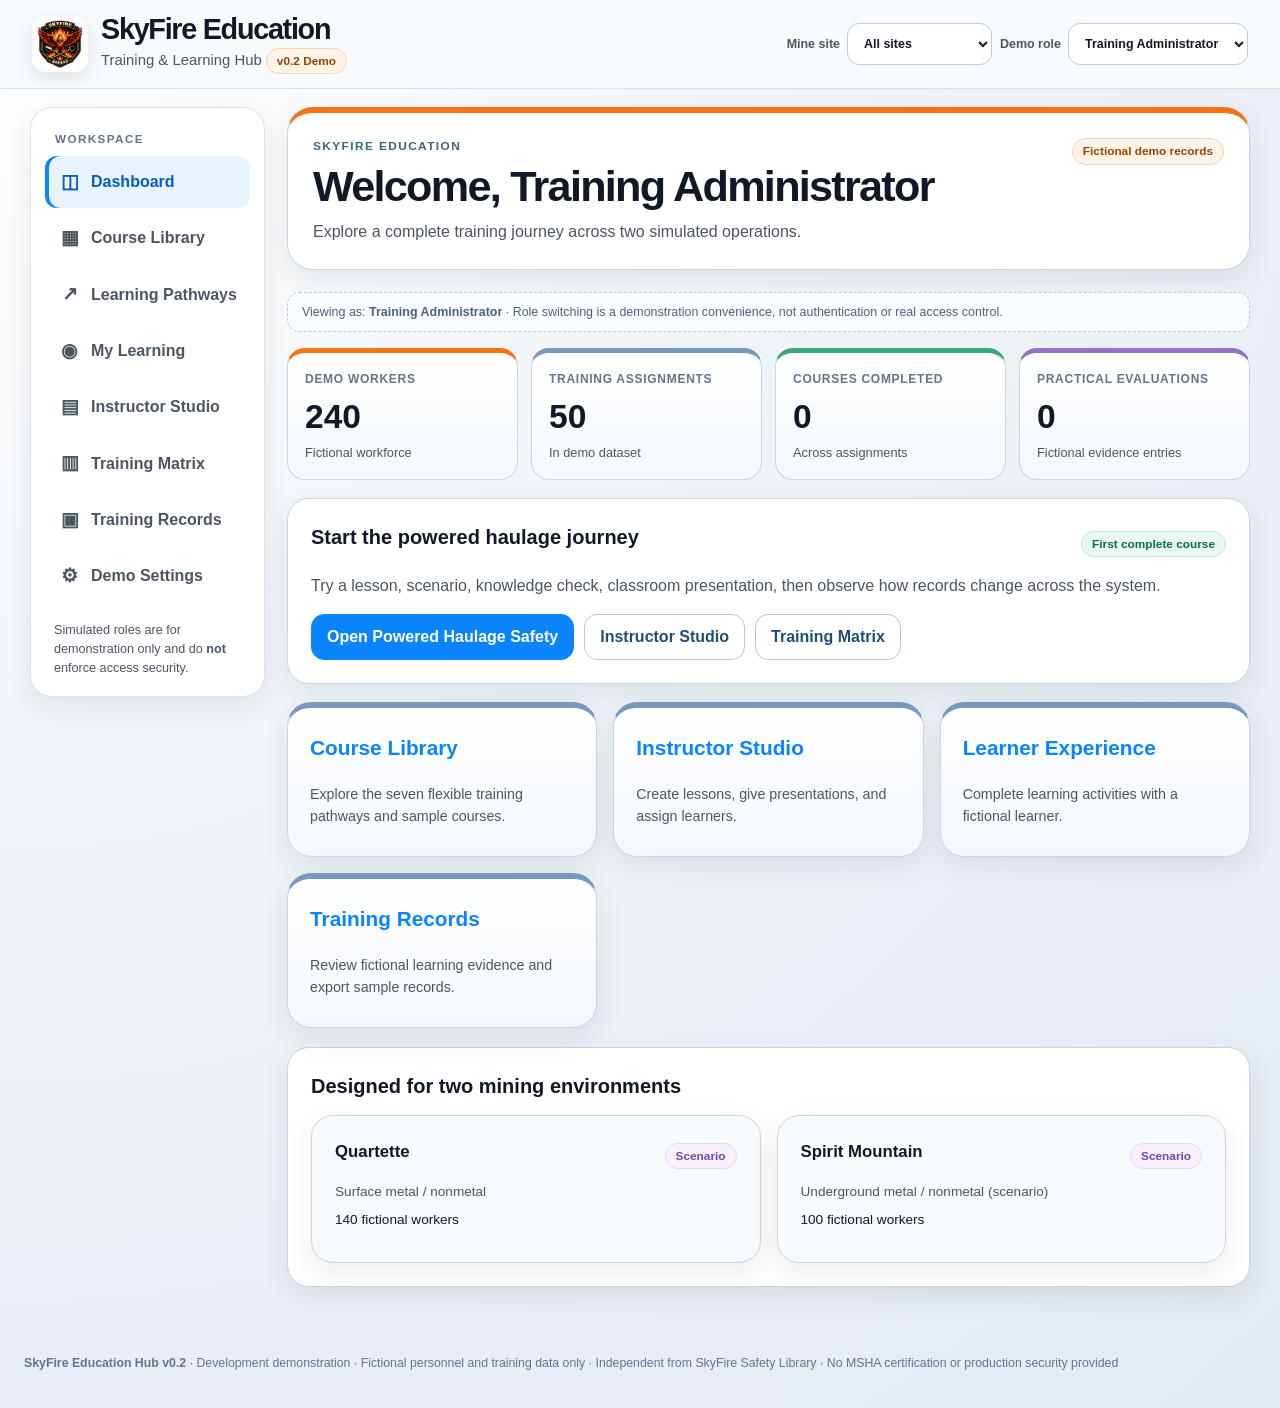
==== commit 0f4e40b2: "preview(education): deploy v0.2 learner experience to GitHub Pages" ====
--- a/index.html
+++ b/index.html
@@ -1,260 +1,21 @@
-<!doctype html><html lang="en"><head><meta charset="utf-8"/><meta name="viewport" content="width=device-width,initial-scale=1"/>
-<title>SkyFire Education Hub v0.1 — Standalone Demo</title><meta name="theme-color" content="#f8fbfe"/><meta name="robots" content="noindex,nofollow,noarchive"/>
-<link rel="icon" type="image/jpeg" href="assets/skyfire-logo-192.jpg"/><link rel="apple-touch-icon" href="assets/skyfire-logo-512.jpg"/><style>:root{--bg:#eef3f7;--card:#fff;--card-soft:#f7fafc;--text:#111827;--muted:#4b5563;--subtle:#64748b;--line:#cbd5e1;--line-soft:#d8e2ec;--accent:#0b84ff;--accent-dark:#1f4e79;--orange:#f97316;--shadow:0 10px 28px rgba(15,23,42,.08);--ok:#047857;--danger:#b91c1c}
-*{box-sizing:border-box} html{min-height:100%;scroll-behavior:smooth} body{margin:0;min-height:100vh;font-family:-apple-system,BlinkMacSystemFont,"Segoe UI",Roboto,Arial,sans-serif;background:radial-gradient(circle at top left,rgba(255,255,255,.95),rgba(238,243,247,.92) 42%,rgba(226,234,241,.98));color:var(--text);line-height:1.5} button,input,select,textarea{font:inherit} button{cursor:pointer} a{color:#075dbc} a:hover{text-decoration:underline} :focus-visible{outline:3px solid #70b7ff;outline-offset:2px} [hidden],.hidden{display:none!important}.skip-link{position:absolute;top:-50px;left:8px;background:#fff;padding:12px;z-index:500}.skip-link:focus{top:8px}
-.app-header{position:sticky;top:0;z-index:60;padding:14px clamp(15px,3vw,32px);background:rgba(248,251,254,.96);border-bottom:1px solid var(--line-soft);backdrop-filter:blur(10px)}.header-inner{max-width:1450px;margin:auto;display:flex;justify-content:space-between;align-items:center;gap:16px;flex-wrap:wrap}.brand-row{display:flex;align-items:center;gap:13px}.brand-logo{width:56px;height:56px;object-fit:cover;border-radius:14px;box-shadow:0 6px 18px rgba(15,23,42,.12)}.brand-title{font-size:clamp(1.3rem,3.3vw,1.8rem);font-weight:800;letter-spacing:-.045em;line-height:1.08;margin:0}.brand-subtitle{color:var(--muted);margin:3px 0 0;font-size:.93rem}.header-controls{display:flex;gap:8px;align-items:center;flex-wrap:wrap}.field-inline{display:flex;align-items:center;gap:7px;color:var(--muted);font-size:.78rem;font-weight:750}.field-inline select{min-width:145px}.select,.input,.textarea,select,input,textarea{max-width:100%;min-height:42px;padding:9px 12px;background:white;border:1px solid #bccada;border-radius:12px;color:var(--text)}.textarea,textarea{min-height:96px;resize:vertical}.input:focus,.select:focus,.textarea:focus{border-color:var(--accent)}.shell{max-width:1450px;margin:0 auto;padding:18px clamp(13px,3vw,30px) 45px;display:grid;grid-template-columns:235px minmax(0,1fr);gap:22px;align-items:start}.sidebar{position:sticky;top:105px;background:#fff;border:1px solid var(--line-soft);border-radius:22px;padding:14px;box-shadow:var(--shadow)}.sidebar-heading{font-size:.73rem;font-weight:800;letter-spacing:.12em;text-transform:uppercase;color:var(--subtle);margin:8px 10px}.nav-list{display:flex;flex-direction:column;gap:4px}.nav-link{width:100%;border:0;border-radius:12px;background:transparent;padding:12px 13px;color:var(--muted);font-weight:700;text-align:left;display:flex;align-items:center;gap:10px}.nav-link:hover{background:#edf6ff}.nav-link.active{background:#e7f3ff;color:#075dbc;box-shadow:inset 4px 0 #0b84ff}.nav-icon{width:23px;display:inline-flex;justify-content:center;font-size:1.18rem}.sidebar-note{font-size:.79rem;color:var(--muted);margin:19px 9px 4px}.content{min-width:0}.eyebrow{font-size:.74rem;color:#376685;letter-spacing:.12em;text-transform:uppercase;font-weight:800;margin:0 0 7px}.page-title{font-size:clamp(1.8rem,3.5vw,2.7rem);line-height:1.1;letter-spacing:-.04em;margin:0 0 9px}.page-subtitle{font-size:1rem;color:var(--muted);margin:0}.intro-card{background:#fff;border:1px solid var(--line);border-top:6px solid var(--orange);border-radius:26px;padding:25px;box-shadow:var(--shadow);margin-bottom:22px}.intro-top{display:flex;align-items:flex-start;justify-content:space-between;gap:12px;flex-wrap:wrap}.section{background:var(--card);border:1px solid var(--line);border-radius:22px;padding:23px;box-shadow:var(--shadow);margin-bottom:18px}.section.soft{background:var(--card-soft)}.section h2{font-size:1.25rem;margin:0 0 14px}.section h3{font-size:1.05rem;margin:0 0 10px}.section p{margin:8px 0}.grid{display:grid;grid-template-columns:repeat(auto-fit,minmax(240px,1fr));gap:16px}.metric-grid{display:grid;grid-template-columns:repeat(4,minmax(0,1fr));gap:13px;margin-bottom:18px}.metric{background:linear-gradient(180deg,#fff,#f3f8fd);border:1px solid var(--line);border-top:5px solid #7898bd;border-radius:18px;padding:17px;min-width:0}.metric.orange{border-top-color:var(--orange)}.metric.green{border-top-color:#3aa77b}.metric.purple{border-top-color:#9471c5}.metric-label{font-size:.75rem;text-transform:uppercase;letter-spacing:.06em;color:var(--subtle);font-weight:800}.metric-value{font-size:clamp(1.5rem,3vw,2.1rem);font-weight:800;line-height:1.2;margin-top:9px}.metric-detail{font-size:.8rem;color:var(--muted);margin-top:5px}.dashboard-tile{display:block;width:100%;min-height:155px;text-align:left;background:linear-gradient(180deg,#fff,#f3f8fd);border:1px solid var(--line);border-top:6px solid #7898bd;border-radius:24px;padding:22px;box-shadow:var(--shadow);color:inherit}.dashboard-tile:hover{border-top-color:var(--accent);transform:translateY(-1px)}.tile-title{color:var(--accent);font-weight:800;font-size:1.3rem;line-height:1.13}.tile-subtitle{display:block;margin-top:22px;color:var(--muted);font-size:.89rem}.warning,.notice{border:1px solid #e8c38b;border-left:5px solid var(--orange);background:#fff8ec;border-radius:13px;padding:12px 15px;font-size:.88rem}.notice{border-color:#b7d5e6;border-left-color:#0b84ff;background:#f1f8ff}.danger-note{background:#fff2f2;border-color:#f3c0c0;border-left-color:#d23b3b}.tag,.badge{display:inline-flex;align-items:center;gap:4px;border:1px solid #d3e2ed;background:#f0f6fc;color:#315778;border-radius:999px;padding:5px 10px;font-size:.74rem;font-weight:750;white-space:normal;line-height:1.2}.badge.orange{background:#fff3e7;border-color:#ffd1ae;color:#934706}.badge.green{background:#eaf8f2;border-color:#bde9d6;color:#086e4d}.badge.purple{background:#f7f0ff;border-color:#e7d6fb;color:#7545a2}.badge.gray{background:#f5f6f8;border-color:#e2e8f0;color:#475569}.badge.red{background:#fff1f1;border-color:#f2c2c2;color:#9d2929}.flex{display:flex;align-items:center;gap:10px;flex-wrap:wrap}.spread{display:flex;align-items:center;justify-content:space-between;gap:12px;flex-wrap:wrap}.stack{display:flex;flex-direction:column;gap:12px}.muted{color:var(--muted)}.small{font-size:.85rem}.tiny{font-size:.75rem}.section-label{font-size:.77rem;color:var(--subtle);text-transform:uppercase;letter-spacing:.08em;font-weight:800}.btn{min-height:43px;padding:10px 15px;border:1px solid #b8c6d4;border-radius:13px;background:#fff;font-weight:750;color:#1f4e79;display:inline-flex;align-items:center;justify-content:center;gap:7px;text-decoration:none}.btn:hover{background:#edf6ff;text-decoration:none}.btn.primary{background:#0b84ff;border-color:#0b84ff;color:#fff}.btn.primary:hover{background:#006bd6}.btn.ghost{background:transparent}.btn.danger{color:var(--danger);border-color:#efb9b9}.btn.small{min-height:34px;font-size:.8rem;padding:6px 10px;border-radius:10px}.btn:disabled{cursor:not-allowed;opacity:.45}.course-card{border:1px solid var(--line-soft);border-top:5px solid #7ba0c5;border-radius:20px;padding:18px;background:linear-gradient(180deg,#fff,#f9fcff);display:flex;flex-direction:column;gap:9px;min-height:225px}.course-card h3{font-size:1.16rem;line-height:1.2;margin:0}.course-card p{font-size:.85rem;color:var(--muted);margin:0;flex:1}.course-card .course-action{margin-top:auto}.filter-row{display:flex;gap:10px;flex-wrap:wrap;margin-bottom:16px;align-items:center}.filter-row input{flex:2;min-width:190px}.filter-row select{flex:1;min-width:165px}.table-scroll{overflow:auto;border:1px solid var(--line-soft);border-radius:16px}.data-table{width:100%;border-collapse:collapse;text-align:left;font-size:.85rem;min-width:620px}.data-table th,.data-table td{padding:12px 14px;vertical-align:middle;border-bottom:1px solid var(--line-soft)}.data-table th{background:#edf4f9;color:#315778;font-weight:800;position:sticky;top:0}.data-table tbody tr:last-child td{border-bottom:0}.data-table tbody tr:nth-child(even){background:#fbfdfe}.progress-track{height:9px;background:#e0eaf2;border-radius:100px;overflow:hidden;min-width:70px}.progress-fill{height:100%;background:#0b84ff;border-radius:100px}.progress-fill.done{background:#14906a}.progress-label{display:block;font-size:.76rem;color:var(--muted);margin-top:5px}.lesson-list{display:grid;gap:9px}.lesson-button{width:100%;display:flex;align-items:center;gap:12px;text-align:left;padding:13px;border:1px solid var(--line);background:#fff;border-radius:14px;color:inherit}.lesson-button:hover{border-color:#79b5e6;background:#f6fbff}.lesson-button.active{border-color:#0b84ff;background:#eaf5ff}.lesson-number{border-radius:11px;background:#eaf2f9;color:#185b83;min-width:37px;height:37px;display:grid;place-items:center;font-weight:800}.lesson-type{font-size:.7rem;text-transform:uppercase;letter-spacing:.07em;color:var(--subtle);font-weight:800}.lesson-layout{display:grid;grid-template-columns:290px minmax(0,1fr);gap:17px;align-items:start}.lesson-display{min-width:0;padding:20px;background:var(--card-soft);border:1px solid var(--line-soft);border-radius:19px}.lesson-display p{font-size:.98rem;line-height:1.65}.choice{display:flex;align-items:flex-start;gap:12px;border:1px solid var(--line);border-radius:13px;background:#fff;padding:13px;margin-bottom:10px;cursor:pointer}.choice:hover{background:#f4f9fe}.choice input{margin-top:4px;min-height:auto}.choice.correct{border-color:#64c6a4;background:#eaf8f2}.choice.incorrect{border-color:#e99a9a;background:#fff1f1}.feedback{border:1px solid #b9d7e9;border-radius:13px;background:#eff8ff;padding:14px;margin-top:13px}.feedback.good{border-color:#a4dac6;background:#edf9f3}.feedback.bad{border-color:#f3bcbc;background:#fff4f4}.form-grid{display:grid;grid-template-columns:repeat(2,minmax(0,1fr));gap:14px}.form-field{display:flex;flex-direction:column;gap:6px}.form-field.full{grid-column:1/-1}.form-field label{font-weight:750;font-size:.83rem;color:#374b61}.form-field input,.form-field textarea,.form-field select{width:100%}.form-help{font-size:.74rem;color:var(--muted)}.checklist{display:grid;gap:12px}.check-row{display:flex;align-items:flex-start;gap:11px;padding:11px;border-radius:12px;border:1px solid var(--line-soft);background:#fff}.check-row input{margin-top:5px;min-height:auto;transform:scale(1.1)}.timeline{display:grid;gap:10px}.timeline-item{display:flex;align-items:flex-start;gap:13px;padding:13px 0;border-bottom:1px solid var(--line-soft)}.timeline-item:last-child{border-bottom:0}.timeline-dot{height:10px;width:10px;border-radius:50%;background:#0b84ff;margin-top:6px;flex:none}.footer{max-width:1450px;margin:4px auto;padding:0 24px 32px;font-size:.77rem;color:var(--subtle)}.bar-outer{height:12px;border-radius:20px;background:#e4edf4;overflow:hidden}.bar-inner{height:100%;background:#0b84ff;border-radius:20px;transition:width .2s}.modal-overlay{position:fixed;inset:0;background:rgba(10,26,45,.65);z-index:100;display:flex;align-items:center;justify-content:center;padding:18px}.modal{background:#fff;width:min(900px,100%);max-height:92vh;overflow:auto;border:1px solid #b7c9d6;border-radius:25px;padding:25px;box-shadow:0 32px 80px rgba(0,0,0,.28)}.presenter{display:flex;flex-direction:column;justify-content:space-between;min-height:420px;background:linear-gradient(135deg,#173c60,#0c6cbd);border-radius:21px;color:#fff;padding:34px}.presenter h2{font-size:clamp(2rem,4vw,3.2rem);line-height:1.12;margin:8px 0 18px}.presenter p{font-size:clamp(1.15rem,2vw,1.45rem);max-width:790px;line-height:1.7}.presenter .badge{background:rgba(255,255,255,.14);color:#fff;border-color:rgba(255,255,255,.28)}.presenter-controls{display:flex;align-items:center;justify-content:space-between;gap:8px;flex-wrap:wrap}.presenter-notes{border-left:4px solid #f97316;background:#fff8eb;color:#69430e;padding:15px;border-radius:10px;margin-top:12px}.empty{text-align:center;padding:28px;color:var(--muted)}.toast{position:fixed;z-index:200;bottom:24px;right:24px;background:#173c60;color:#fff;padding:12px 18px;border-radius:12px;box-shadow:var(--shadow);max-width:min(380px,90vw);font-size:.87rem}.two-col{display:grid;grid-template-columns:1fr 1fr;gap:14px}.course-outline{margin:8px 0;padding-left:20px}.course-outline li{margin-bottom:6px}.role-note{border:1px dashed #b9c9d7;color:#4f6278;background:#f8fbff;padding:10px 14px;border-radius:12px;font-size:.78rem;margin-bottom:16px} .loading-message{max-width:500px;margin:100px auto;padding:40px;text-align:center}
-@media(max-width:1120px){.metric-grid{grid-template-columns:repeat(2,minmax(0,1fr))}.lesson-layout{grid-template-columns:240px minmax(0,1fr)}}
-@media(max-width:830px){.app-header{position:static}.header-inner{align-items:flex-start}.header-controls{width:100%;justify-content:space-between}.shell{grid-template-columns:1fr;gap:13px;padding-top:13px}.sidebar{position:static;border-radius:16px;padding:10px}.sidebar-heading,.sidebar-note{display:none}.nav-list{flex-direction:row;overflow-x:auto;scroll-snap-type:x mandatory}.nav-link{white-space:nowrap;flex:0 0 auto;padding:10px 12px;scroll-snap-align:start}.content{width:100%}.lesson-layout{grid-template-columns:1fr}.lesson-list{grid-template-columns:repeat(auto-fit,minmax(190px,1fr))}}
-@media(max-width:560px){.header-controls{display:grid;grid-template-columns:1fr 1fr}.field-inline{display:flex;flex-direction:column;align-items:stretch;gap:3px}.field-inline select{min-width:0;width:100%}.brand-logo{width:49px;height:49px}.intro-card{border-radius:20px;padding:19px}.section{border-radius:18px;padding:17px}.metric-grid{grid-template-columns:repeat(2,minmax(0,1fr));gap:8px}.metric{padding:12px}.metric-value{font-size:1.6rem}.metric-label{font-size:.65rem}.grid,.two-col,.form-grid{grid-template-columns:1fr}.form-field.full{grid-column:auto}.filter-row input,.filter-row select{width:100%}.presenter{padding:22px;min-height:340px}.modal{padding:15px}.sidebar{margin-bottom:2px}.page-title{font-size:1.9rem}}
-@media(prefers-reduced-motion:reduce){*,*::before,*::after{animation:none!important;transition:none!important;scroll-behavior:auto!important}}
-/* Avoid intrinsic-width expansion when the mobile navigation scrolls horizontally. */
-@media(max-width:830px){.shell,.sidebar,.content{min-width:0}.sidebar{width:100%;overflow:hidden}.nav-list{width:100%;min-width:0;max-width:100%;overflow-x:auto}.nav-link{width:auto}}
-</style></head><body><a href="#content" class="skip-link">Skip to main content</a><div id="app"></div><script>// Entirely fictional demonstration records. No real workers, qualifications, or certifications.
-const SITE_ALL = 'all';
-const SITES = [
-  {id:'quartette',name:'Quartette',operation:'Surface metal / nonmetal',region:'Southern Nevada',accent:'#0b84ff'},
-  {id:'spirit',name:'Spirit Mountain',operation:'Underground metal / nonmetal (scenario)',region:'Southern Nevada',accent:'#a45ccc'},
-];
-const ACADEMIES = [
-  'Core Training','Technical & Role-Specific','Hazard Awareness','Site-Specific Training',
-  'Emergency Preparedness','Leadership & Supervision','Professional Development',
-];
-const names = [
-  ['Jordan','Reyes'],['Taylor','Morgan'],['Avery','Chen'],['Morgan','Patel'],['Casey','Brooks'],
-  ['Riley','Young'],['Sam','Rivera'],['Cameron','Lee'],['Alex','Martinez'],['Jamie','Turner'],
-  ['Drew','Miller'],['Dakota','Nguyen'],['Robin','Walker'],['Skyler','Hall'],['Kendall','Adams'],
-  ['Bailey','Jackson'],['Parker','Davis'],['Sidney','Allen'],['Devin','Flores'],['Quinn','Garcia'],
-  ['Rowan','Wilson'],['Jules','Carter'],['Shay','Moore'],['Finley','Scott'],['Emerson','King'],
-];
-function makeLearners(){
-  const jobs=['Haul Truck Operator','Plant Operator','Maintenance Technician','General Miner','Heavy Equipment Operator','Supervisor','Environmental Technician','Electrician','Contractor - Service'];
-  return Array.from({length:240},(_,i)=>{
-    const [first,last]=names[i%names.length];
-    const site=i<140?'quartette':'spirit';
-    const job=jobs[(i*7+Math.floor(i/17))%jobs.length];
-    return {id:`W-${String(i+1).padStart(3,'0')}`,name:`${first} ${names[Math.floor(i/names.length)%names.length][1]}`,site,job,contractor:job.startsWith('Contractor'),kind:'fictional'};
-  });
-}
-const BASE_COURSES = [
-  {
-    id:'powered-haulage',name:'Powered Haulage Safety',academy:'Hazard Awareness',audience:'All workforce & participating contractors',scope:'all',duration:'35–50 min',status:'Demonstration course',required:true,
-    summary:'Recognize mobile equipment risks, establish safe separation, communicate clearly, and apply site traffic controls.',
-    objectives:['Identify blind spots and interaction hazards','Apply practical pedestrian and vehicle separation controls','Respond appropriately to unexpected mobile-equipment conditions'],
-    lessons:[
-      {id:'ph-intro',title:'Know the mobile equipment environment',type:'read',minutes:8,
-        content:'Powered haulage hazards include moving equipment, restricted visibility, unstable or congested travel routes, unexpected pedestrian movement, backing, and improper communication. Identify designated traffic routes, exclusion zones, and warning devices before entering operating areas. This sample lesson is general safety education, not a mine-specific procedure.'},
-      {id:'ph-audio',title:'Audio briefing: Pause, make contact, confirm',type:'audio',minutes:6,
-        content:'Before approaching active mobile equipment, stop in a safe location. Make positive contact with the operator using the mine’s approved communication method. Do not assume the operator sees you. Wait for a clear acknowledgment and permission before proceeding. If communication fails, remain outside the operating zone and notify supervision.'},
-      {id:'ph-scenario',title:'Scenario: Walking near an active haul route',type:'scenario',minutes:8,
-        content:'You need to reach a service area across an active equipment route. A haul truck is preparing to reverse, and you cannot confirm the operator has seen you.',
-        options:['Cross quickly while the truck is still stationary','Stop outside the operating zone and establish positive communication before crossing','Signal briefly and walk behind the reversing truck'],correct:1,
-        feedback:'The safe response is to remain outside the operating zone until positive communication and the site’s crossing procedures are satisfied.'},
-      {id:'ph-quiz',title:'Knowledge check: Mobile equipment interfaces',type:'quiz',minutes:10,
-        questions:[
-          {q:'What is the safest response when you cannot confirm that an operator sees you?',options:['Stay clear and establish positive communication','Walk faster through the area','Rely on reflective clothing alone'],correct:0,why:'Do not enter an operating zone without the site-required acknowledgment and controls.'},
-          {q:'Why are blind spots important around large equipment?',options:['All blind spots are eliminated by backup alarms','Operators may be unable to see pedestrians or smaller vehicles','Blind spots occur only in poor weather'],correct:1,why:'Equipment geometry and operating conditions can severely restrict visibility.'},
-          {q:'What should govern pedestrian crossings?',options:['The shortest walking route','An employee’s personal judgment only','Site traffic controls and confirmed operator communication'],correct:2,why:'Follow established traffic management and positive communication procedures.'},
-          {q:'What should you do if a communication method fails?',options:['Proceed if the equipment appears stationary','Remain outside the hazard area and escalate appropriately','Use hand signals even if unseen'],correct:1,why:'A failed communication control must not be replaced by assumption.'}
-        ]}
-    ],
-    checklist:['Describes site traffic controls and pedestrian exclusion areas','Demonstrates approved positive communication before entering operating zones','Identifies hazards in a realistic equipment interaction scenario'],
-    instructorNotes:"Ask learners to connect each hazard to the actual site\'s traffic-management plan. A quiz score is not an operational authorization or a Part 48 certification."
-  },
-  {
-    id:'inspection-ready',name:'When an MSHA Inspector Arrives',academy:'Leadership & Supervision',audience:'Supervisors / leadership',scope:'all',duration:'25 min',status:'Preview lesson',required:false,
-    summary:'A professional introduction to inspection roles, accurate communication, records access, and escalation.',objectives:['Understand inspection coordination'],
-    lessons:[{id:'ins-read',title:'Professional inspection readiness',type:'read',minutes:12,content:'Treat inspections as an opportunity to demonstrate actual operating conditions and correct hazards. Communicate accurately, preserve records, respect miner rights, and follow operator procedures for escorting visitors and escalating findings. Training must be checked against current law and site policy.'}],checklist:[],instructorNotes:'Validate with counsel and leadership before operational use.'
-  },
-  {
-    id:'emergency-tabletop',name:'Emergency Communications Tabletop',academy:'Emergency Preparedness',audience:'All roles',scope:'all',duration:'25 min',status:'Preview lesson',required:false,
-    summary:'Practice identifying an emergency, communicating essential details, and following command procedures.',objectives:['Communicate promptly and clearly'],lessons:[{id:'er-read',title:'The first report',type:'read',minutes:10,content:'Report the location, observed conditions, people affected, immediate hazards, and actions taken. Follow the approved emergency response plan and never enter an unsafe area to investigate without authorization.'}],checklist:[],instructorNotes:'Do not replace live drills or required mine rescue exercises.'
-  },
-  {
-    id:'leading-listening',name:'Leading Through Listening',academy:'Leadership & Supervision',audience:'Open elective',scope:'all',duration:'20 min',status:'Preview lesson',required:false,
-    summary:'Practice respectful coaching, open questions, and actionable feedback.',objectives:['Ask better coaching questions'],lessons:[{id:'listen-read',title:'Connect before correcting',type:'read',minutes:8,content:'Describe the observable behavior, ask what the employee saw or expected, listen without interrupting, and agree on a safer next step. Maintain clear standards while respecting experienced miners.'}],checklist:[],instructorNotes:'Use real-world examples that respect worker experience.'
-  },
-  {
-    id:'quartette-routes',name:'Quartette Traffic Routes — Orientation',academy:'Site-Specific Training',audience:'Quartette personnel',scope:'quartette',duration:'15 min',status:'Concept preview',required:false,
-    summary:'Placeholder structure for future approved traffic maps, routes, and pedestrian access rules.',objectives:['Recognize need for current site maps'],lessons:[{id:'q-read',title:'Site-specific controls required',type:'read',minutes:5,content:'This sample contains no actual Quartette traffic map or approved procedure. Before operational use, add and approve site routes, signage, speed restrictions, pedestrian crossings, and emergency access information.'}],checklist:[],instructorNotes:'Do not enter actual site procedures without approval.'
-  },
-  {
-    id:'spirit-ground',name:'Underground Hazard Recognition',academy:'Hazard Awareness',audience:'Underground personnel',scope:'spirit',duration:'20 min',status:'Concept preview',required:false,
-    summary:'A starting point for ground control, ventilation, visibility, and emergency escape awareness.',objectives:['Identify relevant underground hazards'],lessons:[{id:'u-read',title:'Pause and assess',type:'read',minutes:7,content:'Underground hazards may include unstable ground, air quality, restricted access, moving equipment, and limited escape routes. Follow site-specific ground control, ventilation, and emergency procedures. No underground mine plan is represented here.'}],checklist:[],instructorNotes:'Validate against applicable Part 48 Subpart A and mine operating conditions.'
-  },
-  {
-    id:'professionalism',name:'Professional Communication at Work',academy:'Professional Development',audience:'Open elective',scope:'all',duration:'18 min',status:'Preview lesson',required:false,
-    summary:'Professional conduct, constructive feedback, and clear operational handoffs.',objectives:['Strengthen professional communication'],lessons:[{id:'pr-read',title:'Clear handoffs and accountability',type:'read',minutes:7,content:'A useful handoff explains what happened, what is still open, what risk remains, and who owns the next action. Avoid speculation and label unknowns clearly. Invite questions and repeat-back when consequences are significant.'}],checklist:[],instructorNotes:'Use scenarios from fictional work situations.'
-  },
-];
-function freshState(){
-  const learners=makeLearners();
-  return {
-    schema:1,createdAt:'2026-11-21',courses:structuredClone(BASE_COURSES),learners,
-    // First 48 workers have a fictional assignment. Everything else can be assigned from Studio.
-    assignments:learners.slice(0,48).map(p=>({courseId:'powered-haulage',learnerId:p.id,assignedAt:'2026-11-21'})),
-    progress:{},evaluations:[],activity:[]
-  };
-}
-
-const STORAGE_KEY = 'skyfire-education-demo-v01';
-let state;
-let inMemoryOnly=false;
-const listeners=new Set();
-const clone=x=>JSON.parse(JSON.stringify(x));
-function load(){
-  if(state)return state;
-  try {
-    const saved=localStorage.getItem(STORAGE_KEY);
-    if(saved){const parsed=JSON.parse(saved);if(parsed.schema===1&&Array.isArray(parsed.courses)&&Array.isArray(parsed.learners))state=parsed;}
-  } catch {inMemoryOnly=true;}
-  state ||=freshState();return state;
-}
-function getState(){return load();}
-function isMemoryOnly(){return inMemoryOnly;}
-function save(mutator){
-  const draft=clone(load());mutator(draft);state=draft;
-  try {localStorage.setItem(STORAGE_KEY,JSON.stringify(state));inMemoryOnly=false;} catch {inMemoryOnly=true;}
-  for(const cb of listeners)cb(state);
-}
-function subscribe(cb){listeners.add(cb);return()=>listeners.delete(cb);}
-function reset(){state=freshState();try{localStorage.setItem(STORAGE_KEY,JSON.stringify(state));inMemoryOnly=false;}catch{inMemoryOnly=true;}for(const cb of listeners)cb(state);}
-function exportDemo(){const blob=new Blob([JSON.stringify(load(),null,2)],{type:'application/json'});const url=URL.createObjectURL(blob);const a=document.createElement('a');a.href=url;a.download='skyfire-education-fictional-demo.json';a.click();setTimeout(()=>URL.revokeObjectURL(url),1000);}
-async function importDemo(file){
- const value=JSON.parse(await file.text());
- if(value.schema!==1||!Array.isArray(value.courses)||!Array.isArray(value.learners)||!Array.isArray(value.assignments)||!value.progress||!Array.isArray(value.evaluations))throw new Error('Incompatible demo export');
- if(value.learners.some(x=>x.kind!=='fictional'))throw new Error('Only fictional demo records are accepted');
- state=value;
- try{localStorage.setItem(STORAGE_KEY,JSON.stringify(state));inMemoryOnly=false;}catch{inMemoryOnly=true;}
- for(const cb of listeners)cb(state);
-}
-const progressFor=(courseId,learnerId)=>getState().progress[`${courseId}:${learnerId}`]||{completed:[],quiz:null,scenario:null};
-function updateProgress(courseId,learnerId,patch){
- save(s=>{const key=`${courseId}:${learnerId}`;const p=s.progress[key]||{completed:[],quiz:null,scenario:null};s.progress[key]={...p,...patch,updatedAt:new Date().toISOString()};});
-}
-const assigned=(courseId,learnerId)=>getState().assignments.some(a=>a.courseId===courseId&&a.learnerId===learnerId);
-function assignCourse(courseId,ids){
- save(s=>{for(const learnerId of ids)if(!s.assignments.some(a=>a.courseId===courseId&&a.learnerId===learnerId))s.assignments.push({courseId,learnerId,assignedAt:new Date().toISOString().slice(0,10)});});
-}
-function courseCompletion(course,learnerId){
- const p=progressFor(course.id,learnerId);return {done:course.lessons.filter(l=>p.completed.includes(l.id)).length,total:course.lessons.length,ready:course.lessons.every(l=>p.completed.includes(l.id))};
-}
-
-
-const $=(s,root=document)=>root.querySelector(s);
-const esc=(val)=>String(val??'').replace(/[&<>"']/g,c=>({'&':'&amp;','<':'&lt;','>':'&gt;','"':'&quot;',"'":'&#39;'}[c]));
-const id=(prefix)=>`${prefix}-${Date.now().toString(36)}-${Math.random().toString(36).slice(2,6)}`;
-const fmtDate=(v)=>v?new Date(v).toLocaleDateString(undefined,{year:'numeric',month:'short',day:'numeric'}):'—';
-const percent=(a,b)=>b?Math.round(100*a/b):0;
-const statusClass=(s)=>s==='Complete'?'green':s==='In progress'?'orange':s==='Not assigned'?'gray':'purple';
-const icon={dashboard:'◫',catalog:'▦',my:'◉',studio:'▤',matrix:'▥',records:'▣',settings:'⚙'};
-const ui={view:'dashboard',role:'admin',site:'all',learnerId:'W-001',courseId:'powered-haulage',lessonId:'ph-intro',studioCourseId:'powered-haulage',category:'all',search:'',matrixSearch:'',matrixPage:1,quizFeedback:null,scenarioFeedback:null,presenter:false,presenterStep:0,presenterNotes:false,toast:'',recordLearnerId:'W-001'};
-const nav=[['dashboard','Dashboard'],['catalog','Course Library'],['my','My Learning'],['studio','Instructor Studio'],['matrix','Training Matrix'],['records','Training Records'],['settings','Demo Settings']];
-const roleLabel={admin:'Training Administrator',instructor:'Instructor',learner:'Learner',supervisor:'Supervisor'};
-let toastTimer;
-function course(courseId){return getState().courses.find(x=>x.id===courseId);}
-function worker(learnerId){return getState().learners.find(x=>x.id===learnerId);}
-function shownLearners(){return getState().learners.filter(p=>ui.site==='all'||p.site===ui.site);}
-function siteName(s){return SITES.find(x=>x.id===s)?.name||s;}
-function badge(text,kind='gray'){return `<span class="badge ${kind}">${esc(text)}</span>`;}
-function button(label,action,props='',cls='btn'){return `<button type="button" class="${cls}" data-action="${esc(action)}" ${props}>${esc(label)}</button>`;}
-function progressBar(done,total){const n=percent(done,total);return `<div class="progress-track" role="progressbar" aria-valuenow="${n}" aria-valuemin="0" aria-valuemax="100" aria-label="Course progress"><div class="progress-fill ${n===100?'done':''}" style="width:${n}%"></div></div><span class="progress-label">${done} of ${total} lessons · ${n}%</span>`;}
-function assignedCourses(learnerId){const s=getState();return s.assignments.filter(a=>a.learnerId===learnerId).map(a=>s.courses.find(c=>c.id===a.courseId)).filter(Boolean);}
-function evaluation(courseId,learnerId){return getState().evaluations.filter(e=>e.courseId===courseId&&e.learnerId===learnerId).at(-1);}
-function outcome(courseId,learnerId){const c=course(courseId);if(!c)return 'Unknown';if(!assigned(courseId,learnerId))return 'Not assigned';const p=courseCompletion(c,learnerId);if(p.ready)return 'Complete';if(p.done>0)return 'In progress';return 'Assigned';}
-function completionCount(learners){return getState().assignments.filter(a=>learners.some(l=>l.id===a.learnerId)&&course(a.courseId)&&courseCompletion(course(a.courseId),a.learnerId).ready).length;}
-function snack(text){ui.toast=text;render();clearTimeout(toastTimer);toastTimer=setTimeout(()=>{ui.toast='';$('.toast')?.remove();},2800);}
-function navigate(view){ui.view=view;ui.quizFeedback=null;ui.scenarioFeedback=null;ui.presenter=false;render();window.scrollTo({top:0,behavior:'instant'});}
-function selectCourse(courseId){const c=course(courseId);if(!c)return;ui.courseId=courseId;ui.lessonId=c.lessons[0]?.id||null;ui.quizFeedback=null;ui.scenarioFeedback=null;navigate('course');}
-
-function topbar(){const s=getState();const selectPeople=s.learners.filter(x=>x.site===ui.site||ui.site==='all').slice(0,60);const selected=worker(ui.learnerId);if(selected&&!selectPeople.some(x=>x.id===selected.id))selectPeople.unshift(selected);
- return `<header class="app-header"><div class="header-inner"><div class="brand-row">
- <img class="brand-logo" src="assets/skyfire-logo-192.jpg" alt="SkyFire logo">
- <div><h1 class="brand-title">SkyFire Education</h1><p class="brand-subtitle">Training & Learning Hub <span class="badge orange">v0.1 Demo</span></p></div></div>
- <div class="header-controls">
- <label class="field-inline">Mine site <select id="siteSelect" aria-label="Filter mine site"><option value="all" ${ui.site==='all'?'selected':''}>All sites</option>${SITES.map(x=>`<option value="${x.id}" ${ui.site===x.id?'selected':''}>${esc(x.name)}</option>`).join('')}</select></label>
- <label class="field-inline">Demo role <select id="roleSelect" aria-label="Switch simulated role">${Object.entries(roleLabel).map(([v,t])=>`<option value="${v}" ${ui.role===v?'selected':''}>${esc(t)}</option>`).join('')}</select></label>
- ${ui.role==='learner'?`<label class="field-inline">Demo learner <select id="learnerSelect" aria-label="Select fictional learner">${selectPeople.map(p=>`<option value="${p.id}" ${p.id===ui.learnerId?'selected':''}>${esc(p.name)} (${p.id})</option>`).join('')}</select></label>`:''}
- </div></div></header>`;
-}
-function sidebar(){return `<aside class="sidebar"><p class="sidebar-heading">Workspace</p><nav class="nav-list" aria-label="Main navigation">${nav.map(([v,t])=>`<button type="button" data-action="navigate" data-view="${v}" class="nav-link ${ui.view===v?'active':''}" ${ui.role==='learner'&&['studio','matrix'].includes(v)?'hidden':''} ${ui.role==='instructor'&&v==='matrix'?'':' '} aria-current="${ui.view===v?'page':'false'}"><span class="nav-icon" aria-hidden="true">${icon[v]}</span>${t}</button>`).join('')}</nav><p class="sidebar-note">Simulated roles are for demonstration only and do <strong>not</strong> enforce access security.</p></aside>`;}
-function intro(title,subtitle,eyebrow='SkyFire Education'){return `<div class="intro-card"><div class="intro-top"><div><p class="eyebrow">${esc(eyebrow)}</p><h1 class="page-title">${esc(title)}</h1><p class="page-subtitle">${esc(subtitle)}</p></div>${badge('Fictional demo records','orange')}</div></div>`;}
-function metrics(){const people=shownLearners();const ids=new Set(people.map(x=>x.id));const assignments=getState().assignments.filter(x=>ids.has(x.learnerId));const completed=completionCount(people);const evaluations=getState().evaluations.filter(x=>ids.has(x.learnerId));return `<div class="metric-grid"><div class="metric orange"><div class="metric-label">Demo workers</div><div class="metric-value">${people.length}</div><div class="metric-detail">Fictional workforce</div></div><div class="metric"><div class="metric-label">Training assignments</div><div class="metric-value">${assignments.length}</div><div class="metric-detail">In demo dataset</div></div><div class="metric green"><div class="metric-label">Courses completed</div><div class="metric-value">${completed}</div><div class="metric-detail">Across assignments</div></div><div class="metric purple"><div class="metric-label">Practical evaluations</div><div class="metric-value">${evaluations.length}</div><div class="metric-detail">Fictional evidence entries</div></div></div>`;}
-function dashboard(){const who=ui.role==='learner'?worker(ui.learnerId)?.name:roleLabel[ui.role];return intro(`Welcome, ${who||'SkyFire learner'}`,'Explore a complete training journey across two simulated operations.')+`<div class="role-note">Viewing as: <strong>${esc(roleLabel[ui.role])}</strong> · Role switching is a demonstration convenience, not authentication or real access control.</div>${metrics()}<section class="section"><div class="spread"><h2>Start the powered haulage journey</h2>${badge('First complete course','green')}</div><p class="muted">Try a lesson, scenario, knowledge check, classroom presentation, then observe how records change across the system.</p><div class="flex" style="margin-top:16px">${button('Open Powered Haulage Safety','open-course','data-course="powered-haulage"','btn primary')}${button('Instructor Studio','navigate','data-view="studio"')}${button('Training Matrix','navigate','data-view="matrix"')}</div></section><div class="grid">${[['Course Library','Explore the seven flexible training pathways and sample courses.','catalog'],['Instructor Studio','Create lessons, give presentations, and assign learners.','studio'],['Learner Experience','Complete learning activities with a fictional learner.','my'],['Training Records','Review fictional learning evidence and export sample records.','records']].map(([t,d,v])=>`<button class="dashboard-tile" data-action="navigate" data-view="${v}"><span class="tile-title">${esc(t)}</span><span class="tile-subtitle">${esc(d)}</span></button>`).join('')}</div><section class="section" style="margin-top:19px"><h2>Designed for two mining environments</h2><div class="grid">${SITES.map(x=>`<div class="section soft" style="margin:0"><div class="spread"><h3>${esc(x.name)}</h3>${badge('Scenario','purple')}</div><p class="muted small">${esc(x.operation)}</p><p class="small">${getState().learners.filter(p=>p.site===x.id).length} fictional workers</p></div>`).join('')}</div></section>`;}
-function courseCard(c){const assignedCount=getState().assignments.filter(a=>a.courseId===c.id).length;return `<article class="course-card"><div class="flex">${badge(c.academy)}${c.scope==='all'?'':badge(siteName(c.scope),'purple')}</div><h3>${esc(c.name)}</h3><p>${esc(c.summary)}</p><div class="flex small muted"><span>◷ ${esc(c.duration)}</span><span>• ${assignedCount} assigned</span></div><div class="course-action spread">${badge(c.status,c.id==='powered-haulage'?'green':'gray')}${button('Open course','open-course',`data-course="${esc(c.id)}"`,'btn primary small')}</div></article>`;}
-function catalog(){const courses=getState().courses.filter(c=>(ui.site==='all'||c.scope==='all'||c.scope===ui.site)&&(ui.category==='all'||c.academy===ui.category)&&`${c.name} ${c.summary} ${c.academy}`.toLowerCase().includes(ui.search.toLowerCase()));return intro('Course Library','Browse required training, technical learning, leadership, emergency response, and professional development.')+`<section class="section"><div class="filter-row"><input aria-label="Search courses" id="courseSearch" value="${esc(ui.search)}" placeholder="Search courses..."/><select id="categorySelect" aria-label="Filter learning pathway"><option value="all">All pathways</option>${ACADEMIES.map(a=>`<option value="${esc(a)}" ${ui.category===a?'selected':''}>${esc(a)}</option>`).join('')}</select></div><div class="grid">${courses.length?courses.map(courseCard).join(''):'<p class="empty">No courses match the filters.</p>'}</div></section>`;}
-function myLearning(){const me=worker(ui.learnerId);const cs=assignedCourses(ui.learnerId);return intro('My Learning',`Learner workspace for ${me?.name||'fictional learner'}. Track assigned lessons and pursue additional learning.`)+`<div class="notice">All scores, qualifications, and progress are fictional demonstration data. Completing these lessons does not constitute Part 48 certification or authorize equipment operation.</div><section class="section"><div class="spread"><h2>Assigned learning</h2><label class="field-inline">Demo learner <select id="myLearnerSelect" aria-label="Select learner in learning workspace">${getState().learners.slice(0,75).map(p=>`<option value="${p.id}" ${p.id===ui.learnerId?'selected':''}>${esc(p.name)} (${p.id})</option>`).join('')}</select></label></div>${cs.length?cs.map(c=>{const p=courseCompletion(c,ui.learnerId);return `<div class="section soft"><div class="spread"><div><h3>${esc(c.name)}</h3><p class="muted small">${esc(c.academy)}</p></div>${badge(outcome(c.id,ui.learnerId),statusClass(outcome(c.id,ui.learnerId)))}</div>${progressBar(p.done,p.total)}<div class="flex" style="margin-top:12px">${button('Continue course','open-course',`data-course="${esc(c.id)}"`,'btn primary small')}</div></div>`}).join(''):'<p class="empty">No assigned courses yet. Enroll in an elective from the Course Library or assign training in Instructor Studio.</p>'}</section><section class="section"><h2>Explore electives</h2><p class="muted">Optional courses are open for this demonstration; production access rules will be configurable.</p><div class="grid">${getState().courses.filter(c=>!c.required&&!assigned(c.id,ui.learnerId)).slice(0,3).map(courseCard).join('')}</div></section>`;}
-function lessonContent(l,c){const p=progressFor(c.id,ui.learnerId),complete=p.completed.includes(l.id);
-let html=`<p class="eyebrow">${esc(l.type==='read'?'Read & reflect':l.type==='audio'?'Listen & learn':l.type==='scenario'?'Scenario practice':'Knowledge assessment')}</p><h2>${esc(l.title)}</h2><p style="white-space:pre-wrap">${esc(l.content||'')}</p>`;
-if(l.type==='read')html+=`<div class="flex">${badge(complete?'Reviewed':'Review pending',complete?'green':'orange')}${button(complete?'Review again':'Mark lesson reviewed','complete-lesson',`data-course="${esc(c.id)}" data-lesson="${esc(l.id)}"`,'btn primary')}</div>`;
-if(l.type==='audio')html+=`<div class="section" style="background:#edf5fc"><h3>Audio briefing · browser narration</h3><p class="small muted">Uses the device's speech feature. The paragraph above is the full transcript; no recorded audio is stored.</p><div class="flex">${button('▶ Play narration','audio-play')}${button('■ Stop narration','audio-stop')}</div></div><div class="flex">${badge(complete?'Reviewed':'Review pending',complete?'green':'orange')}${button('Mark lesson reviewed','complete-lesson',`data-course="${esc(c.id)}" data-lesson="${esc(l.id)}"`,'btn primary')}</div>`;
-if(l.type==='scenario')html+=`<form data-form="scenario" data-course="${esc(c.id)}" data-lesson="${esc(l.id)}" aria-label="Scenario decisions"><fieldset style="border:0;padding:0;margin:0"><legend><strong>What do you do next?</strong></legend>${l.options.map((o,i)=>`<label class="choice"><input required type="radio" name="scenario-answer" value="${i}"/>${esc(o)}</label>`).join('')}</fieldset><button class="btn primary" type="submit">Submit decision</button></form>${ui.scenarioFeedback?.id===l.id?`<div class="feedback ${ui.scenarioFeedback.correct?'good':'bad'}"><strong>${ui.scenarioFeedback.correct?'Good decision':'Try another approach'}</strong><p>${esc(l.feedback)}</p></div>`:''}${complete?`<p>${badge('Scenario passed','green')}</p>`:''}`;
-if(l.type==='quiz')html+=`<form data-form="quiz" data-course="${esc(c.id)}" data-lesson="${esc(l.id)}"><p><strong>Demonstration pass mark: 75%.</strong> Feedback is provided immediately; this is not a certification exam.</p>${l.questions.map((q,qi)=>`<fieldset style="border:0;padding:0;margin:18px 0"><legend><strong>${qi+1}. ${esc(q.q)}</strong></legend>${q.options.map((o,i)=>`<label class="choice"><input type="radio" required name="q${qi}" value="${i}"/>${esc(o)}</label>`).join('')}</fieldset>`).join('')}<button class="btn primary" type="submit">Score knowledge check</button></form>${ui.quizFeedback?.id===l.id?`<div class="feedback ${ui.quizFeedback.passed?'good':'bad'}"><strong>Score: ${ui.quizFeedback.score}% · ${ui.quizFeedback.passed?'Passed':'Review and retry'}</strong>${ui.quizFeedback.items.map((x,i)=>`<p class="small"><strong>Q${i+1}:</strong> ${esc(x)}</p>`).join('')}</div>`:''}${p.quiz?`<p class="small muted">Latest saved attempt: ${p.quiz.score}% (${p.quiz.passed?'passed':'not passed'})</p>`:''}`;
-return html;
-}
-function courseView(){const c=course(ui.courseId);if(!c)return intro('Course not found','Choose a course from the library.');if(!c.lessons.some(l=>l.id===ui.lessonId))ui.lessonId=c.lessons[0]?.id||null;const l=c.lessons.find(x=>x.id===ui.lessonId),p=courseCompletion(c,ui.learnerId),me=worker(ui.learnerId),practical=evaluation(c.id,ui.learnerId),isAssigned=assigned(c.id,ui.learnerId);return intro(c.name,c.summary,`${c.academy} · ${c.audience}`)+`<div class="flex" style="margin-bottom:16px">${badge(c.status,c.id==='powered-haulage'?'green':'gray')}${badge(c.scope==='all'?'Both sites':siteName(c.scope))}${badge(c.duration)}</div><div class="notice" style="margin-bottom:18px">This is a functional education demonstration using fictional data. A passing quiz, a lesson completion, or a sample practical evaluation does <strong>not</strong> establish MSHA training certification, equipment qualification, or site authorization.</div><section class="section"><div class="spread"><div><h2>Course progress</h2><p class="small muted">Showing evidence for ${esc(me?.name||'fictional learner')} · ${esc(ui.learnerId)}</p></div><div class="flex">${!isAssigned?button('Self-enroll (demo)','self-enroll',`data-course="${esc(c.id)}"`,'btn primary small'):badge('Assigned','green')}${button('Present slides','present-course',`data-course="${esc(c.id)}"`,'btn small')}</div></div>${progressBar(p.done,p.total)}</section><div class="lesson-layout"><section class="section"><h2>Lesson plan</h2><div class="lesson-list">${c.lessons.map((x,i)=>{const done=progressFor(c.id,ui.learnerId).completed.includes(x.id);return `<button type="button" class="lesson-button ${ui.lessonId===x.id?'active':''}" data-action="open-lesson" data-lesson="${esc(x.id)}"><span class="lesson-number">${done?'✓':i+1}</span><span><strong>${esc(x.title)}</strong><span style="display:block" class="lesson-type">${esc(x.type)} · ${x.minutes} min</span></span></button>`}).join('')}</div></section><section class="lesson-display">${l?lessonContent(l,c):'<p>No lessons available.</p>'}<div class="spread" style="border-top:1px solid var(--line-soft);margin-top:24px;padding-top:16px">${button('← Previous','lesson-prev',c.lessons[0]?.id===l?.id?'disabled':'','btn small')}${button('Next →','lesson-next',c.lessons.at(-1)?.id===l?.id?'disabled':'','btn primary small')}</div></section></div><section class="section"><h2>Practical evaluation & learning evidence</h2><div class="two-col"><div><p><strong>Knowledge lessons:</strong> ${p.ready?'All completed':'In progress'}</p><p><strong>Observed skills:</strong> ${practical?badge('Sample evaluation recorded','green'):badge('Not yet evaluated','orange')}</p><p><strong>Regulatory certification:</strong> ${badge('Not issued','red')}</p></div><div><p class="muted small">Practical evaluations are entered separately by an instructor or supervisor in the Instructor Studio. They never automatically issue a Form 5000-23.</p>${button('Open evaluation workflow','navigate','data-view="studio"','btn')}</div></div></section>`;}
-function studio(){const c=course(ui.studioCourseId)||getState().courses[0];if(!c)return intro('Instructor Studio','No courses available.');const eligible=getState().learners.filter(x=>ui.site==='all'||x.site===ui.site);return intro('Instructor Studio','Build lessons, present coursework, assign training, and record practical observations.')+`<div class="notice" style="margin-bottom:18px">Prototype instructor tools use simulated roles. There are no private instructor notes, identity verification, authorization controls, or shared records yet.</div><section class="section"><div class="spread"><h2>Course authoring</h2>${badge('Working course builder','green')}</div><label class="form-field"><span class="section-label">Choose a course to edit</span><select id="studioCourseSelect">${getState().courses.map(x=>`<option value="${esc(x.id)}" ${x.id===c.id?'selected':''}>${esc(x.name)}</option>`).join('')}</select></label><div class="flex" style="margin:12px 0">${button('Open learner course','open-course',`data-course="${esc(c.id)}"`)}${button('Present this course','present-course',`data-course="${esc(c.id)}"`,'btn primary')}</div><form data-form="edit-course"><div class="form-grid"><div class="form-field"><label for="editTitle">Course title</label><input required maxlength="120" id="editTitle" name="title" value="${esc(c.name)}"></div><div class="form-field"><label for="editAcademy">Learning pathway</label><select id="editAcademy" name="academy">${ACADEMIES.map(x=>`<option value="${esc(x)}" ${c.academy===x?'selected':''}>${esc(x)}</option>`).join('')}</select></div><div class="form-field"><label for="editScope">Site scope</label><select name="scope" id="editScope"><option value="all" ${c.scope==='all'?'selected':''}>Both sites</option>${SITES.map(x=>`<option value="${x.id}" ${c.scope===x.id?'selected':''}>${esc(x.name)}</option>`).join('')}</select></div><div class="form-field"><label for="editAudience">Intended audience</label><input name="audience" id="editAudience" maxlength="100" value="${esc(c.audience)}"></div><div class="form-field full"><label for="editSummary">Summary</label><textarea id="editSummary" name="summary" maxlength="900">${esc(c.summary)}</textarea></div></div><button class="btn primary" type="submit">Save course changes</button></form></section><div class="two-col"><section class="section"><h2>Add a lesson</h2><p class="small muted">New lessons are immediately available in the Course Library and presenter.</p><form data-form="add-lesson" class="stack"><div class="form-field"><label for="lessonTitle">Lesson title</label><input required maxlength="120" id="lessonTitle" name="title" placeholder="e.g. Pedestrian separation"></div><div class="form-field"><label for="lessonType">Learning mode</label><select id="lessonType" name="type"><option value="read">Read-only lesson</option><option value="audio">Audio narration + transcript</option><option value="scenario">Interactive decision</option><option value="quiz">Knowledge question</option></select></div><div class="form-field"><label for="lessonText">Content / scenario prompt</label><textarea required id="lessonText" name="content" placeholder="Write the training content or scenario..."></textarea></div><div class="form-field"><label for="lessonOptions">Choices (scenario or quiz only)</label><textarea id="lessonOptions" name="options" placeholder="One answer per line, minimum 2"></textarea><div class="form-help">For quiz lessons, this creates a one-question knowledge check.</div></div><div class="form-field"><label for="lessonCorrect">Correct answer number (1, 2, 3...)</label><input id="lessonCorrect" name="correct" type="number" min="1" value="1"></div><button type="submit" class="btn primary">Add lesson to course</button></form></section><section class="section"><h2>Create another course</h2><form data-form="new-course" class="stack"><div class="form-field"><label for="newTitle">Course title</label><input id="newTitle" name="title" required maxlength="120" placeholder="New course name"></div><div class="form-field"><label for="newAcademy">Learning pathway</label><select id="newAcademy" name="academy">${ACADEMIES.map(x=>`<option>${esc(x)}</option>`).join('')}</select></div><div class="form-field"><label for="newCourseSummary">Course description</label><textarea id="newCourseSummary" name="summary" required placeholder="What will learners study?"></textarea></div><button type="submit" class="btn primary">Create demo course</button></form><hr style="border:0;border-top:1px solid var(--line-soft);margin:22px 0"><h2>Assign training</h2><form data-form="assign-course" class="stack"><div class="form-field"><label for="assignTo">Assign ${esc(c.name)} to</label><select name="target" id="assignTo"><option value="one">Selected learner</option><option value="site">All fictional workers in current site filter</option></select></div><div class="form-field"><label for="assignLearner">Learner</label><select id="assignLearner" name="learnerId">${eligible.slice(0,100).map(p=>`<option value="${p.id}">${esc(p.name)} · ${p.id} · ${esc(siteName(p.site))}</option>`).join('')}</select></div><button class="btn" type="submit">Assign course</button></form></section></div><section class="section"><h2>Practical competency evaluation</h2><p class="muted small">Sample evaluator checklist; not proof of a legal qualification or regulatory completion. Only a final approved operational process would create authoritative evidence.</p><form data-form="evaluation" class="stack"><div class="form-grid"><div class="form-field"><label for="evalLearner">Fictional learner</label><select id="evalLearner" name="learnerId">${eligible.slice(0,100).map(p=>`<option value="${p.id}" ${p.id===ui.learnerId?'selected':''}>${esc(p.name)} (${p.id})</option>`).join('')}</select></div><div class="form-field"><label for="evalEvaluator">Demo evaluator name</label><input id="evalEvaluator" name="evaluator" required value="Demo Instructor" maxlength="90"></div></div><div class="checklist">${(c.checklist?.length?c.checklist:['Communicates the task hazards and required controls','Demonstrates the expected procedure','Responds appropriately to an unexpected condition']).map((x,i)=>`<label class="check-row"><input type="checkbox" name="check${i}" required/><span>${esc(x)}</span></label>`).join('')}</div><div class="form-field"><label for="evalNote">Evaluator observation notes</label><textarea id="evalNote" name="notes" placeholder="Describe observed behaviors, corrective coaching, and any follow-up required..."></textarea></div><button type="submit" class="btn primary">Record fictional evaluation</button></form></section>`;}
-function matrix(){const s=getState();const rows=shownLearners().filter(l=>`${l.name} ${l.job} ${l.id}`.toLowerCase().includes(ui.matrixSearch.toLowerCase()));const courseId='powered-haulage';const perPage=30;const pages=Math.max(1,Math.ceil(rows.length/perPage));ui.matrixPage=Math.min(Math.max(1,ui.matrixPage),pages);const pageRows=rows.slice((ui.matrixPage-1)*perPage,ui.matrixPage*perPage);return intro('Training Matrix','A working demonstration of personnel assignments, lesson progress, and evaluation evidence.')+`<div class="notice" style="margin-bottom:18px">This matrix tracks learning progress, not legal qualification or MSHA training certification. Role/site policies are illustrative and have not been approved by mine leadership.</div>${metrics()}<section class="section"><div class="spread"><h2>Powered Haulage Safety · people view</h2>${button('Export matrix CSV','export-matrix','','btn primary small')}</div><div class="filter-row"><input aria-label="Search employees" id="matrixSearch" placeholder="Search fictional worker or role..." value="${esc(ui.matrixSearch)}"><span class="muted small">${rows.length} workers · Page ${ui.matrixPage} of ${pages}</span></div><div class="table-scroll"><table class="data-table"><thead><tr><th>Worker</th><th>Site</th><th>Role</th><th>Learning status</th><th>Practical</th><th>MSHA certificate</th></tr></thead><tbody>${pageRows.map(p=>{const st=outcome(courseId,p.id),c=course(courseId),n=courseCompletion(c,p.id),ev=evaluation(courseId,p.id);return `<tr><td><button class="btn small" data-action="open-record" data-learner="${p.id}">${esc(p.name)}</button><br><span class="tiny muted">${p.id}${p.contractor?' · Contractor':''}</span></td><td>${esc(siteName(p.site))}</td><td>${esc(p.job)}</td><td>${badge(st,statusClass(st))}<div class="tiny muted">${n.done}/${n.total} lessons</div></td><td>${ev?badge('Observed (demo)','green'):badge('None','gray')}</td><td>${badge('Not issued','red')}</td></tr>`}).join('')}</tbody></table></div><div class="spread" style="margin-top:14px">${button('Previous page','matrix-prev',ui.matrixPage<=1?'disabled':'','btn small')}${button('Next page','matrix-next',ui.matrixPage>=pages?'disabled':'','btn small')}</div></section>`;}
-function records(){const s=getState();const person=worker(ui.recordLearnerId)||s.learners[0];const courses=assignedCourses(person.id);const evs=s.evaluations.filter(x=>x.learnerId===person.id);return intro('Training Records','Explore a fictional learner evidence packet, then export example data for review.')+`<div class="notice" style="margin-bottom:18px">This is not an official training-record system. No Form 5000-23 is issued, no instructor identity is verified, and no regulatory certification is represented.</div><section class="section"><div class="spread"><h2>Fictional worker record</h2><label class="field-inline">Worker <select id="recordLearnerSelect" aria-label="Choose fictional worker">${s.learners.slice(0,100).map(p=>`<option value="${p.id}" ${p.id===person.id?'selected':''}>${esc(p.name)} (${p.id})</option>`).join('')}</select></label></div><div class="grid"><div><div class="section-label">Name</div><strong>${esc(person.name)}</strong><div class="small muted">${person.id}</div></div><div><div class="section-label">Operation</div><strong>${esc(siteName(person.site))}</strong></div><div><div class="section-label">Position</div><strong>${esc(person.job)}</strong>${person.contractor?`<div>${badge('Contractor','purple')}</div>`:''}</div></div><div class="flex" style="margin-top:16px">${button('Export worker evidence (JSON)','export-record',`data-learner="${person.id}"`,'btn primary')}${button('View Powered Haulage course','open-course','data-course="powered-haulage"')}</div></section><section class="section"><h2>Training evidence timeline</h2><div class="timeline">${courses.length?courses.map(c=>{const p=progressFor(c.id,person.id);const n=courseCompletion(c,person.id);return `<div class="timeline-item"><div class="timeline-dot"></div><div><strong>${esc(c.name)}</strong><p class="muted small">${badge(n.ready?'Instruction completed':'Instruction incomplete',n.ready?'green':'orange')} · ${n.done}/${n.total} lessons · Latest quiz ${p.quiz?`${p.quiz.score}%`:'not attempted'}</p><p class="tiny muted">${p.updatedAt?'Updated '+fmtDate(p.updatedAt):'No learner activity recorded'}</p></div></div>`}).join(''):'<p>No assignments recorded for this fictional worker.</p>'}${evs.map(e=>`<div class="timeline-item"><div class="timeline-dot" style="background:#14906a"></div><div><strong>Practical evaluation: ${esc(course(e.courseId)?.name||'Course')}</strong><p class="small">${badge('Observed in demo','green')} · ${esc(e.evaluator)} · ${fmtDate(e.date)}</p><p class="muted small">${esc(e.notes||'No observation notes')}</p></div></div>`).join('')}</div></section><section class="section"><h2>Regulatory training certification</h2><div class="warning danger-note"><strong>No official MSHA certification exists in this demonstration.</strong><p>Future production use requires an approved training-plan workflow, authorized certification, retained documentation, tamper-evident history, identity controls, reporting, and mine operator approval.</p></div></section>`;}
-function settings(){return intro('Demo Settings','Export or reset your local, fictional training sandbox.')+`<section class="section"><h2>Prototype boundaries</h2><p>${badge('Functional local prototype','green')} ${badge('No authentication','red')} ${badge('No official records','orange')}</p><p class="muted small">Data lives in your browser's local storage on this device only; it does not synchronize. Clearing browser storage removes demonstration changes. Role selection is not permission enforcement.</p>${isMemoryOnly()?`<div class="warning">Browser storage is unavailable; changes remain only until the page reloads.</div>`:''}</section><section class="section"><h2>Save and restore fictional demo work</h2><div class="flex">${button('Export demo JSON','export-demo','','btn primary')}${button('Import demo JSON','import-demo')}${button('Reset all fictional data','reset-demo','','btn danger')}</div><input id="demoImportFile" type="file" accept=".json,application/json" hidden><p class="small muted">Never import real employee records into this demonstration. Imported files must have the expected demo schema and fictional learner markers.</p></section><section class="section"><h2>Production release gates — not implemented</h2><ul><li>Identity, multi-factor authentication and enforced role/site authorization</li><li>Secure database with validated write operations, backups and disaster recovery</li><li>Immutable or tamper-evident change history and tested record retention</li><li>Training plan mapping, instructor authorizations and regulatory certificate controls</li><li>Privacy, accessibility, load and security testing with operator acceptance</li></ul></section>`;}
-function presenter(){const c=course(ui.courseId);if(!c)return '';if(!c.lessons.length)return `<div class="modal-overlay"><div class="modal" role="dialog" aria-modal="true" aria-label="Instructor presentation"><h2>No lessons yet</h2><p>Add a lesson in Instructor Studio before starting the presentation.</p>${button('Close','present-close')}</div></div>`;const l=c.lessons[ui.presenterStep]||c.lessons[0];return `<div class="modal-overlay" id="presenterOverlay" role="presentation"><div class="modal" role="dialog" aria-modal="true" aria-label="Instructor presentation"><div class="spread" style="margin-bottom:12px"><strong>Instructor Presentation · ${esc(c.name)}</strong>${button('Close ✕','present-close','','btn small')}</div><div class="presenter"><div>${badge(`${ui.presenterStep+1} / ${c.lessons.length}`,'gray')}<p class="eyebrow" style="color:#c6e7ff;margin-top:25px">${esc(l.type.toUpperCase())} · ${l.minutes} MIN</p><h2>${esc(l.title)}</h2><p>${esc(l.content||l.questions?.[0]?.q||'Lesson discussion')}</p></div><div class="presenter-controls"><button class="btn" data-action="present-prev" ${ui.presenterStep===0?'disabled':''}>← Previous slide</button><span>SkyFire Education · Fictional demo</span><button class="btn primary" data-action="present-next" ${ui.presenterStep===c.lessons.length-1?'disabled':''}>Next slide →</button></div></div><div class="flex" style="margin-top:11px">${button(ui.presenterNotes?'Hide instructor notes':'Show instructor notes','toggle-notes','','btn small')}</div>${ui.presenterNotes?`<div class="presenter-notes"><strong>Instructor-only demo notes</strong><p>${esc(c.instructorNotes||'Prompt learners to connect this content with approved site procedures.')}</p></div>`:''}</div></div>`;}
-function footer(){return `<footer class="footer"><strong>SkyFire Education Hub v0.1</strong> · Development demonstration · Fictional personnel and training data only · Independent from SkyFire Safety Library · No MSHA certification or production security provided</footer>`;}
-function render(){const previousFocus=document.activeElement?.id;const previousPos=document.activeElement?.selectionStart;const page={dashboard,catalog,my:myLearning,course:courseView,studio,matrix,records,settings};$('#app').innerHTML=topbar()+`<div class="shell">${sidebar()}<main id="content" class="content">${(page[ui.view]||dashboard)()}</main></div>`+footer()+`${ui.presenter?presenter():''}${ui.toast?`<div class="toast" role="status">${esc(ui.toast)}</div>`:''}`;
- // Re-focus active search fields after a filtered re-render.
- if(['courseSearch','matrixSearch'].includes(previousFocus)){const el=document.getElementById(previousFocus);if(el){el.focus();try{el.setSelectionRange(previousPos,previousPos);}catch{}}}
-}
-function csvCell(v){return '"'+String(v??'').replace(/"/g,'""')+'"';}
-function download(name,text,type){const blob=new Blob([text],{type});const u=URL.createObjectURL(blob);const a=document.createElement('a');a.href=u;a.download=name;a.click();setTimeout(()=>URL.revokeObjectURL(u),1000);}
-function exportMatrix(){const headers=['worker_id','worker','site','role','contractor','course','assignment','completed_lessons','total_lessons','quiz_score','practical_observed_demo','msha_certification'];const c=course('powered-haulage');const rows=shownLearners().map(p=>{const pp=progressFor(c.id,p.id),co=courseCompletion(c,p.id);return [p.id,p.name,siteName(p.site),p.job,p.contractor,c.name,outcome(c.id,p.id),co.done,co.total,pp.quiz?.score??'',Boolean(evaluation(c.id,p.id)),'NOT ISSUED'];});download('skyfire-fictional-training-matrix.csv',[headers,...rows].map(r=>r.map(csvCell).join(',')).join('\n'),'text/csv;charset=utf-8');}
-function exportRecord(learnerId){const person=worker(learnerId);if(!person)return;const assignments=getState().assignments.filter(a=>a.learnerId===learnerId);const progress=Object.fromEntries(Object.entries(getState().progress).filter(([k])=>k.endsWith(':'+learnerId)));const evaluations=getState().evaluations.filter(x=>x.learnerId===learnerId);download(`${learnerId}-fictional-learning-evidence.json`,JSON.stringify({warning:'DEMONSTRATION DATA ONLY — NOT AN MSHA TRAINING CERTIFICATE',person,assignments,progress,evaluations,regulatoryCertification:'NOT ISSUED'},null,2),'application/json');}
-function endNarration(){if('speechSynthesis' in window)window.speechSynthesis.cancel();}
-function startNarration(){const c=course(ui.courseId);const l=c?.lessons.find(x=>x.id===ui.lessonId);if(!l||l.type!=='audio')return;if(!('speechSynthesis' in window)){snack('This browser does not support narration. The transcript remains available.');return;}endNarration();const speech=new SpeechSynthesisUtterance(l.content);speech.rate=.9;speech.lang='en-US';window.speechSynthesis.speak(speech);snack('Narration started; the transcript remains visible.');}
-function completeLesson(cId,lId){const p=progressFor(cId,ui.learnerId);updateProgress(cId,ui.learnerId,{completed:[...new Set([...p.completed,lId])]});snack('Lesson review recorded for fictional learner.');}
-function onClick(e){const btn=e.target.closest('[data-action]');if(!btn||btn.disabled)return;const act=btn.dataset.action;
- switch(act){
- case 'navigate':endNarration();navigate(btn.dataset.view);break;
- case 'open-course':endNarration();selectCourse(btn.dataset.course);break;
- case 'open-lesson':endNarration();ui.lessonId=btn.dataset.lesson;ui.quizFeedback=null;ui.scenarioFeedback=null;render();break;
- case 'lesson-prev':case 'lesson-next':{endNarration();const c=course(ui.courseId),i=c.lessons.findIndex(x=>x.id===ui.lessonId),next=i+(act==='lesson-next'?1:-1);if(c.lessons[next]){ui.lessonId=c.lessons[next].id;ui.quizFeedback=null;ui.scenarioFeedback=null;render();}break;}
- case 'complete-lesson':completeLesson(btn.dataset.course,btn.dataset.lesson);break;
- case 'self-enroll':assignCourse(btn.dataset.course,[ui.learnerId]);snack('Enrolled fictional learner in demo course.');break;
- case 'audio-play':startNarration();break;
- case 'audio-stop':endNarration();snack('Narration stopped.');break;
- case 'present-course':endNarration();ui.courseId=btn.dataset.course;ui.presenter=true;ui.presenterStep=0;ui.presenterNotes=false;render();break;
- case 'present-next':{const c=course(ui.courseId);ui.presenterStep=Math.min(c.lessons.length-1,ui.presenterStep+1);render();break;}
- case 'present-prev':ui.presenterStep=Math.max(0,ui.presenterStep-1);render();break;
- case 'present-close':ui.presenter=false;render();break;
- case 'toggle-notes':ui.presenterNotes=!ui.presenterNotes;render();break;
- case 'matrix-prev':ui.matrixPage--;render();break;
- case 'matrix-next':ui.matrixPage++;render();break;
- case 'export-matrix':exportMatrix();snack('Fictional training matrix exported.');break;
- case 'open-record':ui.recordLearnerId=btn.dataset.learner;navigate('records');break;
- case 'export-record':exportRecord(btn.dataset.learner);snack('Fictional learning evidence exported.');break;
- case 'export-demo':exportDemo();snack('Fictional demo data exported.');break;
- case 'import-demo':$('#demoImportFile')?.click();break;
- case 'reset-demo':if(confirm('Reset ALL fictional demo data and any changes made in this browser?')){reset();ui.studioCourseId='powered-haulage';ui.courseId='powered-haulage';ui.lessonId='ph-intro';snack('Fictional demonstration data reset.');}break;
- }
-}
-function onChange(e){const el=e.target;switch(el.id){
- case 'siteSelect':ui.site=el.value;ui.matrixPage=1;render();break;
- case 'roleSelect':ui.role=el.value;if(ui.role==='learner')ui.view='my';render();break;
- case 'learnerSelect':case 'myLearnerSelect':ui.learnerId=el.value;render();break;
- case 'categorySelect':ui.category=el.value;render();break;
- case 'studioCourseSelect':ui.studioCourseId=el.value;render();break;
- case 'recordLearnerSelect':ui.recordLearnerId=el.value;render();break;
- case 'demoImportFile':{const file=el.files?.[0];if(file)importDemo(file).then(()=>snack('Fictional data imported.')).catch(err=>snack('Import rejected: '+err.message));break;}
- }}
-function onInput(e){if(e.target.id==='courseSearch'){ui.search=e.target.value;render();}if(e.target.id==='matrixSearch'){ui.matrixSearch=e.target.value;ui.matrixPage=1;render();}}
-function onSubmit(e){const form=e.target.closest('form[data-form]');if(!form)return;e.preventDefault();const values=new FormData(form),c=course(ui.studioCourseId);
- switch(form.dataset.form){
- case 'quiz':{const current=course(form.dataset.course),l=current?.lessons.find(x=>x.id===form.dataset.lesson);if(!l||!Array.isArray(l.questions))return;const items=l.questions.map((q,i)=>Number(values.get(`q${i}`))===q.correct?`Correct. ${q.why||''}`:`Not yet. ${q.why||''}`);const good=l.questions.filter((q,i)=>Number(values.get(`q${i}`))===q.correct).length;const score=percent(good,l.questions.length),passed=score>=75;const p=progressFor(current.id,ui.learnerId);updateProgress(current.id,ui.learnerId,{quiz:{score,passed,date:new Date().toISOString(),lessonId:l.id},completed:passed?[...new Set([...p.completed,l.id])]:p.completed.filter(x=>x!==l.id)});ui.quizFeedback={id:l.id,score,passed,items};render();snack(passed?'Knowledge assessment passed in demo.':'Assessment saved. Review feedback and retry.');break;}
- case 'scenario':{const current=course(form.dataset.course),l=current?.lessons.find(x=>x.id===form.dataset.lesson);if(!l)return;const correct=Number(values.get('scenario-answer'))===l.correct;const p=progressFor(current.id,ui.learnerId);updateProgress(current.id,ui.learnerId,{scenario:{correct,date:new Date().toISOString(),lessonId:l.id},completed:correct?[...new Set([...p.completed,l.id])]:p.completed.filter(x=>x!==l.id)});ui.scenarioFeedback={id:l.id,correct};render();break;}
- case 'edit-course':{if(!c)return;save(s=>{const d=s.courses.find(x=>x.id===c.id);d.name=String(values.get('title')).trim();d.academy=values.get('academy');d.scope=values.get('scope');d.audience=String(values.get('audience')).trim();d.summary=String(values.get('summary')).trim();});snack('Course changes saved locally.');break;}
- case 'new-course':{const title=String(values.get('title')).trim(),summary=String(values.get('summary')).trim();if(!title||!summary)return;const cid=id('course');save(s=>s.courses.push({id:cid,name:title,academy:values.get('academy'),audience:'Open elective (demo)',scope:'all',duration:'Flexible',status:'Instructor draft',required:false,summary,objectives:[],lessons:[],checklist:[],instructorNotes:''}));ui.studioCourseId=cid;snack('Demo course created. Add a lesson next.');break;}
- case 'add-lesson':{if(!c)return;const title=String(values.get('title')).trim(),content=String(values.get('content')).trim(),type=values.get('type');if(!title||!content)return;const x={id:id('lesson'),title,content,type,minutes:8};if(type==='scenario'||type==='quiz'){const options=String(values.get('options')).split('\n').map(x=>x.trim()).filter(Boolean);const correct=Number(values.get('correct'))-1;if(options.length<2||correct<0||correct>=options.length){snack('Enter at least two choices and a valid correct answer number.');return;}if(type==='scenario'){x.options=options;x.correct=correct;x.feedback='Review the decision against the approved site procedure before applying it in the field.';}else x.questions=[{q:content,options,correct,why:'Discuss the answer with the instructor and consult the applicable site procedure.'}];}save(s=>s.courses.find(x=>x.id===c.id).lessons.push(x));snack('Lesson added to demo course.');break;}
- case 'assign-course':{if(!c)return;const target=values.get('target'),ids=target==='site'?shownLearners().map(x=>x.id):[values.get('learnerId')];if(ids.length===0){snack('No learners in current site filter.');return;}assignCourse(c.id,ids);snack(`Course assignment applied to ${ids.length} fictional learner(s).`);break;}
- case 'evaluation':{if(!c)return;const person=values.get('learnerId');if(!worker(person))return;save(s=>s.evaluations.push({id:id('eval'),courseId:c.id,learnerId:person,evaluator:String(values.get('evaluator')).trim(),date:new Date().toISOString(),notes:String(values.get('notes')).trim(),checks:(c.checklist?.length?c.checklist:['Communicates the task hazards and required controls','Demonstrates the expected procedure','Responds appropriately to an unexpected condition']),fictional:true}));ui.recordLearnerId=person;snack('Fictional practical evaluation recorded.');break;}
- }
-}
-function onKey(e){if(!ui.presenter)return;if(e.key==='Escape'){ui.presenter=false;render();}if(e.key==='ArrowRight'){const c=course(ui.courseId);ui.presenterStep=Math.min(c.lessons.length-1,ui.presenterStep+1);render();}if(e.key==='ArrowLeft'){ui.presenterStep=Math.max(0,ui.presenterStep-1);render();}}
-document.addEventListener('click',onClick);document.addEventListener('change',onChange);document.addEventListener('input',onInput);document.addEventListener('submit',onSubmit);document.addEventListener('keydown',onKey);subscribe(render);getState();render();
-</script></body></html>+<!doctype html>
+<html lang="en">
+<head>
+  <meta charset="utf-8" />
+  <meta name="viewport" content="width=device-width, initial-scale=1" />
+  <meta name="theme-color" content="#f8fbfe" />
+  <meta name="description" content="SkyFire Education Hub — fictional-data functional LMS prototype." />
+  <meta name="robots" content="noindex,nofollow,noarchive" />
+  <title>SkyFire Education Hub v0.2 — Demonstration</title>
+  <link rel="icon" type="image/jpeg" href="assets/skyfire-logo-192.jpg" />
+  <link rel="apple-touch-icon" href="assets/skyfire-logo-512.jpg" />
+  <link rel="stylesheet" href="src/styles.css" />
+  <script type="module" src="src/app.js"></script>
+</head>
+<body>
+  <a href="#content" class="skip-link">Skip to main content</a>
+  <div id="app" class="app-shell">
+    <div class="loading-message">Loading SkyFire Education Hub…</div>
+  </div>
+</body>
+</html>
--- a/src/styles.css
+++ b/src/styles.css
@@ -0,0 +1,17 @@
+:root{--bg:#eef3f7;--card:#fff;--card-soft:#f7fafc;--text:#111827;--muted:#4b5563;--subtle:#64748b;--line:#cbd5e1;--line-soft:#d8e2ec;--accent:#0b84ff;--accent-dark:#1f4e79;--orange:#f97316;--shadow:0 10px 28px rgba(15,23,42,.08);--ok:#047857;--danger:#b91c1c}
+*{box-sizing:border-box} html{min-height:100%;scroll-behavior:smooth} body{margin:0;min-height:100vh;font-family:-apple-system,BlinkMacSystemFont,"Segoe UI",Roboto,Arial,sans-serif;background:radial-gradient(circle at top left,rgba(255,255,255,.95),rgba(238,243,247,.92) 42%,rgba(226,234,241,.98));color:var(--text);line-height:1.5} button,input,select,textarea{font:inherit} button{cursor:pointer} a{color:#075dbc} a:hover{text-decoration:underline} :focus-visible{outline:3px solid #70b7ff;outline-offset:2px} [hidden],.hidden{display:none!important}.skip-link{position:absolute;top:-50px;left:8px;background:#fff;padding:12px;z-index:500}.skip-link:focus{top:8px}
+.app-header{position:sticky;top:0;z-index:60;padding:14px clamp(15px,3vw,32px);background:rgba(248,251,254,.96);border-bottom:1px solid var(--line-soft);backdrop-filter:blur(10px)}.header-inner{max-width:1450px;margin:auto;display:flex;justify-content:space-between;align-items:center;gap:16px;flex-wrap:wrap}.brand-row{display:flex;align-items:center;gap:13px}.brand-logo{width:56px;height:56px;object-fit:cover;border-radius:14px;box-shadow:0 6px 18px rgba(15,23,42,.12)}.brand-title{font-size:clamp(1.3rem,3.3vw,1.8rem);font-weight:800;letter-spacing:-.045em;line-height:1.08;margin:0}.brand-subtitle{color:var(--muted);margin:3px 0 0;font-size:.93rem}.header-controls{display:flex;gap:8px;align-items:center;flex-wrap:wrap}.field-inline{display:flex;align-items:center;gap:7px;color:var(--muted);font-size:.78rem;font-weight:750}.field-inline select{min-width:145px}.select,.input,.textarea,select,input,textarea{max-width:100%;min-height:42px;padding:9px 12px;background:white;border:1px solid #bccada;border-radius:12px;color:var(--text)}.textarea,textarea{min-height:96px;resize:vertical}.input:focus,.select:focus,.textarea:focus{border-color:var(--accent)}.shell{max-width:1450px;margin:0 auto;padding:18px clamp(13px,3vw,30px) 45px;display:grid;grid-template-columns:235px minmax(0,1fr);gap:22px;align-items:start}.sidebar{position:sticky;top:105px;background:#fff;border:1px solid var(--line-soft);border-radius:22px;padding:14px;box-shadow:var(--shadow)}.sidebar-heading{font-size:.73rem;font-weight:800;letter-spacing:.12em;text-transform:uppercase;color:var(--subtle);margin:8px 10px}.nav-list{display:flex;flex-direction:column;gap:4px}.nav-link{width:100%;border:0;border-radius:12px;background:transparent;padding:12px 13px;color:var(--muted);font-weight:700;text-align:left;display:flex;align-items:center;gap:10px}.nav-link:hover{background:#edf6ff}.nav-link.active{background:#e7f3ff;color:#075dbc;box-shadow:inset 4px 0 #0b84ff}.nav-icon{width:23px;display:inline-flex;justify-content:center;font-size:1.18rem}.sidebar-note{font-size:.79rem;color:var(--muted);margin:19px 9px 4px}.content{min-width:0}.eyebrow{font-size:.74rem;color:#376685;letter-spacing:.12em;text-transform:uppercase;font-weight:800;margin:0 0 7px}.page-title{font-size:clamp(1.8rem,3.5vw,2.7rem);line-height:1.1;letter-spacing:-.04em;margin:0 0 9px}.page-subtitle{font-size:1rem;color:var(--muted);margin:0}.intro-card{background:#fff;border:1px solid var(--line);border-top:6px solid var(--orange);border-radius:26px;padding:25px;box-shadow:var(--shadow);margin-bottom:22px}.intro-top{display:flex;align-items:flex-start;justify-content:space-between;gap:12px;flex-wrap:wrap}.section{background:var(--card);border:1px solid var(--line);border-radius:22px;padding:23px;box-shadow:var(--shadow);margin-bottom:18px}.section.soft{background:var(--card-soft)}.section h2{font-size:1.25rem;margin:0 0 14px}.section h3{font-size:1.05rem;margin:0 0 10px}.section p{margin:8px 0}.grid{display:grid;grid-template-columns:repeat(auto-fit,minmax(240px,1fr));gap:16px}.metric-grid{display:grid;grid-template-columns:repeat(4,minmax(0,1fr));gap:13px;margin-bottom:18px}.metric{background:linear-gradient(180deg,#fff,#f3f8fd);border:1px solid var(--line);border-top:5px solid #7898bd;border-radius:18px;padding:17px;min-width:0}.metric.orange{border-top-color:var(--orange)}.metric.green{border-top-color:#3aa77b}.metric.purple{border-top-color:#9471c5}.metric-label{font-size:.75rem;text-transform:uppercase;letter-spacing:.06em;color:var(--subtle);font-weight:800}.metric-value{font-size:clamp(1.5rem,3vw,2.1rem);font-weight:800;line-height:1.2;margin-top:9px}.metric-detail{font-size:.8rem;color:var(--muted);margin-top:5px}.dashboard-tile{display:block;width:100%;min-height:155px;text-align:left;background:linear-gradient(180deg,#fff,#f3f8fd);border:1px solid var(--line);border-top:6px solid #7898bd;border-radius:24px;padding:22px;box-shadow:var(--shadow);color:inherit}.dashboard-tile:hover{border-top-color:var(--accent);transform:translateY(-1px)}.tile-title{color:var(--accent);font-weight:800;font-size:1.3rem;line-height:1.13}.tile-subtitle{display:block;margin-top:22px;color:var(--muted);font-size:.89rem}.warning,.notice{border:1px solid #e8c38b;border-left:5px solid var(--orange);background:#fff8ec;border-radius:13px;padding:12px 15px;font-size:.88rem}.notice{border-color:#b7d5e6;border-left-color:#0b84ff;background:#f1f8ff}.danger-note{background:#fff2f2;border-color:#f3c0c0;border-left-color:#d23b3b}.tag,.badge{display:inline-flex;align-items:center;gap:4px;border:1px solid #d3e2ed;background:#f0f6fc;color:#315778;border-radius:999px;padding:5px 10px;font-size:.74rem;font-weight:750;white-space:normal;line-height:1.2}.badge.orange{background:#fff3e7;border-color:#ffd1ae;color:#934706}.badge.green{background:#eaf8f2;border-color:#bde9d6;color:#086e4d}.badge.purple{background:#f7f0ff;border-color:#e7d6fb;color:#7545a2}.badge.gray{background:#f5f6f8;border-color:#e2e8f0;color:#475569}.badge.red{background:#fff1f1;border-color:#f2c2c2;color:#9d2929}.flex{display:flex;align-items:center;gap:10px;flex-wrap:wrap}.spread{display:flex;align-items:center;justify-content:space-between;gap:12px;flex-wrap:wrap}.stack{display:flex;flex-direction:column;gap:12px}.muted{color:var(--muted)}.small{font-size:.85rem}.tiny{font-size:.75rem}.section-label{font-size:.77rem;color:var(--subtle);text-transform:uppercase;letter-spacing:.08em;font-weight:800}.btn{min-height:43px;padding:10px 15px;border:1px solid #b8c6d4;border-radius:13px;background:#fff;font-weight:750;color:#1f4e79;display:inline-flex;align-items:center;justify-content:center;gap:7px;text-decoration:none}.btn:hover{background:#edf6ff;text-decoration:none}.btn.primary{background:#0b84ff;border-color:#0b84ff;color:#fff}.btn.primary:hover{background:#006bd6}.btn.ghost{background:transparent}.btn.danger{color:var(--danger);border-color:#efb9b9}.btn.small{min-height:34px;font-size:.8rem;padding:6px 10px;border-radius:10px}.btn:disabled{cursor:not-allowed;opacity:.45}.course-card{border:1px solid var(--line-soft);border-top:5px solid #7ba0c5;border-radius:20px;padding:18px;background:linear-gradient(180deg,#fff,#f9fcff);display:flex;flex-direction:column;gap:9px;min-height:225px}.course-card h3{font-size:1.16rem;line-height:1.2;margin:0}.course-card p{font-size:.85rem;color:var(--muted);margin:0;flex:1}.course-card .course-action{margin-top:auto}.filter-row{display:flex;gap:10px;flex-wrap:wrap;margin-bottom:16px;align-items:center}.filter-row input{flex:2;min-width:190px}.filter-row select{flex:1;min-width:165px}.table-scroll{overflow:auto;border:1px solid var(--line-soft);border-radius:16px}.data-table{width:100%;border-collapse:collapse;text-align:left;font-size:.85rem;min-width:620px}.data-table th,.data-table td{padding:12px 14px;vertical-align:middle;border-bottom:1px solid var(--line-soft)}.data-table th{background:#edf4f9;color:#315778;font-weight:800;position:sticky;top:0}.data-table tbody tr:last-child td{border-bottom:0}.data-table tbody tr:nth-child(even){background:#fbfdfe}.progress-track{height:9px;background:#e0eaf2;border-radius:100px;overflow:hidden;min-width:70px}.progress-fill{height:100%;background:#0b84ff;border-radius:100px}.progress-fill.done{background:#14906a}.progress-label{display:block;font-size:.76rem;color:var(--muted);margin-top:5px}.lesson-list{display:grid;gap:9px}.lesson-button{width:100%;display:flex;align-items:center;gap:12px;text-align:left;padding:13px;border:1px solid var(--line);background:#fff;border-radius:14px;color:inherit}.lesson-button:hover{border-color:#79b5e6;background:#f6fbff}.lesson-button.active{border-color:#0b84ff;background:#eaf5ff}.lesson-number{border-radius:11px;background:#eaf2f9;color:#185b83;min-width:37px;height:37px;display:grid;place-items:center;font-weight:800}.lesson-type{font-size:.7rem;text-transform:uppercase;letter-spacing:.07em;color:var(--subtle);font-weight:800}.lesson-layout{display:grid;grid-template-columns:290px minmax(0,1fr);gap:17px;align-items:start}.lesson-display{min-width:0;padding:20px;background:var(--card-soft);border:1px solid var(--line-soft);border-radius:19px}.lesson-display p{font-size:.98rem;line-height:1.65}.choice{display:flex;align-items:flex-start;gap:12px;border:1px solid var(--line);border-radius:13px;background:#fff;padding:13px;margin-bottom:10px;cursor:pointer}.choice:hover{background:#f4f9fe}.choice input{margin-top:4px;min-height:auto}.choice.correct{border-color:#64c6a4;background:#eaf8f2}.choice.incorrect{border-color:#e99a9a;background:#fff1f1}.feedback{border:1px solid #b9d7e9;border-radius:13px;background:#eff8ff;padding:14px;margin-top:13px}.feedback.good{border-color:#a4dac6;background:#edf9f3}.feedback.bad{border-color:#f3bcbc;background:#fff4f4}.form-grid{display:grid;grid-template-columns:repeat(2,minmax(0,1fr));gap:14px}.form-field{display:flex;flex-direction:column;gap:6px}.form-field.full{grid-column:1/-1}.form-field label{font-weight:750;font-size:.83rem;color:#374b61}.form-field input,.form-field textarea,.form-field select{width:100%}.form-help{font-size:.74rem;color:var(--muted)}.checklist{display:grid;gap:12px}.check-row{display:flex;align-items:flex-start;gap:11px;padding:11px;border-radius:12px;border:1px solid var(--line-soft);background:#fff}.check-row input{margin-top:5px;min-height:auto;transform:scale(1.1)}.timeline{display:grid;gap:10px}.timeline-item{display:flex;align-items:flex-start;gap:13px;padding:13px 0;border-bottom:1px solid var(--line-soft)}.timeline-item:last-child{border-bottom:0}.timeline-dot{height:10px;width:10px;border-radius:50%;background:#0b84ff;margin-top:6px;flex:none}.footer{max-width:1450px;margin:4px auto;padding:0 24px 32px;font-size:.77rem;color:var(--subtle)}.bar-outer{height:12px;border-radius:20px;background:#e4edf4;overflow:hidden}.bar-inner{height:100%;background:#0b84ff;border-radius:20px;transition:width .2s}.modal-overlay{position:fixed;inset:0;background:rgba(10,26,45,.65);z-index:100;display:flex;align-items:center;justify-content:center;padding:18px}.modal{background:#fff;width:min(900px,100%);max-height:92vh;overflow:auto;border:1px solid #b7c9d6;border-radius:25px;padding:25px;box-shadow:0 32px 80px rgba(0,0,0,.28)}.presenter{display:flex;flex-direction:column;justify-content:space-between;min-height:420px;background:linear-gradient(135deg,#173c60,#0c6cbd);border-radius:21px;color:#fff;padding:34px}.presenter h2{font-size:clamp(2rem,4vw,3.2rem);line-height:1.12;margin:8px 0 18px}.presenter p{font-size:clamp(1.15rem,2vw,1.45rem);max-width:790px;line-height:1.7}.presenter .badge{background:rgba(255,255,255,.14);color:#fff;border-color:rgba(255,255,255,.28)}.presenter-controls{display:flex;align-items:center;justify-content:space-between;gap:8px;flex-wrap:wrap}.presenter-notes{border-left:4px solid #f97316;background:#fff8eb;color:#69430e;padding:15px;border-radius:10px;margin-top:12px}.empty{text-align:center;padding:28px;color:var(--muted)}.toast{position:fixed;z-index:200;bottom:24px;right:24px;background:#173c60;color:#fff;padding:12px 18px;border-radius:12px;box-shadow:var(--shadow);max-width:min(380px,90vw);font-size:.87rem}.two-col{display:grid;grid-template-columns:1fr 1fr;gap:14px}.course-outline{margin:8px 0;padding-left:20px}.course-outline li{margin-bottom:6px}.role-note{border:1px dashed #b9c9d7;color:#4f6278;background:#f8fbff;padding:10px 14px;border-radius:12px;font-size:.78rem;margin-bottom:16px} .loading-message{max-width:500px;margin:100px auto;padding:40px;text-align:center}
+@media(max-width:1120px){.metric-grid{grid-template-columns:repeat(2,minmax(0,1fr))}.lesson-layout{grid-template-columns:240px minmax(0,1fr)}}
+@media(max-width:830px){.app-header{position:static}.header-inner{align-items:flex-start}.header-controls{width:100%;justify-content:space-between}.shell{grid-template-columns:1fr;gap:13px;padding-top:13px}.sidebar{position:static;border-radius:16px;padding:10px}.sidebar-heading,.sidebar-note{display:none}.nav-list{flex-direction:row;overflow-x:auto;scroll-snap-type:x mandatory}.nav-link{white-space:nowrap;flex:0 0 auto;padding:10px 12px;scroll-snap-align:start}.content{width:100%}.lesson-layout{grid-template-columns:1fr}.lesson-list{grid-template-columns:repeat(auto-fit,minmax(190px,1fr))}}
+@media(max-width:560px){.header-controls{display:grid;grid-template-columns:1fr 1fr}.field-inline{display:flex;flex-direction:column;align-items:stretch;gap:3px}.field-inline select{min-width:0;width:100%}.brand-logo{width:49px;height:49px}.intro-card{border-radius:20px;padding:19px}.section{border-radius:18px;padding:17px}.metric-grid{grid-template-columns:repeat(2,minmax(0,1fr));gap:8px}.metric{padding:12px}.metric-value{font-size:1.6rem}.metric-label{font-size:.65rem}.grid,.two-col,.form-grid{grid-template-columns:1fr}.form-field.full{grid-column:auto}.filter-row input,.filter-row select{width:100%}.presenter{padding:22px;min-height:340px}.modal{padding:15px}.sidebar{margin-bottom:2px}.page-title{font-size:1.9rem}}
+@media(prefers-reduced-motion:reduce){*,*::before,*::after{animation:none!important;transition:none!important;scroll-behavior:auto!important}}
+/* Avoid intrinsic-width expansion when the mobile navigation scrolls horizontally. */
+@media(max-width:830px){.shell,.sidebar,.content{min-width:0}.sidebar{width:100%;overflow:hidden}.nav-list{width:100%;min-width:0;max-width:100%;overflow-x:auto}.nav-link{width:auto}}
+
+/* v0.2 — Learner workspace and pathways. SkyFire Safety family styling retained. */
+.v02-notice{margin:0 0 16px}.v02-learning-overview{display:grid;grid-template-columns:repeat(3,minmax(0,1fr));gap:10px;margin:0 0 18px}.v02-learning-overview>div{padding:13px 15px;border:1px solid var(--line-soft);border-radius:16px;background:linear-gradient(180deg,#fff,#f4f9fd);display:flex;flex-direction:column;gap:4px}.v02-learning-overview strong{font-size:1.5rem;color:var(--accent-dark)}.v02-learning-overview span{font-size:.78rem;color:var(--muted)}.demo-person-switcher{display:flex;flex-wrap:wrap;gap:8px;margin-bottom:15px;align-items:center}.demo-person-switcher select{max-width:280px}.learning-section-nav{display:grid;grid-template-columns:repeat(5,minmax(0,1fr));gap:8px;margin:15px 0 20px}.learning-nav-btn{min-height:52px;border:1px solid #b9ccdc;border-radius:15px;background:white;color:#315778;font-size:.85rem;font-weight:750;padding:9px 7px}.learning-nav-btn.selected{border-color:var(--accent);background:#e8f4ff;color:#075dbc;box-shadow:inset 0 -4px #0b84ff}.learning-nav-btn:hover,.v02-tab-bar button:hover{background:#edf6ff}.v02-tab-bar{display:flex;flex-wrap:wrap;gap:6px;border-bottom:1px solid var(--line-soft);margin:14px 0 19px;padding-bottom:8px}.v02-tab-bar button{border:0;border-radius:12px;padding:11px 14px;background:transparent;color:#315778;font-weight:750;min-height:42px}.v02-tab-bar button.current{background:#e8f4ff;box-shadow:inset 0 -3px var(--accent);color:#075dbc}.v02-tab-bar span{display:inline-grid;place-items:center;min-width:22px;height:22px;padding:0 6px;border-radius:12px;background:#e3edf6;color:#315778;font-size:.75rem;margin-left:5px}.v02-stack{display:grid;gap:13px}.v02-card-grid{display:grid;grid-template-columns:repeat(auto-fit,minmax(260px,1fr));gap:14px}.v02-mini-card{border:1px solid var(--line-soft);border-top:5px solid #7898bd;border-radius:20px;background:linear-gradient(180deg,#fff,#f6faff);padding:19px;display:flex;flex-direction:column;gap:11px;min-width:0}.v02-mini-card h3{font-size:1.15rem;margin:2px 0}.v02-mini-card p{font-size:.88rem;line-height:1.5;color:var(--muted);margin:0}.v02-mini-card .flex{margin-top:auto}.v02-badges{display:flex;flex-wrap:wrap;gap:7px;align-items:center;margin-top:6px}.v02-assignment{border:1px solid var(--line-soft);border-top:5px solid #7898bd;border-radius:21px;background:linear-gradient(180deg,#fff,#f7fbff);padding:20px;display:grid;gap:14px}.v02-assignment-title h3{font-size:1.18rem;margin:0 0 4px}.v02-current-row{display:flex;flex-wrap:wrap;justify-content:space-between;gap:13px;align-items:flex-start}.v02-current-row p{margin:7px 0 0}.v02-due{display:flex;flex-direction:column;gap:4px;align-items:flex-start}.v02-due strong{font-size:.94rem}.v02-assignment-actions{display:flex;align-items:center;gap:10px;flex-wrap:wrap}.v02-controls{display:flex;align-items:end;flex-wrap:wrap;gap:10px;margin-bottom:15px}.v02-controls label,.filter-select{display:flex;flex-direction:column;gap:4px;font-size:.78rem;font-weight:800;color:#425b76}.v02-controls select,.filter-select select{min-width:145px;max-width:100%;font-size:.86rem}.v02-view-toggle{display:flex;gap:3px;border:1px solid var(--line);background:#f4f8fc;border-radius:13px;padding:4px;flex-wrap:wrap}.v02-view-toggle button{border:0;background:transparent;color:#315778;font-size:.8rem;border-radius:9px;min-height:35px;padding:7px 10px;font-weight:750}.v02-view-toggle button.selected{background:#fff;box-shadow:0 1px 5px #bdcfde}.v02-compact .v02-assignment{grid-template-columns:minmax(0,1fr) minmax(0,1fr) auto;align-items:center;gap:12px;padding:13px}.v02-compact .v02-assignment .v02-current-row{display:block}.v02-compact .v02-assignment-actions{justify-content:flex-end}.v02-history{border:1px solid var(--line-soft);border-radius:16px;background:#fff;overflow:hidden}.v02-history-toggle{border:0;background:#fff;width:100%;padding:17px;display:flex;justify-content:space-between;align-items:center;gap:12px;text-align:left;color:var(--text)}.v02-history-toggle>span{font-size:1.5rem;color:#426381}.v02-history-detail{border-top:1px solid var(--line-soft);padding:16px;background:#f7fbff}.v02-history-detail h3{margin:0 0 10px;font-size:.95rem}.v02-timeline-entry{display:flex;align-items:center;justify-content:space-between;gap:12px;padding:9px 0;border-bottom:1px solid var(--line-soft)}.v02-timeline-entry p{margin:4px 0 0}.v02-personal-head{background:#f1f8ff;border:1px solid #c9e0f0;padding:12px 15px;border-radius:14px;display:flex;justify-content:space-between;gap:10px;flex-wrap:wrap;align-items:center}.v02-pathway-panel{background:#fff;border:1px solid var(--line-soft);border-top:5px solid #8666b5;border-radius:20px;padding:19px;margin:15px 0}.v02-pathway-panel h3{margin:0}.v02-pathway-panel p{line-height:1.5}.v02-pathway-steps{margin-top:14px;display:grid;gap:10px}.v02-pathway-step{display:flex;align-items:start;gap:11px;background:#f7fafc;border:1px solid var(--line-soft);border-radius:14px;padding:13px}.v02-step-num{width:30px;height:30px;border-radius:10px;background:#e7f3ff;color:#075dbc;font-weight:800;display:grid;place-items:center;flex:none}.v02-step-info{flex:1;min-width:0;display:grid;gap:3px}.v02-step-info p{margin:4px 0 0}.v02-step-actions{margin-left:auto}.v02-course-row{border:1px solid var(--line-soft);border-radius:14px;background:#fff;padding:15px}.v02-inline-form{display:flex;align-items:end;gap:9px;flex-wrap:wrap;margin-top:16px;padding-top:13px;border-top:1px solid var(--line-soft)}.v02-inline-form label{display:grid;gap:4px;flex:1;min-width:190px;font-size:.8rem;font-weight:750}.v02-inline-form select{width:100%}.v02-course-picker{display:grid;gap:7px;border:1px solid var(--line);border-radius:12px;padding:13px;max-height:300px;overflow-y:auto}.v02-course-picker legend{font-size:.86rem;font-weight:800;padding:3px 7px}.v02-course-picker label{display:flex;align-items:center;gap:8px;font-size:.85rem}.v02-course-picker input{min-height:auto}.v02-editor-step{border:1px solid var(--line-soft);border-radius:12px;padding:12px;background:#f6fafd}.v02-editor-step .flex{margin-top:9px}.v02-requirements{border-left:3px solid #b9d9ee;padding-left:12px}.v02-requirements p{margin:4px 0}.v02-stage-row{display:flex;flex-wrap:wrap;gap:7px;margin:11px 0}.v02-stage{display:flex;align-items:center;gap:6px;border:1px solid var(--line-soft);border-radius:14px;padding:7px 10px;font-size:.73rem;background:#f2f8fc;font-weight:700}.v02-stage b{background:#d6eafa;width:25px;height:25px;display:grid;place-items:center;border-radius:50%;color:#075dbc}.v02-modal{width:min(560px,100%)}
+@media (max-width:900px){.learning-section-nav{grid-template-columns:repeat(3,minmax(0,1fr))}.v02-compact .v02-assignment{grid-template-columns:1fr 1fr}.v02-compact .v02-assignment-actions{grid-column:1/-1;justify-content:flex-start}}
+@media (max-width:560px){.learning-section-nav{grid-template-columns:repeat(2,minmax(0,1fr));gap:7px}.learning-nav-btn{font-size:.78rem;min-height:47px}.v02-learning-overview{gap:6px}.v02-learning-overview>div{padding:9px}.v02-learning-overview strong{font-size:1.25rem}.v02-learning-overview span{font-size:.69rem}.v02-tab-bar{display:grid;grid-template-columns:repeat(2,minmax(0,1fr))}.v02-tab-bar button{font-size:.82rem;padding:9px 5px}.v02-tab-bar button span{margin-left:2px}.v02-card-grid{grid-template-columns:1fr}.v02-controls{display:grid;grid-template-columns:1fr 1fr}.v02-controls label select{width:100%;min-width:0}.v02-view-toggle{grid-column:1/-1}.v02-current-row{display:flex;flex-direction:column;gap:10px}.v02-assignment{padding:16px}.v02-compact .v02-assignment{grid-template-columns:1fr;gap:7px}.v02-compact .v02-assignment-actions{grid-column:auto}.v02-step-actions{align-self:center}.v02-pathway-step{flex-wrap:wrap}.v02-step-actions{margin-left:40px}.v02-pathway-panel{padding:15px}.v02-modal{padding:18px}}
+
+.v02-nav-header{display:none}
+@media(max-width:830px){.v02-nav-header{display:flex;justify-content:space-between;align-items:center;gap:10px;padding:4px 7px}.v02-nav-header strong{font-size:.95rem}.sidebar .nav-list{display:none}.sidebar.v02-expanded .nav-list{display:grid;grid-template-columns:repeat(2,minmax(0,1fr));overflow:visible;max-width:none;gap:6px;padding-top:11px}.sidebar.v02-expanded .nav-link{width:100%;white-space:normal;overflow-wrap:anywhere;min-height:45px;font-size:.85rem;padding:8px 9px}.sidebar.v02-expanded .nav-icon{font-size:1.05rem}}
